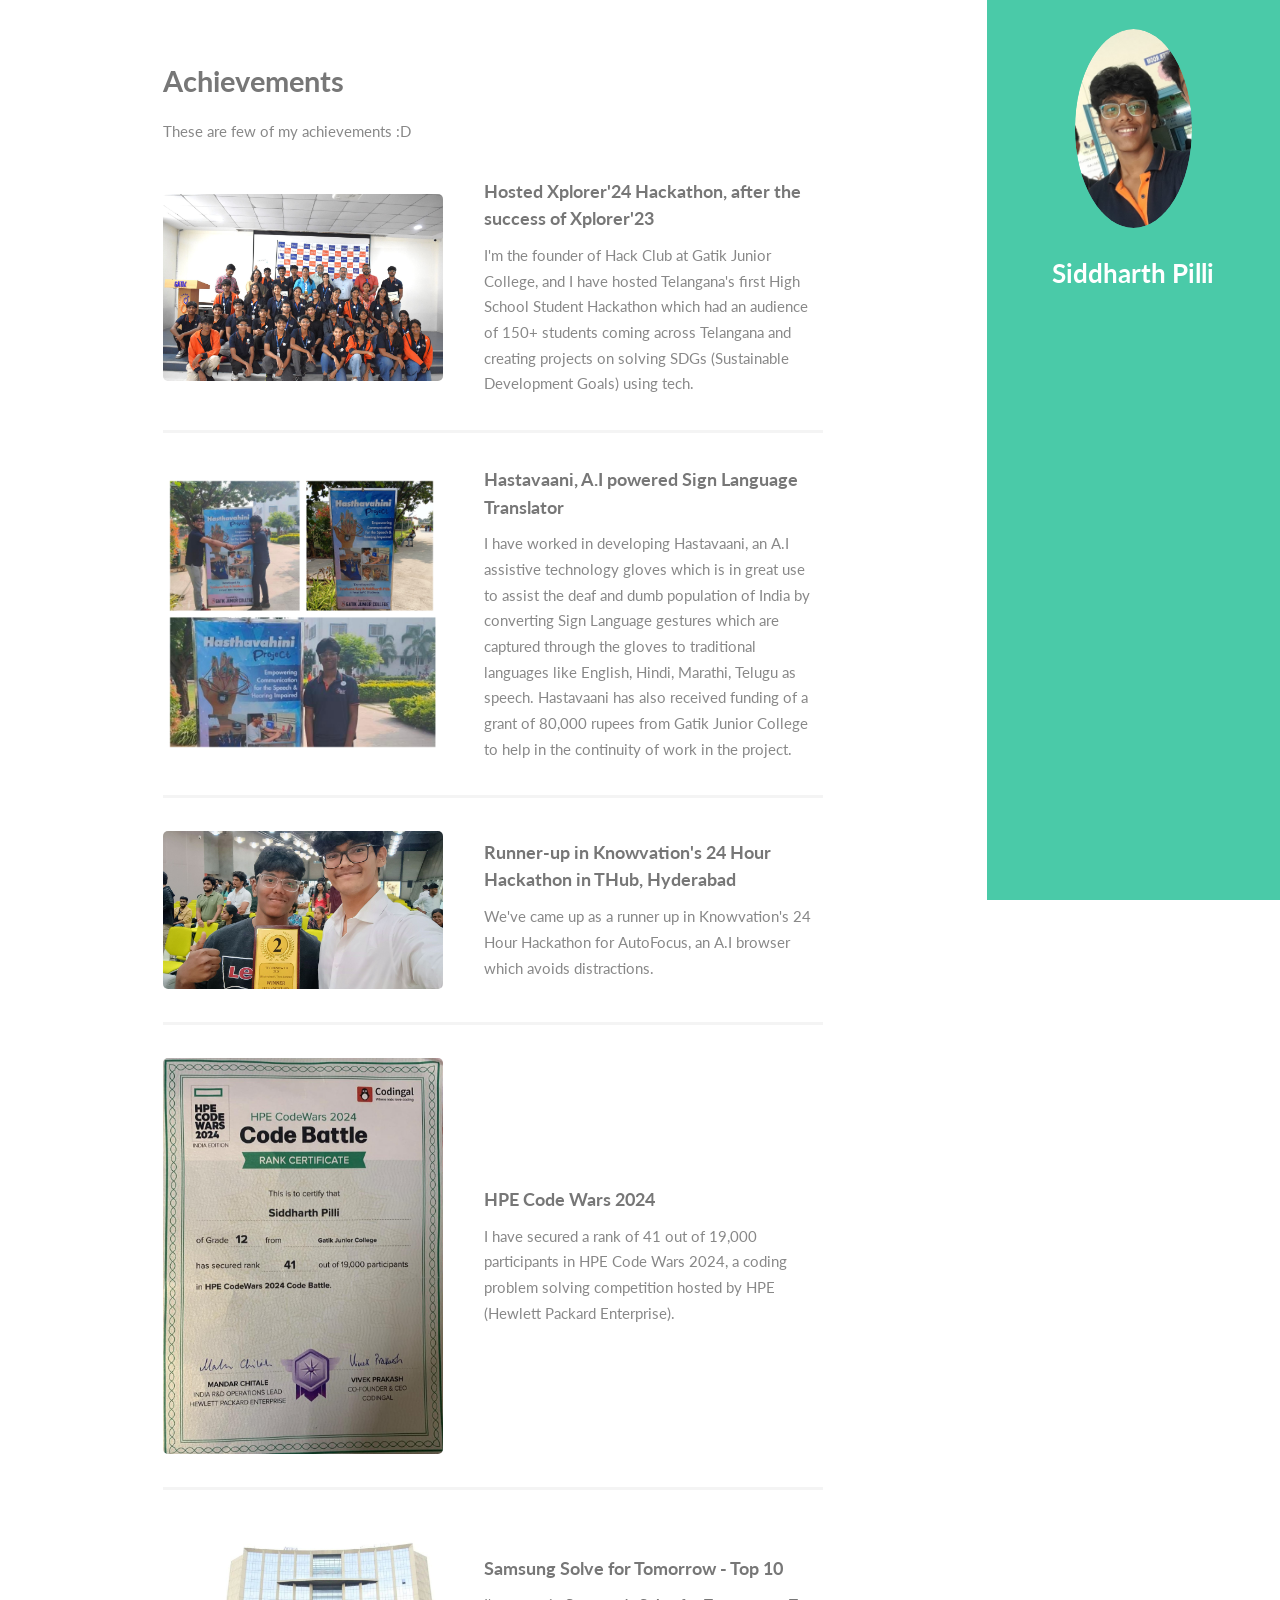
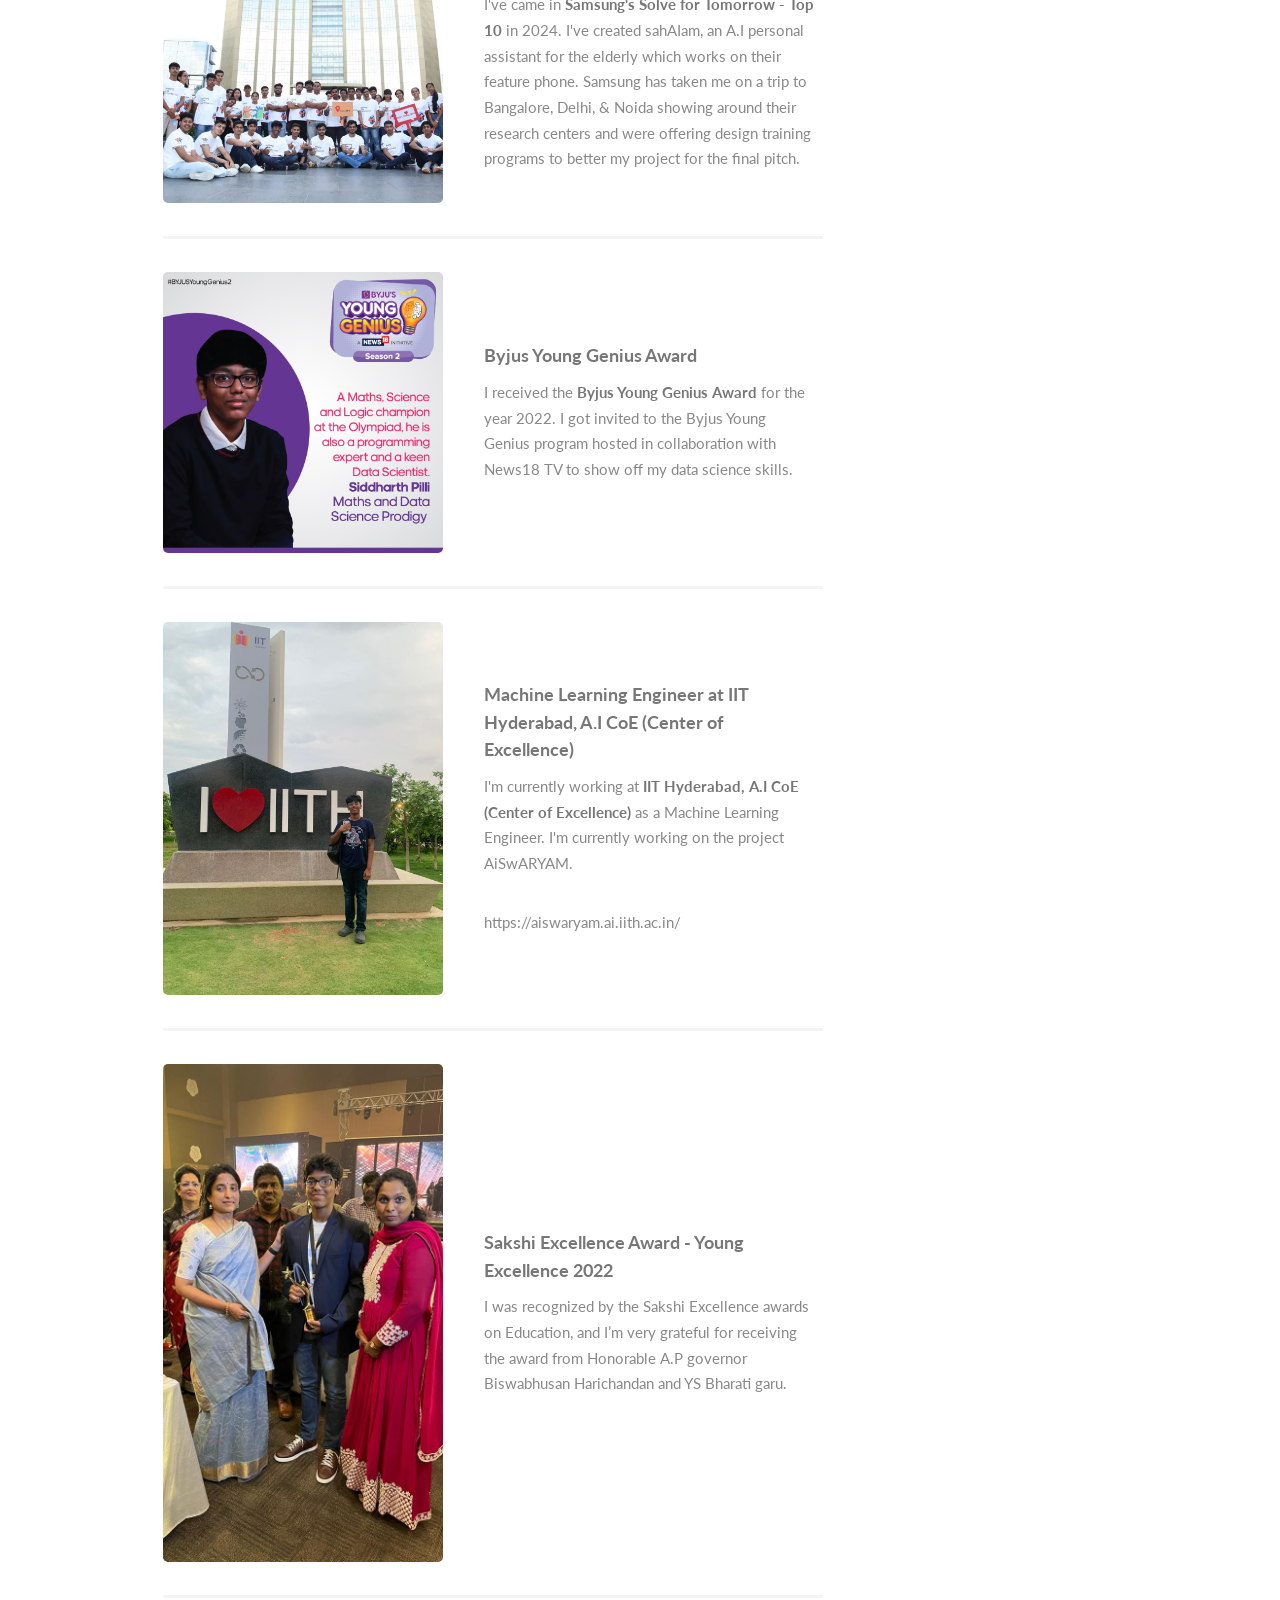
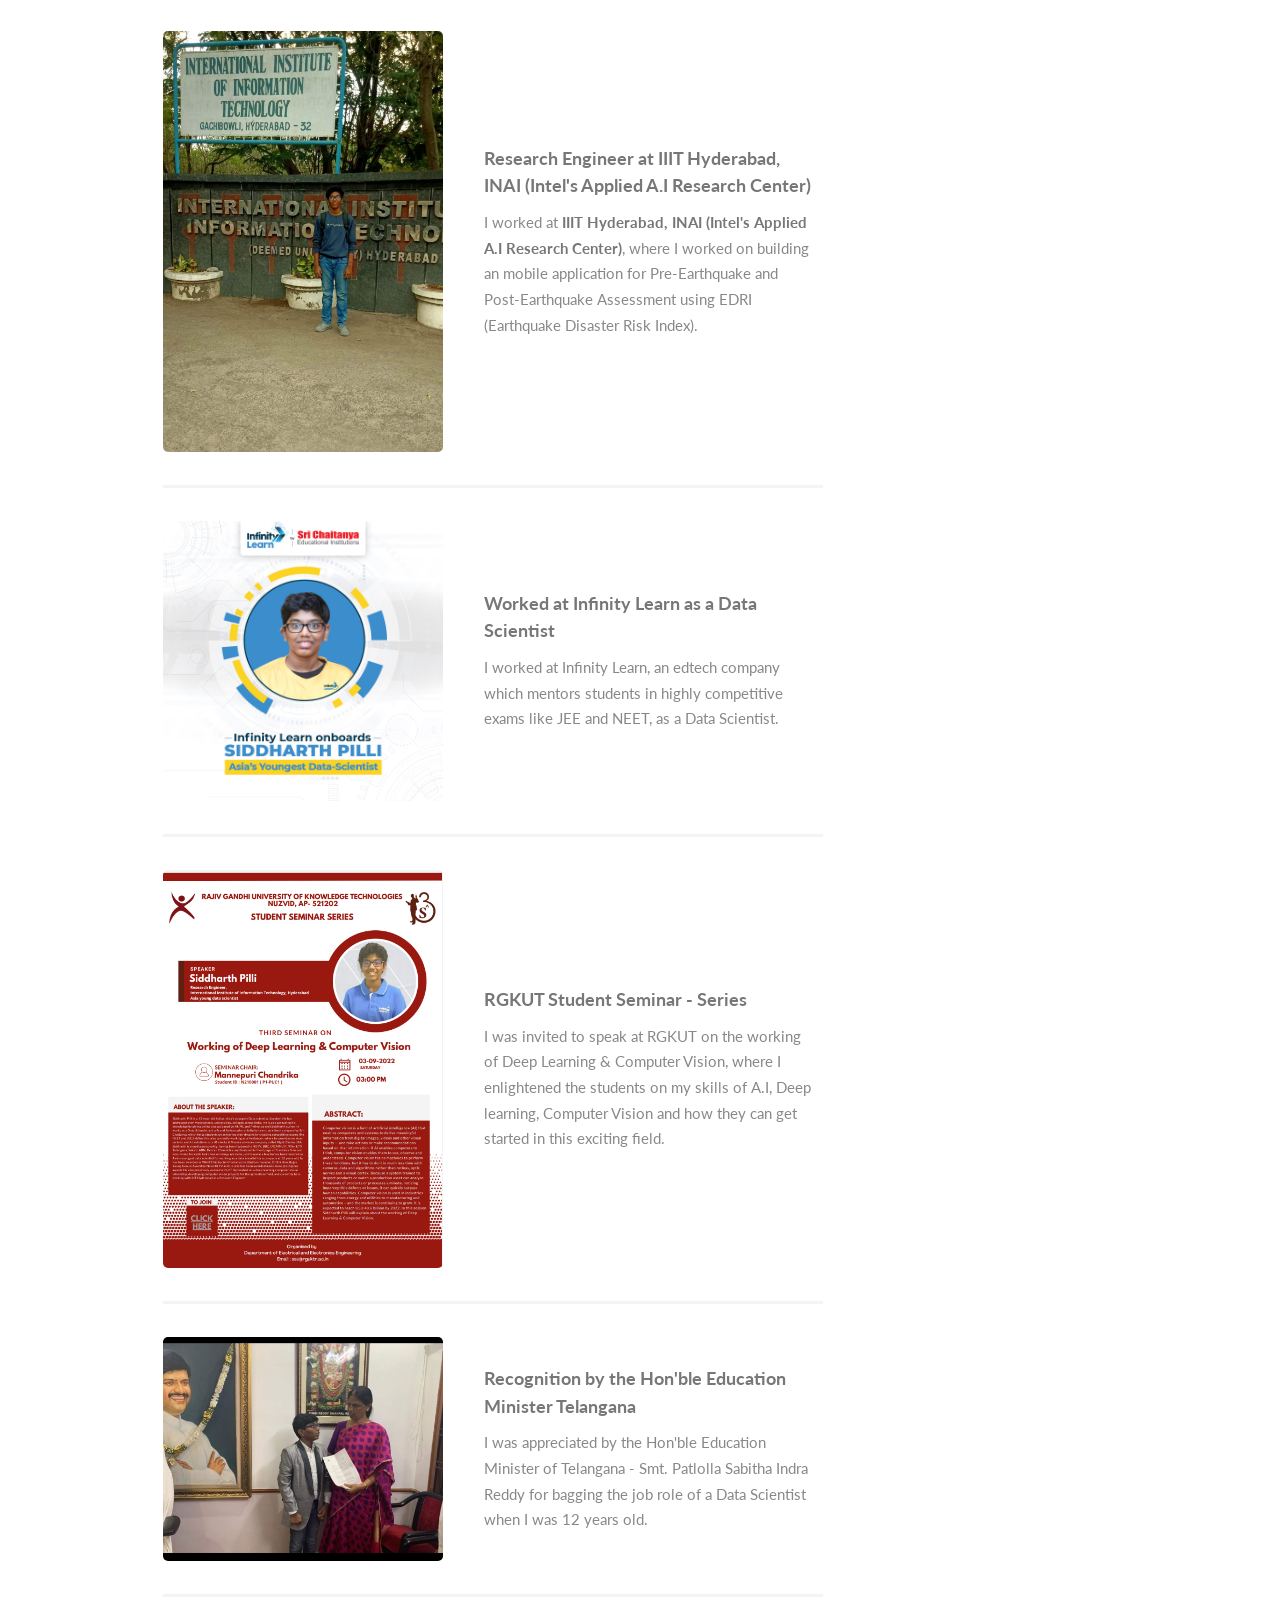
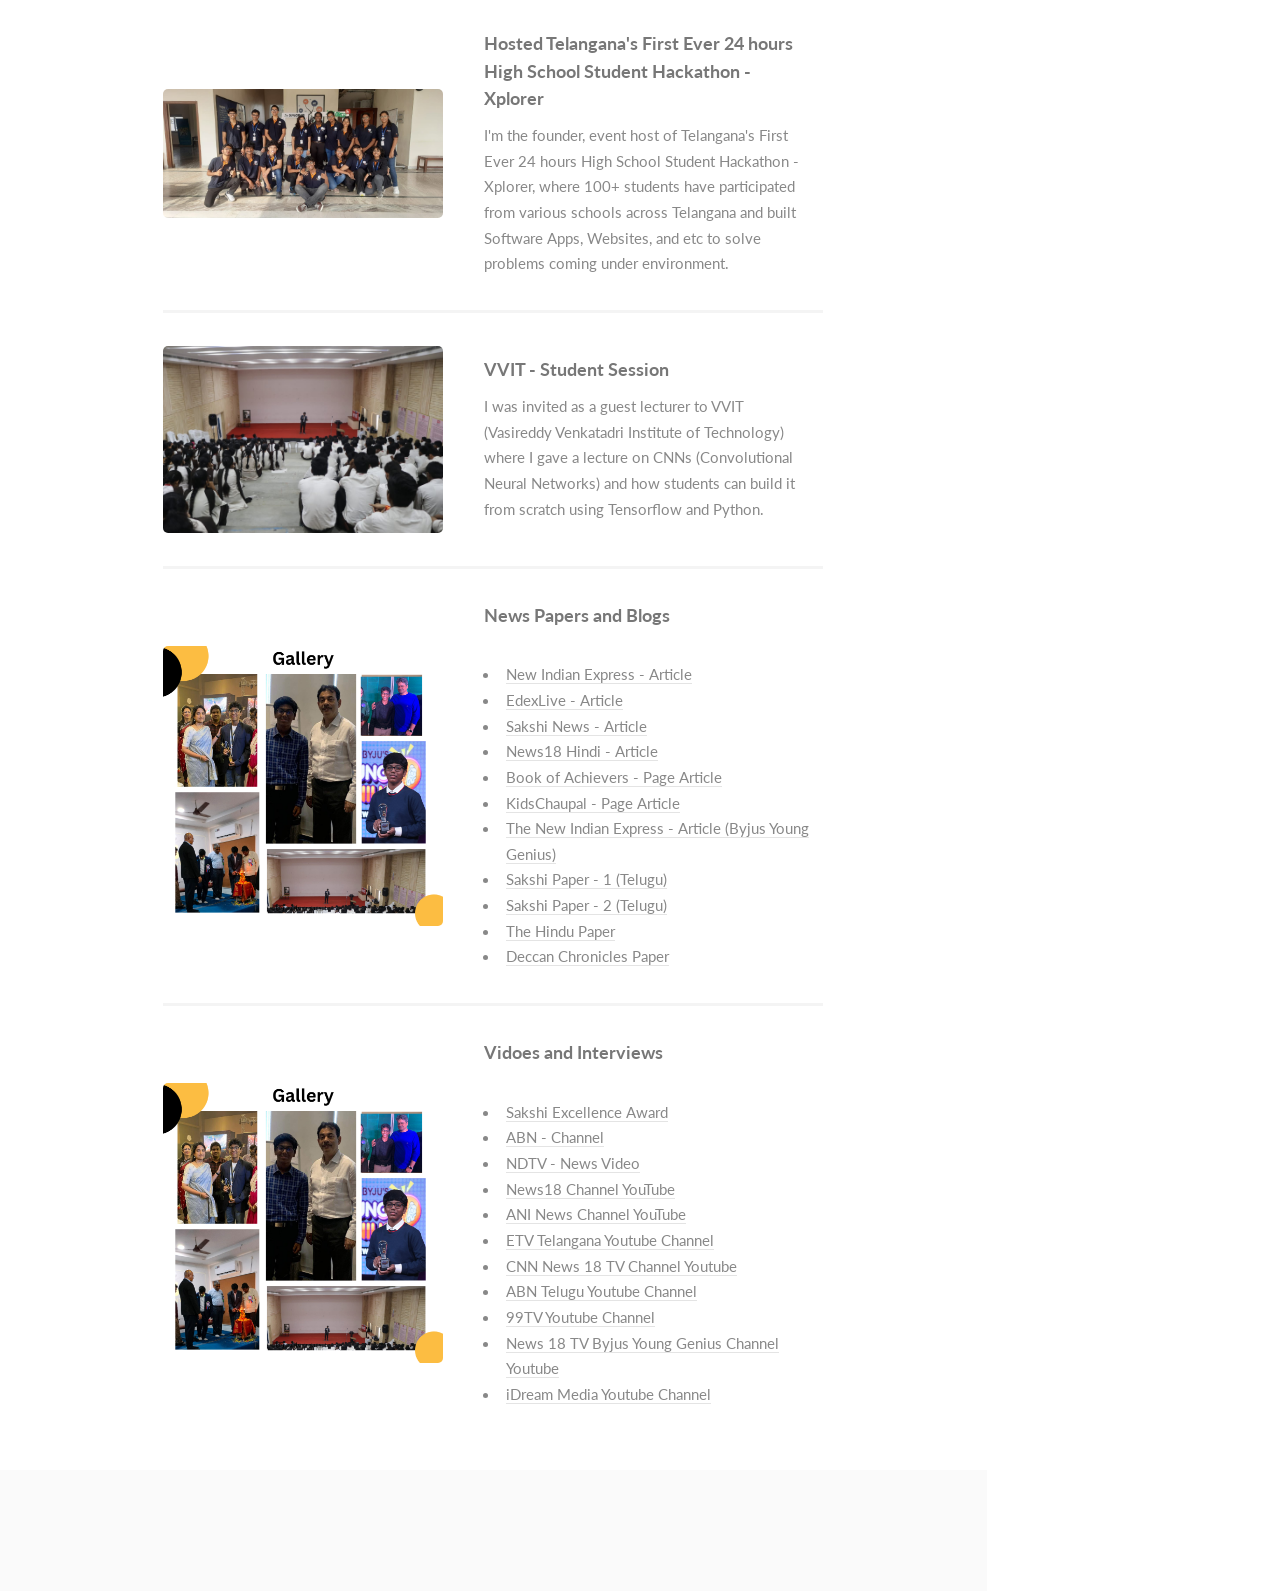
==== achievements/index.html @ d169a668 "Publish personal website" ====
<!DOCTYPE HTML>
<html>

<head>
	<title>Siddharth Pilli</title>
	<link rel="shortcut icon" type="image/png" href="img/favicon.png">
	<meta charset="UTF-8">
	<meta name="description" content="Siddharth Pilli's Portfolio">
	<meta name="keywords" content="Siddharth Pilli, Young Developer, Inventor, Programmer, Entrepreneur, Innovator">
	<meta name="author" content="Siddharth Pilli">
	<meta name="viewport" content="width=device-width, initial-scale=1.0">
	<link rel="stylesheet" href="assets/css/main.css" />
</head>

<body class="is-preload">

	<!-- Header -->
	<section id="header">
		<header>
			<span class="image avatar"><img src="images/meeee.jpg" alt="Siddharth" /></span>
			<h1 id="logo"><a href="#">Siddharth Pilli</a></h1>
		</header>
	</section>

	<!-- Wrapper -->
	<div id="wrapper">

		<!-- Main -->
		<div id="main">


			<!-- Two -->



			<!-- Three -->
			<section id="four">
				<div class="container">
					<h2>Achievements</h2>
					<p>These are few of my achievements :D</p>
					<div class="features">

						<article>
							<a href="https://www.linkedin.com/posts/siddharthpilli_24-hoursno-sleepmaybe-for-few-hours-activity-7262490595804233728-t21k?utm_source=share&utm_medium=member_desktop" class="image"><img
									src="images/xplorer2.jpg" alt="" /></a>
							<div class="inner">
								<h4>Hosted Xplorer'24 Hackathon, after the success of Xplorer'23</h4>
								<p>I'm the founder of Hack Club at Gatik Junior College, and I have hosted Telangana's first High School Student Hackathon which had an audience of 150+ students coming across Telangana and creating projects on solving SDGs (Sustainable Development Goals) using tech.</p>
							</div>
						</article>

						<article>
							<a href="https://www.linkedin.com/posts/siddharthpilli_me-and-trishanu-roy-recently-got-quite-the-activity-7263888564424224768-y6EU?utm_source=share&utm_medium=member_desktop" class="image"><img
									src="images/hastnv.jpg" alt="" /></a>
							<div class="inner">
								<h4>Hastavaani, A.I powered Sign Language Translator</h4>
								<p>I have worked in developing Hastavaani, an A.I assistive technology gloves which is in great use to assist the deaf and dumb population of India by converting Sign Language gestures which are captured through the gloves to traditional languages like English, Hindi, Marathi, Telugu as speech. Hastavaani has also received funding of a grant of 80,000 rupees from Gatik Junior College to help in the continuity of work in the project.

									
									</p>
							</div>
						</article>

						<article>
							<a href="https://www.linkedin.com/posts/hemeshch_excited-to-share-a-cheesy-video-i-made-during-ugcPost-7213973878107176960-3lo-/?utm_source=share&utm_medium=member_desktop" class="image"><img
									src="images/hackathonpart.jpg" alt="" /></a>
							<div class="inner">
								<h4>Runner-up in Knowvation's 24 Hour Hackathon in THub, Hyderabad</h4>
								<p>We've came up as a runner up in Knowvation's 24 Hour Hackathon for AutoFocus, an A.I browser which avoids distractions.
									
									</p>
							</div>
						</article>	

						<article>
							<a href="https://docs.google.com/spreadsheets/d/e/2PACX-1vSwq3yJ24dW7WVGVe667BhgsPRdd-TNZkCtDOlgfggcfJOLSm-15dTbKHQ5JRMTUI3PTW6NXj0yBWt2/pubhtml?gid=1688261390&single=true" class="image"><img
									src="images/hpe.jpg" alt="" /></a>
							<div class="inner">
								<h4>HPE Code Wars 2024</h4>
								<p>I have secured a rank of 41 out of 19,000 participants in HPE Code Wars 2024, a coding problem solving competition hosted by HPE (Hewlett Packard Enterprise).

									
									</p>
							</div>
						</article>

						<article>
							<a href="https://news.samsung.com/in/samsung-solve-for-tomorrow-announces-the-national-shortlist-of-20-semi-finalist-team" class="image"><img
									src="images/samsung.jpg" alt="" /></a>
							<div class="inner">
								<h4>Samsung Solve for Tomorrow - Top 10</h4>
								<p>I've came in <strong>Samsung's Solve for Tomorrow - Top 10</strong>
									
									in 2024. I've created sahAIam, an A.I personal assistant for the elderly which works on their feature phone. Samsung has taken me on a trip to Bangalore, Delhi, & Noida showing around their research centers and were offering design training programs to better my project for the final pitch. </p>
							</div>
						</article>

						<article>
							<a href="https://youtu.be/JG4Ok-Ogqlk" class="image"><img
									src="images/byjus.jpg" alt="" /></a>
							<div class="inner">
								<h4>Byjus Young Genius Award</h4>
								<p>I received the <strong>Byjus Young Genius Award</strong>
									for the year
									2022. I got invited to the Byjus Young Genius program hosted in collaboration with News18 TV to show off my data science skills. </p>
							</div>
						</article>

						<article>
							<a href="https://www.linkedin.com/posts/siddharthpilli_hey-folks-just-wanted-to-let-you-all-know-activity-7203768946888482818-qgFs?utm_source=share&utm_medium=member_desktop" class="image"><img
									src="images/iit.jpg" alt="" /></a>
							<div class="inner">
								<h4>Machine Learning Engineer at IIT Hyderabad, A.I CoE (Center of Excellence)</h4>
								<p>I'm currently working at <strong>IIT Hyderabad, A.I CoE (Center of Excellence)</strong>
									
									as a Machine Learning Engineer. I'm currently working on the project AiSwARYAM.</p>
									<p> https://aiswaryam.ai.iith.ac.in/ </p>
							</div>
						</article>


						<article>
							<a href="https://www.sakshiexcellenceawards.com/index.php?page=Videos&pageid=10&subpageid=44&subsubpageid=0&id=1132" class="image"><img src="images/sakshi.jpg"
									alt="" /></a>
							<div class="inner">
								<h4>Sakshi Excellence Award - Young Excellence 2022</h4>
								<p>I was recognized by the Sakshi Excellence awards on Education, and I’m very grateful for receiving the award from Honorable A.P governor Biswabhusan Harichandan and YS Bharati garu.</p>
							</div>
						</article>

						<article>
							<a href="https://www.linkedin.com/posts/siddharthpilli_back-when-i-started-my-position-at-iiit-hyderabad-ugcPost-7106288202952425472-hDT2?utm_source=share&utm_medium=member_desktop" class="image"><img
									src="images/iiit.jpg" alt="" /></a>
							<div class="inner">
								<h4>Research Engineer at IIIT Hyderabad, INAI (Intel's Applied A.I Research Center)</h4>
								<p>I worked at <strong>IIIT Hyderabad, INAI (Intel's Applied A.I Research Center)</strong>, where I worked on building an mobile application for Pre-Earthquake and Post-Earthquake Assessment using EDRI (Earthquake Disaster Risk Index).</p>
							</div>
						</article>

						<article>
							<a href="https://x.com/InfinityLearn_/status/1448312226511609864" class="image"><img src="images/IL.jpg"
									alt="" /></a>
							<div class="inner">
								<h4>Worked at Infinity Learn as a Data Scientist</h4>
								<p>I worked at Infinity Learn, an edtech company which mentors students in highly competitive exams like JEE and NEET, as a Data Scientist.  
								</p>
							</div>
						</article>

						<article>
							<a href="https://www.linkedin.com/in/sss-student-seminar-series-94a0a325b/?original_referer=https%3A%2F%2Fwww%2Egoogle%2Ecom%2F&originalSubdomain=in" class="image"><img src="images/rgukt_session.jpg"
									alt="" /></a>
							<div class="inner">
								<h4>RGKUT Student Seminar - Series</h4>
								<p>I was invited to speak at RGKUT on the working of Deep Learning & Computer Vision, where I enlightened the students on my skills of A.I, Deep learning, Computer Vision and how they can get started in this exciting field.  
								</p>
							</div>
						</article>


						

						<article>
							<a  class="image"><img
								src="images/sabitha.jpg" alt="" /></a>
							<div class="inner">
								<h4>Recognition by the Hon'ble Education Minister Telangana</h4>
								<p>I was appreciated by the Hon'ble Education Minister of Telangana - Smt. Patlolla Sabitha Indra Reddy
								 for bagging the job role of a Data Scientist when I was 12 years old.</p>
							</div>
						</article>

						<article>
							<a href="https://www.linkedin.com/feed/update/urn:li:activity:7129341466006487041/" class="image"><img
									src="images/xplorer.jpeg" alt="" /></a>
							<div class="inner">
								<h4>Hosted Telangana's First Ever 24 hours High School Student Hackathon - Xplorer</h4>
								<p>I'm the founder, event host of Telangana's First Ever 24 hours High School Student Hackathon - Xplorer, where 100+ students have participated from various schools across Telangana and built Software Apps, Websites, and etc to solve problems coming under environment.</p>
							</div>
						</article>


						<article>
							<a href="images/VVIT.jpg" class="image"><img
									src="images/VVIT.jpg" alt="" /></a>
							<div class="inner">
								<h4>VVIT - Student Session</h4>
								<p>I was invited as a guest lecturer to VVIT (Vasireddy Venkatadri Institute of Technology) where I gave a lecture on CNNs (Convolutional Neural Networks) and how students can build it from scratch using Tensorflow and Python.</p>
							</div>
						</article>
						
						<article>
							<a href="#" class="image"><img src="images/gallery.png" alt="News Papers" /></a>
							<div class="inner">
								<h4>News Papers and Blogs</h4>
								<p>
								<ul>
									<li><a href="https://www.newindianexpress.com/states/andhra-pradesh/2022/sep/25/meet-15-year-old-data-scientist-from-tenali-2501688.html">New Indian Express - Article</a><br>
									<li><a
											href="https://www.edexlive.com/beinspired/2019/dec/05/meet-siddharth-pilli-the-12-year-old-from-hyderabad-who-works-as-a-data-scientist-and-loves-coding-9414.html">EdexLive - Article</a><br>

									<li><a
											href="https://www.sakshi.com/telugu-news/andhra-pradesh/siddharth-srivastav-pilli-data-scientist-life-story-achievements-future">Sakshi News - Article</a><br>

									<li><a href="https://hindi.news18.com/news/education/byjusyounggenius2-siddharth-pilli-is-a-data-scientist-his-exploits-surprise-you-4071481.html">News18 Hindi - Article</a><br>

									<li><a href="https://bookofachievers.com/articles/siddharth-srivastav-pilli">Book of Achievers - Page Article</a><br>

									<li><a
											href="https://www.kidschaupal.com/young_xpert/siddharth-srivastav-pilli">KidsChaupal - Page Article</a><br>

									<li><a href="https://www.newindianexpress.com/thesundaystandard/2022/sep/25/asias-youngest-data-scientist-going-places-2501546.html">The New Indian Express - Article (Byjus Young Genius)</a><br>

									<li><a href="images/sakshi_paper.jpg">Sakshi Paper - 1 (Telugu)</a><br>

									<li><a href="images/sakshi_news2.jpg">Sakshi Paper - 2 (Telugu)</a><br>

									<li><a href="images/the_hindu.jpg">The Hindu Paper</a><br>

									<li><a href="images/deccan.jpg">Deccan Chronicles Paper</a><br>

							</div>
						</article>

						<article>
							<a href="#" class="image"><img src="images/gallery.png" alt="News Papers" /></a>
							<div class="inner">
								<h4>Vidoes and Interviews</h4>
								<p>
								<ul>
									<li><a href="https://youtu.be/PD-_LtyN6L8?si=SO_yvwrfHEYKOebC">Sakshi Excellence Award</a><br>
									<li><a
											href="https://youtu.be/GwSEaF8qBwc?si=jOgBodCljKQXHvfS">ABN - Channel</a><br>

									<li><a
											href="https://youtu.be/Q9UkPqni1d0?si=j_Rxi4rX6DR2WYej">NDTV - News Video</a><br>

									<li><a href="https://youtu.be/wpy9GWN0tr8?si=7FcHA_Yim00RRLcw">News18 Channel YouTube</a><br>

									<li><a href="https://youtu.be/2CD_ylGa0k4?si=uQ9M6MYgaX6nCmRX">ANI News Channel YouTube</a><br>

									<li><a
											href="https://youtu.be/wzFrY-y1Zw0?si=LxOBzCeD8NEFVbr1">ETV Telangana Youtube Channel</a><br>

									<li><a href="https://youtu.be/AFGXMOBLy4g?si=ZYlXwqv3y4wxvX40">CNN News 18 TV Channel Youtube</a><br>

									<li><a href="https://www.youtube.com/watch?v=KmxQmO87M28">ABN Telugu Youtube Channel</a><br>

									<li><a href="https://youtu.be/TivjF1cri6k?si=STVLrDoabPRhWJGs">99TV Youtube Channel</a><br>

									<li><a href="https://youtu.be/JG4Ok-Ogqlk">News 18 TV Byjus Young Genius

										Channel Youtube</a><br>
										<li><a href="https://youtu.be/G8EJ0zB3eIw?si=aUW_80qqf9g8Nw_V">iDream Media Youtube Channel</a><br>

							</div>
						</article>

						<!-- <article>
							<a href="https://ideateforindia.negd.in" class="image"><img src="images/pic04.jpg"
									alt="" /></a>
							<div class="inner">
								<h4>Ideate For India</h4>
								<p>Presented my Projects in Ideate For India - South Zone. I was in the Top 3 out of the
									whole state of Telangana. A Bootcamp was conducted in Banglore for Ideate For India.
									I was awarded an Intel Galileo Gen2 Worth Rs.10,000. June 2019.</p>
							</div>
						</article>
						<article>
							<a href="https://hyderabad.makerfaire.com/" class="image"><img src="images/make.jpg"
									alt="" /></a>
							<div class="inner">
								<h4>Maker Faire Hyderabad</h4>
								<p>Presented my Projects in Maker Faire Hyderabad and was appreciated. November 2019.
								</p>
							</div>
						</article>
						<article>
							<a href="https://www.facebook.com/thegoodtalkfactory/" class="image"><img
									src="images/sankalp.jpg" alt="" /></a>
							<div class="inner">
								<h4>Inaugural Speaker at SANKALP 2019 </h4>
								<p>Inaugural Speaker at SANKALP 2019 organised by the Good Talk Factory and TSIC. Gave a
									Presentation on my Project. November 2019.</p>
							</div>
						</article>
						<article>
							<a href="https://patentinindia.com/provisional-patent-application-advantages/"
								class="image"><img src="images/pa.jpg" alt="" /></a>
							<div class="inner">
								<h4>Provisional Patented </h4>
								<p>I patented My Innovation 'Smart Wristband To Monitor Elderly &
									Disabled'.<br>Currently Patent Pending.<br>December 2019.</p>
							</div>
						</article> -->



					</div>
				</div>
			</section>




			<!-- Five -->
			<!--
							<section id="five">
								<div class="container">
									<h3>Elements</h3>

									<section>
										<h4>Text</h4>
										<p>This is <b>bold</b> and this is <strong>strong</strong>. This is <i>italic</i> and this is <em>emphasized</em>.
										This is <sup>superscript</sup> text and this is <sub>subscript</sub> text.
										This is <u>underlined</u> and this is code: <code>for (;;) { ... }</code>. Finally, <a href="#">this is a link</a>.</p>
										<hr />
										<header>
											<h4>Heading with a Subtitle</h4>
											<p>Lorem ipsum dolor sit amet nullam id egestas urna aliquam</p>
										</header>
										<p>Nunc lacinia ante nunc ac lobortis. Interdum adipiscing gravida odio porttitor sem non mi integer non faucibus ornare mi ut ante amet placerat aliquet. Volutpat eu sed ante lacinia sapien lorem accumsan varius montes viverra nibh in adipiscing blandit tempus accumsan.</p>
										<header>
											<h5>Heading with a Subtitle</h5>
											<p>Lorem ipsum dolor sit amet nullam id egestas urna aliquam</p>
										</header>
										<p>Nunc lacinia ante nunc ac lobortis. Interdum adipiscing gravida odio porttitor sem non mi integer non faucibus ornare mi ut ante amet placerat aliquet. Volutpat eu sed ante lacinia sapien lorem accumsan varius montes viverra nibh in adipiscing blandit tempus accumsan.</p>
										<hr />
										<h2>Heading Level 2</h2>
										<h3>Heading Level 3</h3>
										<h4>Heading Level 4</h4>
										<h5>Heading Level 5</h5>
										<h6>Heading Level 6</h6>
										<hr />
										<h5>Blockquote</h5>
										<blockquote>Fringilla nisl. Donec accumsan interdum nisi, quis tincidunt felis sagittis eget tempus euismod. Vestibulum ante ipsum primis in faucibus vestibulum. Blandit adipiscing eu felis iaculis volutpat ac adipiscing accumsan faucibus. Vestibulum ante ipsum primis in faucibus lorem ipsum dolor sit amet nullam adipiscing eu felis.</blockquote>
										<h5>Preformatted</h5>
										<pre><code>i = 0;

while (!deck.isInOrder()) {
    print 'Iteration ' + i;
    deck.shuffle();
    i++;
}

print 'It took ' + i + ' iterations to sort the deck.';</code></pre>
									</section>

									<section>
										<h4>Lists</h4>
										<div class="row">
											<div class="col-6 col-12-xsmall">
												<h5>Unordered</h5>
												<ul>
													<li>Dolor pulvinar etiam magna etiam.</li>
													<li>Sagittis adipiscing lorem eleifend.</li>
													<li>Felis enim feugiat dolore viverra.</li>
												</ul>
												<h5>Alternate</h5>
												<ul class="alt">
													<li>Dolor pulvinar etiam magna etiam.</li>
													<li>Sagittis adipiscing lorem eleifend.</li>
													<li>Felis enim feugiat dolore viverra.</li>
												</ul>
											</div>
											<div class="col-6 col-12-xsmall">
												<h5>Ordered</h5>
												<ol>
													<li>Dolor pulvinar etiam magna etiam.</li>
													<li>Etiam vel felis at lorem sed viverra.</li>
													<li>Felis enim feugiat dolore viverra.</li>
													<li>Dolor pulvinar etiam magna etiam.</li>
													<li>Etiam vel felis at lorem sed viverra.</li>
													<li>Felis enim feugiat dolore viverra.</li>
												</ol>
												<h5>Icons</h5>
												<ul class="icons">
													<li><a href="#" class="icon brands fa-twitter"><span class="label">Twitter</span></a></li>
													<li><a href="#" class="icon brands fa-facebook-f"><span class="label">Facebook</span></a></li>
													<li><a href="#" class="icon brands fa-instagram"><span class="label">Instagram</span></a></li>
													<li><a href="#" class="icon brands fa-github"><span class="label">Github</span></a></li>
													<li><a href="#" class="icon brands fa-dribbble"><span class="label">Dribbble</span></a></li>
													<li><a href="#" class="icon brands fa-tumblr"><span class="label">Tumblr</span></a></li>
												</ul>
											</div>
										</div>
										<h5>Actions</h5>
										<ul class="actions">
											<li><a href="#" class="button primary">Default</a></li>
											<li><a href="#" class="button">Default</a></li>
											<li><a href="#" class="button alt">Default</a></li>
										</ul>
										<ul class="actions small">
											<li><a href="#" class="button primary small">Small</a></li>
											<li><a href="#" class="button small">Small</a></li>
											<li><a href="#" class="button alt small">Small</a></li>
										</ul>
										<div class="row">
											<div class="col-3 col-6-medium col-12-xsmall">
												<ul class="actions stacked">
													<li><a href="#" class="button primary">Default</a></li>
													<li><a href="#" class="button">Default</a></li>
													<li><a href="#" class="button alt">Default</a></li>
												</ul>
											</div>
											<div class="col-3 col-6 col-12-xsmall">
												<ul class="actions stacked">
													<li><a href="#" class="button primary small">Small</a></li>
													<li><a href="#" class="button small">Small</a></li>
													<li><a href="#" class="button alt small">Small</a></li>
												</ul>
											</div>
											<div class="col-3 col-6-medium col-12-xsmall">
												<ul class="actions stacked">
													<li><a href="#" class="button primary fit">Default</a></li>
													<li><a href="#" class="button fit">Default</a></li>
													<li><a href="#" class="button alt fit">Default</a></li>
												</ul>
											</div>
											<div class="col-3 col-6-medium col-12-xsmall">
												<ul class="actions stacked">
													<li><a href="#" class="button primary small fit">Small</a></li>
													<li><a href="#" class="button small fit">Small</a></li>
													<li><a href="#" class="button alt small fit">Small</a></li>
												</ul>
											</div>
										</div>
									</section>

									<section>
										<h4>Table</h4>
										<h5>Default</h5>
										<div class="table-wrapper">
											<table>
												<thead>
													<tr>
														<th>Name</th>
														<th>Description</th>
														<th>Price</th>
													</tr>
												</thead>
												<tbody>
													<tr>
														<td>Item One</td>
														<td>Ante turpis integer aliquet porttitor.</td>
														<td>29.99</td>
													</tr>
													<tr>
														<td>Item Two</td>
														<td>Vis ac commodo adipiscing arcu aliquet.</td>
														<td>19.99</td>
													</tr>
													<tr>
														<td>Item Three</td>
														<td> Morbi faucibus arcu accumsan lorem.</td>
														<td>29.99</td>
													</tr>
													<tr>
														<td>Item Four</td>
														<td>Vitae integer tempus condimentum.</td>
														<td>19.99</td>
													</tr>
													<tr>
														<td>Item Five</td>
														<td>Ante turpis integer aliquet porttitor.</td>
														<td>29.99</td>
													</tr>
												</tbody>
												<tfoot>
													<tr>
														<td colspan="2"></td>
														<td>100.00</td>
													</tr>
												</tfoot>
											</table>
										</div>

										<h5>Alternate</h5>
										<div class="table-wrapper">
											<table class="alt">
												<thead>
													<tr>
														<th>Name</th>
														<th>Description</th>
														<th>Price</th>
													</tr>
												</thead>
												<tbody>
													<tr>
														<td>Item One</td>
														<td>Ante turpis integer aliquet porttitor.</td>
														<td>29.99</td>
													</tr>
													<tr>
														<td>Item Two</td>
														<td>Vis ac commodo adipiscing arcu aliquet.</td>
														<td>19.99</td>
													</tr>
													<tr>
														<td>Item Three</td>
														<td> Morbi faucibus arcu accumsan lorem.</td>
														<td>29.99</td>
													</tr>
													<tr>
														<td>Item Four</td>
														<td>Vitae integer tempus condimentum.</td>
														<td>19.99</td>
													</tr>
													<tr>
														<td>Item Five</td>
														<td>Ante turpis integer aliquet porttitor.</td>
														<td>29.99</td>
													</tr>
												</tbody>
												<tfoot>
													<tr>
														<td colspan="2"></td>
														<td>100.00</td>
													</tr>
												</tfoot>
											</table>
										</div>
									</section>

									<section>
										<h4>Buttons</h4>
										<ul class="actions">
											<li><a href="#" class="button primary">Primary</a></li>
											<li><a href="#" class="button">Default</a></li>
											<li><a href="#" class="button alt">Alternate</a></li>
										</ul>
										<ul class="actions">
											<li><a href="#" class="button primary large">Large</a></li>
											<li><a href="#" class="button">Default</a></li>
											<li><a href="#" class="button alt small">Small</a></li>
										</ul>
										<ul class="actions fit">
											<li><a href="#" class="button primary fit">Fit</a></li>
											<li><a href="#" class="button fit">Fit</a></li>
											<li><a href="#" class="button alt fit">Fit</a></li>
										</ul>
										<ul class="actions fit small">
											<li><a href="#" class="button primary fit small">Fit + Small</a></li>
											<li><a href="#" class="button fit small">Fit + Small</a></li>
											<li><a href="#" class="button alt fit small">Fit + Small</a></li>
										</ul>
										<ul class="actions">
											<li><a href="#" class="button primary icon solid fa-download">Icon</a></li>
											<li><a href="#" class="button icon solid fa-download">Icon</a></li>
											<li><a href="#" class="button alt icon solid fa-check">Icon</a></li>
										</ul>
										<ul class="actions">
											<li><span class="button primary disabled">Primary</span></li>
											<li><span class="button disabled">Default</span></li>
											<li><span class="button alt disabled">Alternate</span></li>
										</ul>
									</section>

									<section>
										<h4>Form</h4>
										<form method="post" action="#">
											<div class="row gtr-uniform">
												<div class="col-6 col-12-xsmall">
													<input type="text" name="demo-name" id="demo-name" value="" placeholder="Name" />
												</div>
												<div class="col-6 col-12-xsmall">
													<input type="email" name="demo-email" id="demo-email" value="" placeholder="Email" />
												</div>
												<div class="col-12">
													<select name="demo-category" id="demo-category">
														<option value="">- Category -</option>
														<option value="1">Manufacturing</option>
														<option value="1">Shipping</option>
														<option value="1">Administration</option>
														<option value="1">Human Resources</option>
													</select>
												</div>
												<div class="col-4 col-12-medium">
													<input type="radio" id="demo-priority-low" name="demo-priority" checked>
													<label for="demo-priority-low">Low Priority</label>
												</div>
												<div class="col-4 col-12-medium">
													<input type="radio" id="demo-priority-normal" name="demo-priority">
													<label for="demo-priority-normal">Normal Priority</label>
												</div>
												<div class="col-4 col-12-medium">
													<input type="radio" id="demo-priority-high" name="demo-priority">
													<label for="demo-priority-high">High Priority</label>
												</div>
												<div class="col-6 col-12-medium">
													<input type="checkbox" id="demo-copy" name="demo-copy">
													<label for="demo-copy">Email me a copy of this message</label>
												</div>
												<div class="col-6 col-12-medium">
													<input type="checkbox" id="demo-human" name="demo-human" checked>
													<label for="demo-human">I am a human and not a robot</label>
												</div>
												<div class="col-12">
													<textarea name="demo-message" id="demo-message" placeholder="Enter your message" rows="6"></textarea>
												</div>
												<div class="col-12">
													<ul class="actions">
														<li><input type="submit" value="Send Message" /></li>
														<li><input type="reset" value="Reset" class="alt" /></li>
													</ul>
												</div>
											</div>
										</form>
									</section>

									<section>
										<h4>Image</h4>
										<h5>Fit</h5>
										<span class="image fit"><img src="images/banner.jpg" alt="" /></span>
										<div class="box alt">
											<div class="row gtr-50 gtr-uniform">
												<div class="col-4"><span class="image fit"><img src="images/pic01.jpg" alt="" /></span></div>
												<div class="col-4"><span class="image fit"><img src="images/pic02.jpg" alt="" /></span></div>
												<div class="col-4"><span class="image fit"><img src="images/pic03.jpg" alt="" /></span></div>
												<div class="col-4"><span class="image fit"><img src="images/pic02.jpg" alt="" /></span></div>
												<div class="col-4"><span class="image fit"><img src="images/pic03.jpg" alt="" /></span></div>
												<div class="col-4"><span class="image fit"><img src="images/pic01.jpg" alt="" /></span></div>
												<div class="col-4"><span class="image fit"><img src="images/pic03.jpg" alt="" /></span></div>
												<div class="col-4"><span class="image fit"><img src="images/pic01.jpg" alt="" /></span></div>
												<div class="col-4"><span class="image fit"><img src="images/pic02.jpg" alt="" /></span></div>
											</div>
										</div>
										<h5>Left &amp; Right</h5>
										<p><span class="image left"><img src="images/avatar.jpg" alt="" /></span>Fringilla nisl. Donec accumsan interdum nisi, quis tincidunt felis sagittis eget. tempus euismod. Vestibulum ante ipsum primis in faucibus vestibulum. Blandit adipiscing eu felis iaculis volutpat ac adipiscing accumsan eu faucibus. Integer ac pellentesque praesent tincidunt felis sagittis eget. tempus euismod. Vestibulum ante ipsum primis in faucibus vestibulum. Blandit adipiscing eu felis iaculis volutpat ac adipiscing accumsan eu faucibus. Integer ac pellentesque praesent. Donec accumsan interdum nisi, quis tincidunt felis sagittis eget. tempus euismod. Vestibulum ante ipsum primis in faucibus vestibulum. Blandit adipiscing eu felis iaculis volutpat ac adipiscing accumsan eu faucibus. Integer ac pellentesque praesent tincidunt felis sagittis eget. tempus euismod. Vestibulum ante ipsum primis in faucibus vestibulum. Blandit adipiscing eu felis iaculis volutpat ac adipiscing accumsan eu faucibus. Integer ac pellentesque praesent.</p>
										<p><span class="image right"><img src="images/avatar.jpg" alt="" /></span>Fringilla nisl. Donec accumsan interdum nisi, quis tincidunt felis sagittis eget. tempus euismod. Vestibulum ante ipsum primis in faucibus vestibulum. Blandit adipiscing eu felis iaculis volutpat ac adipiscing accumsan eu faucibus. Integer ac pellentesque praesent tincidunt felis sagittis eget. tempus euismod. Vestibulum ante ipsum primis in faucibus vestibulum. Blandit adipiscing eu felis iaculis volutpat ac adipiscing accumsan eu faucibus. Integer ac pellentesque praesent. Donec accumsan interdum nisi, quis tincidunt felis sagittis eget. tempus euismod. Vestibulum ante ipsum primis in faucibus vestibulum. Blandit adipiscing eu felis iaculis volutpat ac adipiscing accumsan eu faucibus. Integer ac pellentesque praesent tincidunt felis sagittis eget. tempus euismod. Vestibulum ante ipsum primis in faucibus vestibulum. Blandit adipiscing eu felis iaculis volutpat ac adipiscing accumsan eu faucibus. Integer ac pellentesque praesent.</p>
									</section>

								</div>
							</section>
						-->

		</div>

		<!-- Footer -->
		<section id="footer">
			<div class="container">
				<ul class="copyright">

				</ul>
			</div>
		</section>

	</div>

	<!-- Scripts -->
	<script src="assets/js/jquery.min.js"></script>
	<script src="assets/js/jquery.scrollex.min.js"></script>
	<script src="assets/js/jquery.scrolly.min.js"></script>
	<script src="assets/js/browser.min.js"></script>
	<script src="assets/js/breakpoints.min.js"></script>
	<script src="assets/js/util.js"></script>
	<script src="assets/js/main.js"></script>
	<div id="titleBar"><span class="title"><a href="#">Siddharth Pilli</a></span></div>

</body>
<!-- Global site tag (gtag.js) - Google Analytics -->
<script async src="https://www.googletagmanager.com/gtag/js?id=UA-168691204-1"></script>
<script>
	window.dataLayer = window.dataLayer || [];
	function gtag() { dataLayer.push(arguments); }
	gtag('js', new Date());

	gtag('config', 'UA-168691204-1');
</script>

</html>
---- achievements/assets/css/main.css ----
@import url("fontawesome-all.min.css");
@import url("https://fonts.googleapis.com/css?family=Lato:400,400italic,700,700italic|Source+Code+Pro:400");

/*
	Read Only by HTML5 UP
	html5up.net | @ajlkn
	Free for personal and commercial use under the CCA 3.0 license (html5up.net/license)
*/

html, body, div, span, applet, object,
iframe, h1, h2, h3, h4, h5, h6, p, blockquote,
pre, a, abbr, acronym, address, big, cite,
code, del, dfn, em, img, ins, kbd, q, s, samp,
small, strike, strong, sub, sup, tt, var, b,
u, i, center, dl, dt, dd, ol, ul, li, fieldset,
form, label, legend, table, caption, tbody,
tfoot, thead, tr, th, td, article, aside,
canvas, details, embed, figure, figcaption,
footer, header, hgroup, menu, nav, output, ruby,
section, summary, time, mark, audio, video {
	margin: 0;
	padding: 0;
	border: 0;
	font-size: 100%;
	font: inherit;
	vertical-align: baseline;}

article, aside, details, figcaption, figure,
footer, header, hgroup, menu, nav, section {
	display: block;}

body {
	line-height: 1;
}

ol, ul {
	list-style: none;
}

blockquote, q {
	quotes: none;
}

	blockquote:before, blockquote:after, q:before, q:after {
		content: '';
		content: none;
	}

table {
	border-collapse: collapse;
	border-spacing: 0;
}

body {
	-webkit-text-size-adjust: none;
}

mark {
	background-color: transparent;
	color: inherit;
}

input::-moz-focus-inner {
	border: 0;
	padding: 0;
}

input, select, textarea {
	-moz-appearance: none;
	-webkit-appearance: none;
	-ms-appearance: none;
	appearance: none;
}

/* Basic */

	html {
		box-sizing: border-box;
	}

	*, *:before, *:after {
		box-sizing: inherit;
	}

	body {
		background: #fff;
	}

		body.is-preload *, body.is-preload *:before, body.is-preload *:after {
			-moz-animation: none !important;
			-webkit-animation: none !important;
			-ms-animation: none !important;
			animation: none !important;
			-moz-transition: none !important;
			-webkit-transition: none !important;
			-ms-transition: none !important;
			transition: none !important;
		}

	body, input, select, textarea {
		color: #888;
		font-family: "Lato", sans-serif;
		font-size: 16pt;
		font-weight: 400;
		line-height: 1.75em;
	}

	a {
		-moz-transition: color 0.2s ease-in-out, border-color 0.2s ease-in-out;
		-webkit-transition: color 0.2s ease-in-out, border-color 0.2s ease-in-out;
		-ms-transition: color 0.2s ease-in-out, border-color 0.2s ease-in-out;
		transition: color 0.2s ease-in-out, border-color 0.2s ease-in-out;
		border-bottom: solid 1px #e4e4e4;
		color: inherit;
		text-decoration: none;
	}

		a:hover {
			border-bottom-color: transparent;
			color: #4acaa8 !important;
		}

	strong, b {
		color: #777;
		font-weight: 700;
	}

	em, i {
		font-style: italic;
	}

	p {
		margin: 0 0 2.25em 0;
	}

	h1, h2, h3, h4, h5, h6 {
		color: #777;
		font-weight: 700;
		line-height: 1em;
		margin: 0 0 0.5625em 0;
	}

		h1 a, h2 a, h3 a, h4 a, h5 a, h6 a {
			border: 0;
			color: inherit;
			text-decoration: none;
		}

	h2 {
		font-size: 2em;
		line-height: 1.5em;
	}

	h3 {
		font-size: 1.75em;
		line-height: 1.5em;
	}

	h4 {
		font-size: 1.25em;
		line-height: 1.5em;
	}

	h5 {
		font-size: 0.9em;
		line-height: 1.5em;
	}

	h6 {
		font-size: 0.7em;
		line-height: 1.5em;
	}

	sub {
		font-size: 0.8em;
		position: relative;
		top: 0.5em;
	}

	sup {
		font-size: 0.8em;
		position: relative;
		top: -0.5em;
	}

	hr {
		border: 0;
		border-bottom: solid 2px #f4f4f4;
		margin: 2.25em 0;
	}

		hr.major {
			margin: 3.375em 0;
		}

	blockquote {
		border-left: solid 8px #e4e4e4;
		font-style: italic;
		margin: 0 0 2.25em 0;
		padding: 0.5em 0 0.5em 2em;
	}

	code {
		background: #555;
		border-radius: 5px;
		color: #fff;
		font-family: "Source Code Pro", monospace;
		font-size: 0.9em;
		margin: 0 0.25em;
		padding: 0.25em 0.65em;
	}

	pre {
		font-family: "Source Code Pro", monospace;
		font-size: 0.9em;
		margin: 0 0 2.25em 0;
	}

		pre code {
			-webkit-overflow-scrolling: touch;
			display: block;
			line-height: 1.5em;
			overflow-x: auto;
			padding: 1em 1.5em;
		}

	.align-left {
		text-align: left;
	}

	.align-center {
		text-align: center;
	}

	.align-right {
		text-align: right;
	}

/* Row */

	.row {
		display: flex;
		flex-wrap: wrap;
		box-sizing: border-box;
		align-items: stretch;
	}

		.row > * {
			box-sizing: border-box;
		}

		.row.gtr-uniform > * > :last-child {
			margin-bottom: 0;
		}

		.row.aln-left {
			justify-content: flex-start;
		}

		.row.aln-center {
			justify-content: center;
		}

		.row.aln-right {
			justify-content: flex-end;
		}

		.row.aln-top {
			align-items: flex-start;
		}

		.row.aln-middle {
			align-items: center;
		}

		.row.aln-bottom {
			align-items: flex-end;
		}

		.row > .imp {
			order: -1;
		}

		.row > .col-1 {
			width: 8.33333%;
		}

		.row > .off-1 {
			margin-left: 8.33333%;
		}

		.row > .col-2 {
			width: 16.66667%;
		}

		.row > .off-2 {
			margin-left: 16.66667%;
		}

		.row > .col-3 {
			width: 25%;
		}

		.row > .off-3 {
			margin-left: 25%;
		}

		.row > .col-4 {
			width: 33.33333%;
		}

		.row > .off-4 {
			margin-left: 33.33333%;
		}

		.row > .col-5 {
			width: 41.66667%;
		}

		.row > .off-5 {
			margin-left: 41.66667%;
		}

		.row > .col-6 {
			width: 50%;
		}

		.row > .off-6 {
			margin-left: 50%;
		}

		.row > .col-7 {
			width: 58.33333%;
		}

		.row > .off-7 {
			margin-left: 58.33333%;
		}

		.row > .col-8 {
			width: 66.66667%;
		}

		.row > .off-8 {
			margin-left: 66.66667%;
		}

		.row > .col-9 {
			width: 75%;
		}

		.row > .off-9 {
			margin-left: 75%;
		}

		.row > .col-10 {
			width: 83.33333%;
		}

		.row > .off-10 {
			margin-left: 83.33333%;
		}

		.row > .col-11 {
			width: 91.66667%;
		}

		.row > .off-11 {
			margin-left: 91.66667%;
		}

		.row > .col-12 {
			width: 100%;
		}

		.row > .off-12 {
			margin-left: 100%;
		}

		.row.gtr-0 {
			margin-top: 0;
			margin-left: 0em;
		}

			.row.gtr-0 > * {
				padding: 0 0 0 0em;
			}

			.row.gtr-0.gtr-uniform {
				margin-top: 0em;
			}

				.row.gtr-0.gtr-uniform > * {
					padding-top: 0em;
				}

		.row.gtr-25 {
			margin-top: 0;
			margin-left: -0.5em;
		}

			.row.gtr-25 > * {
				padding: 0 0 0 0.5em;
			}

			.row.gtr-25.gtr-uniform {
				margin-top: -0.5em;
			}

				.row.gtr-25.gtr-uniform > * {
					padding-top: 0.5em;
				}

		.row.gtr-50 {
			margin-top: 0;
			margin-left: -1em;
		}

			.row.gtr-50 > * {
				padding: 0 0 0 1em;
			}

			.row.gtr-50.gtr-uniform {
				margin-top: -1em;
			}

				.row.gtr-50.gtr-uniform > * {
					padding-top: 1em;
				}

		.row {
			margin-top: 0;
			margin-left: -2em;
		}

			.row > * {
				padding: 0 0 0 2em;
			}

			.row.gtr-uniform {
				margin-top: -2em;
			}

				.row.gtr-uniform > * {
					padding-top: 2em;
				}

		.row.gtr-150 {
			margin-top: 0;
			margin-left: -3em;
		}

			.row.gtr-150 > * {
				padding: 0 0 0 3em;
			}

			.row.gtr-150.gtr-uniform {
				margin-top: -3em;
			}

				.row.gtr-150.gtr-uniform > * {
					padding-top: 3em;
				}

		.row.gtr-200 {
			margin-top: 0;
			margin-left: -4em;
		}

			.row.gtr-200 > * {
				padding: 0 0 0 4em;
			}

			.row.gtr-200.gtr-uniform {
				margin-top: -4em;
			}

				.row.gtr-200.gtr-uniform > * {
					padding-top: 4em;
				}

		@media screen and (max-width: 1680px) {

			.row {
				display: flex;
				flex-wrap: wrap;
				box-sizing: border-box;
				align-items: stretch;
			}

				.row > * {
					box-sizing: border-box;
				}

				.row.gtr-uniform > * > :last-child {
					margin-bottom: 0;
				}

				.row.aln-left {
					justify-content: flex-start;
				}

				.row.aln-center {
					justify-content: center;
				}

				.row.aln-right {
					justify-content: flex-end;
				}

				.row.aln-top {
					align-items: flex-start;
				}

				.row.aln-middle {
					align-items: center;
				}

				.row.aln-bottom {
					align-items: flex-end;
				}

				.row > .imp-xlarge {
					order: -1;
				}

				.row > .col-1-xlarge {
					width: 8.33333%;
				}

				.row > .off-1-xlarge {
					margin-left: 8.33333%;
				}

				.row > .col-2-xlarge {
					width: 16.66667%;
				}

				.row > .off-2-xlarge {
					margin-left: 16.66667%;
				}

				.row > .col-3-xlarge {
					width: 25%;
				}

				.row > .off-3-xlarge {
					margin-left: 25%;
				}

				.row > .col-4-xlarge {
					width: 33.33333%;
				}

				.row > .off-4-xlarge {
					margin-left: 33.33333%;
				}

				.row > .col-5-xlarge {
					width: 41.66667%;
				}

				.row > .off-5-xlarge {
					margin-left: 41.66667%;
				}

				.row > .col-6-xlarge {
					width: 50%;
				}

				.row > .off-6-xlarge {
					margin-left: 50%;
				}

				.row > .col-7-xlarge {
					width: 58.33333%;
				}

				.row > .off-7-xlarge {
					margin-left: 58.33333%;
				}

				.row > .col-8-xlarge {
					width: 66.66667%;
				}

				.row > .off-8-xlarge {
					margin-left: 66.66667%;
				}

				.row > .col-9-xlarge {
					width: 75%;
				}

				.row > .off-9-xlarge {
					margin-left: 75%;
				}

				.row > .col-10-xlarge {
					width: 83.33333%;
				}

				.row > .off-10-xlarge {
					margin-left: 83.33333%;
				}

				.row > .col-11-xlarge {
					width: 91.66667%;
				}

				.row > .off-11-xlarge {
					margin-left: 91.66667%;
				}

				.row > .col-12-xlarge {
					width: 100%;
				}

				.row > .off-12-xlarge {
					margin-left: 100%;
				}

				.row.gtr-0 {
					margin-top: 0;
					margin-left: 0em;
				}

					.row.gtr-0 > * {
						padding: 0 0 0 0em;
					}

					.row.gtr-0.gtr-uniform {
						margin-top: 0em;
					}

						.row.gtr-0.gtr-uniform > * {
							padding-top: 0em;
						}

				.row.gtr-25 {
					margin-top: 0;
					margin-left: -0.5em;
				}

					.row.gtr-25 > * {
						padding: 0 0 0 0.5em;
					}

					.row.gtr-25.gtr-uniform {
						margin-top: -0.5em;
					}

						.row.gtr-25.gtr-uniform > * {
							padding-top: 0.5em;
						}

				.row.gtr-50 {
					margin-top: 0;
					margin-left: -1em;
				}

					.row.gtr-50 > * {
						padding: 0 0 0 1em;
					}

					.row.gtr-50.gtr-uniform {
						margin-top: -1em;
					}

						.row.gtr-50.gtr-uniform > * {
							padding-top: 1em;
						}

				.row {
					margin-top: 0;
					margin-left: -2em;
				}

					.row > * {
						padding: 0 0 0 2em;
					}

					.row.gtr-uniform {
						margin-top: -2em;
					}

						.row.gtr-uniform > * {
							padding-top: 2em;
						}

				.row.gtr-150 {
					margin-top: 0;
					margin-left: -3em;
				}

					.row.gtr-150 > * {
						padding: 0 0 0 3em;
					}

					.row.gtr-150.gtr-uniform {
						margin-top: -3em;
					}

						.row.gtr-150.gtr-uniform > * {
							padding-top: 3em;
						}

				.row.gtr-200 {
					margin-top: 0;
					margin-left: -4em;
				}

					.row.gtr-200 > * {
						padding: 0 0 0 4em;
					}

					.row.gtr-200.gtr-uniform {
						margin-top: -4em;
					}

						.row.gtr-200.gtr-uniform > * {
							padding-top: 4em;
						}

		}

		@media screen and (max-width: 1280px) {

			.row {
				display: flex;
				flex-wrap: wrap;
				box-sizing: border-box;
				align-items: stretch;
			}

				.row > * {
					box-sizing: border-box;
				}

				.row.gtr-uniform > * > :last-child {
					margin-bottom: 0;
				}

				.row.aln-left {
					justify-content: flex-start;
				}

				.row.aln-center {
					justify-content: center;
				}

				.row.aln-right {
					justify-content: flex-end;
				}

				.row.aln-top {
					align-items: flex-start;
				}

				.row.aln-middle {
					align-items: center;
				}

				.row.aln-bottom {
					align-items: flex-end;
				}

				.row > .imp-large {
					order: -1;
				}

				.row > .col-1-large {
					width: 8.33333%;
				}

				.row > .off-1-large {
					margin-left: 8.33333%;
				}

				.row > .col-2-large {
					width: 16.66667%;
				}

				.row > .off-2-large {
					margin-left: 16.66667%;
				}

				.row > .col-3-large {
					width: 25%;
				}

				.row > .off-3-large {
					margin-left: 25%;
				}

				.row > .col-4-large {
					width: 33.33333%;
				}

				.row > .off-4-large {
					margin-left: 33.33333%;
				}

				.row > .col-5-large {
					width: 41.66667%;
				}

				.row > .off-5-large {
					margin-left: 41.66667%;
				}

				.row > .col-6-large {
					width: 50%;
				}

				.row > .off-6-large {
					margin-left: 50%;
				}

				.row > .col-7-large {
					width: 58.33333%;
				}

				.row > .off-7-large {
					margin-left: 58.33333%;
				}

				.row > .col-8-large {
					width: 66.66667%;
				}

				.row > .off-8-large {
					margin-left: 66.66667%;
				}

				.row > .col-9-large {
					width: 75%;
				}

				.row > .off-9-large {
					margin-left: 75%;
				}

				.row > .col-10-large {
					width: 83.33333%;
				}

				.row > .off-10-large {
					margin-left: 83.33333%;
				}

				.row > .col-11-large {
					width: 91.66667%;
				}

				.row > .off-11-large {
					margin-left: 91.66667%;
				}

				.row > .col-12-large {
					width: 100%;
				}

				.row > .off-12-large {
					margin-left: 100%;
				}

				.row.gtr-0 {
					margin-top: 0;
					margin-left: 0em;
				}

					.row.gtr-0 > * {
						padding: 0 0 0 0em;
					}

					.row.gtr-0.gtr-uniform {
						margin-top: 0em;
					}

						.row.gtr-0.gtr-uniform > * {
							padding-top: 0em;
						}

				.row.gtr-25 {
					margin-top: 0;
					margin-left: -0.375em;
				}

					.row.gtr-25 > * {
						padding: 0 0 0 0.375em;
					}

					.row.gtr-25.gtr-uniform {
						margin-top: -0.375em;
					}

						.row.gtr-25.gtr-uniform > * {
							padding-top: 0.375em;
						}

				.row.gtr-50 {
					margin-top: 0;
					margin-left: -0.75em;
				}

					.row.gtr-50 > * {
						padding: 0 0 0 0.75em;
					}

					.row.gtr-50.gtr-uniform {
						margin-top: -0.75em;
					}

						.row.gtr-50.gtr-uniform > * {
							padding-top: 0.75em;
						}

				.row {
					margin-top: 0;
					margin-left: -1.5em;
				}

					.row > * {
						padding: 0 0 0 1.5em;
					}

					.row.gtr-uniform {
						margin-top: -1.5em;
					}

						.row.gtr-uniform > * {
							padding-top: 1.5em;
						}

				.row.gtr-150 {
					margin-top: 0;
					margin-left: -2.25em;
				}

					.row.gtr-150 > * {
						padding: 0 0 0 2.25em;
					}

					.row.gtr-150.gtr-uniform {
						margin-top: -2.25em;
					}

						.row.gtr-150.gtr-uniform > * {
							padding-top: 2.25em;
						}

				.row.gtr-200 {
					margin-top: 0;
					margin-left: -3em;
				}

					.row.gtr-200 > * {
						padding: 0 0 0 3em;
					}

					.row.gtr-200.gtr-uniform {
						margin-top: -3em;
					}

						.row.gtr-200.gtr-uniform > * {
							padding-top: 3em;
						}

		}

		@media screen and (max-width: 1024px) {

			.row {
				display: flex;
				flex-wrap: wrap;
				box-sizing: border-box;
				align-items: stretch;
			}

				.row > * {
					box-sizing: border-box;
				}

				.row.gtr-uniform > * > :last-child {
					margin-bottom: 0;
				}

				.row.aln-left {
					justify-content: flex-start;
				}

				.row.aln-center {
					justify-content: center;
				}

				.row.aln-right {
					justify-content: flex-end;
				}

				.row.aln-top {
					align-items: flex-start;
				}

				.row.aln-middle {
					align-items: center;
				}

				.row.aln-bottom {
					align-items: flex-end;
				}

				.row > .imp-medium {
					order: -1;
				}

				.row > .col-1-medium {
					width: 8.33333%;
				}

				.row > .off-1-medium {
					margin-left: 8.33333%;
				}

				.row > .col-2-medium {
					width: 16.66667%;
				}

				.row > .off-2-medium {
					margin-left: 16.66667%;
				}

				.row > .col-3-medium {
					width: 25%;
				}

				.row > .off-3-medium {
					margin-left: 25%;
				}

				.row > .col-4-medium {
					width: 33.33333%;
				}

				.row > .off-4-medium {
					margin-left: 33.33333%;
				}

				.row > .col-5-medium {
					width: 41.66667%;
				}

				.row > .off-5-medium {
					margin-left: 41.66667%;
				}

				.row > .col-6-medium {
					width: 50%;
				}

				.row > .off-6-medium {
					margin-left: 50%;
				}

				.row > .col-7-medium {
					width: 58.33333%;
				}

				.row > .off-7-medium {
					margin-left: 58.33333%;
				}

				.row > .col-8-medium {
					width: 66.66667%;
				}

				.row > .off-8-medium {
					margin-left: 66.66667%;
				}

				.row > .col-9-medium {
					width: 75%;
				}

				.row > .off-9-medium {
					margin-left: 75%;
				}

				.row > .col-10-medium {
					width: 83.33333%;
				}

				.row > .off-10-medium {
					margin-left: 83.33333%;
				}

				.row > .col-11-medium {
					width: 91.66667%;
				}

				.row > .off-11-medium {
					margin-left: 91.66667%;
				}

				.row > .col-12-medium {
					width: 100%;
				}

				.row > .off-12-medium {
					margin-left: 100%;
				}

				.row.gtr-0 {
					margin-top: 0;
					margin-left: 0em;
				}

					.row.gtr-0 > * {
						padding: 0 0 0 0em;
					}

					.row.gtr-0.gtr-uniform {
						margin-top: 0em;
					}

						.row.gtr-0.gtr-uniform > * {
							padding-top: 0em;
						}

				.row.gtr-25 {
					margin-top: 0;
					margin-left: -0.375em;
				}

					.row.gtr-25 > * {
						padding: 0 0 0 0.375em;
					}

					.row.gtr-25.gtr-uniform {
						margin-top: -0.375em;
					}

						.row.gtr-25.gtr-uniform > * {
							padding-top: 0.375em;
						}

				.row.gtr-50 {
					margin-top: 0;
					margin-left: -0.75em;
				}

					.row.gtr-50 > * {
						padding: 0 0 0 0.75em;
					}

					.row.gtr-50.gtr-uniform {
						margin-top: -0.75em;
					}

						.row.gtr-50.gtr-uniform > * {
							padding-top: 0.75em;
						}

				.row {
					margin-top: 0;
					margin-left: -1.5em;
				}

					.row > * {
						padding: 0 0 0 1.5em;
					}

					.row.gtr-uniform {
						margin-top: -1.5em;
					}

						.row.gtr-uniform > * {
							padding-top: 1.5em;
						}

				.row.gtr-150 {
					margin-top: 0;
					margin-left: -2.25em;
				}

					.row.gtr-150 > * {
						padding: 0 0 0 2.25em;
					}

					.row.gtr-150.gtr-uniform {
						margin-top: -2.25em;
					}

						.row.gtr-150.gtr-uniform > * {
							padding-top: 2.25em;
						}

				.row.gtr-200 {
					margin-top: 0;
					margin-left: -3em;
				}

					.row.gtr-200 > * {
						padding: 0 0 0 3em;
					}

					.row.gtr-200.gtr-uniform {
						margin-top: -3em;
					}

						.row.gtr-200.gtr-uniform > * {
							padding-top: 3em;
						}

		}

		@media screen and (max-width: 736px) {

			.row {
				display: flex;
				flex-wrap: wrap;
				box-sizing: border-box;
				align-items: stretch;
			}

				.row > * {
					box-sizing: border-box;
				}

				.row.gtr-uniform > * > :last-child {
					margin-bottom: 0;
				}

				.row.aln-left {
					justify-content: flex-start;
				}

				.row.aln-center {
					justify-content: center;
				}

				.row.aln-right {
					justify-content: flex-end;
				}

				.row.aln-top {
					align-items: flex-start;
				}

				.row.aln-middle {
					align-items: center;
				}

				.row.aln-bottom {
					align-items: flex-end;
				}

				.row > .imp-small {
					order: -1;
				}

				.row > .col-1-small {
					width: 8.33333%;
				}

				.row > .off-1-small {
					margin-left: 8.33333%;
				}

				.row > .col-2-small {
					width: 16.66667%;
				}

				.row > .off-2-small {
					margin-left: 16.66667%;
				}

				.row > .col-3-small {
					width: 25%;
				}

				.row > .off-3-small {
					margin-left: 25%;
				}

				.row > .col-4-small {
					width: 33.33333%;
				}

				.row > .off-4-small {
					margin-left: 33.33333%;
				}

				.row > .col-5-small {
					width: 41.66667%;
				}

				.row > .off-5-small {
					margin-left: 41.66667%;
				}

				.row > .col-6-small {
					width: 50%;
				}

				.row > .off-6-small {
					margin-left: 50%;
				}

				.row > .col-7-small {
					width: 58.33333%;
				}

				.row > .off-7-small {
					margin-left: 58.33333%;
				}

				.row > .col-8-small {
					width: 66.66667%;
				}

				.row > .off-8-small {
					margin-left: 66.66667%;
				}

				.row > .col-9-small {
					width: 75%;
				}

				.row > .off-9-small {
					margin-left: 75%;
				}

				.row > .col-10-small {
					width: 83.33333%;
				}

				.row > .off-10-small {
					margin-left: 83.33333%;
				}

				.row > .col-11-small {
					width: 91.66667%;
				}

				.row > .off-11-small {
					margin-left: 91.66667%;
				}

				.row > .col-12-small {
					width: 100%;
				}

				.row > .off-12-small {
					margin-left: 100%;
				}

				.row.gtr-0 {
					margin-top: 0;
					margin-left: 0em;
				}

					.row.gtr-0 > * {
						padding: 0 0 0 0em;
					}

					.row.gtr-0.gtr-uniform {
						margin-top: 0em;
					}

						.row.gtr-0.gtr-uniform > * {
							padding-top: 0em;
						}

				.row.gtr-25 {
					margin-top: 0;
					margin-left: -0.3125em;
				}

					.row.gtr-25 > * {
						padding: 0 0 0 0.3125em;
					}

					.row.gtr-25.gtr-uniform {
						margin-top: -0.3125em;
					}

						.row.gtr-25.gtr-uniform > * {
							padding-top: 0.3125em;
						}

				.row.gtr-50 {
					margin-top: 0;
					margin-left: -0.625em;
				}

					.row.gtr-50 > * {
						padding: 0 0 0 0.625em;
					}

					.row.gtr-50.gtr-uniform {
						margin-top: -0.625em;
					}

						.row.gtr-50.gtr-uniform > * {
							padding-top: 0.625em;
						}

				.row {
					margin-top: 0;
					margin-left: -1.25em;
				}

					.row > * {
						padding: 0 0 0 1.25em;
					}

					.row.gtr-uniform {
						margin-top: -1.25em;
					}

						.row.gtr-uniform > * {
							padding-top: 1.25em;
						}

				.row.gtr-150 {
					margin-top: 0;
					margin-left: -1.875em;
				}

					.row.gtr-150 > * {
						padding: 0 0 0 1.875em;
					}

					.row.gtr-150.gtr-uniform {
						margin-top: -1.875em;
					}

						.row.gtr-150.gtr-uniform > * {
							padding-top: 1.875em;
						}

				.row.gtr-200 {
					margin-top: 0;
					margin-left: -2.5em;
				}

					.row.gtr-200 > * {
						padding: 0 0 0 2.5em;
					}

					.row.gtr-200.gtr-uniform {
						margin-top: -2.5em;
					}

						.row.gtr-200.gtr-uniform > * {
							padding-top: 2.5em;
						}

		}

		@media screen and (max-width: 480px) {

			.row {
				display: flex;
				flex-wrap: wrap;
				box-sizing: border-box;
				align-items: stretch;
			}

				.row > * {
					box-sizing: border-box;
				}

				.row.gtr-uniform > * > :last-child {
					margin-bottom: 0;
				}

				.row.aln-left {
					justify-content: flex-start;
				}

				.row.aln-center {
					justify-content: center;
				}

				.row.aln-right {
					justify-content: flex-end;
				}

				.row.aln-top {
					align-items: flex-start;
				}

				.row.aln-middle {
					align-items: center;
				}

				.row.aln-bottom {
					align-items: flex-end;
				}

				.row > .imp-xsmall {
					order: -1;
				}

				.row > .col-1-xsmall {
					width: 8.33333%;
				}

				.row > .off-1-xsmall {
					margin-left: 8.33333%;
				}

				.row > .col-2-xsmall {
					width: 16.66667%;
				}

				.row > .off-2-xsmall {
					margin-left: 16.66667%;
				}

				.row > .col-3-xsmall {
					width: 25%;
				}

				.row > .off-3-xsmall {
					margin-left: 25%;
				}

				.row > .col-4-xsmall {
					width: 33.33333%;
				}

				.row > .off-4-xsmall {
					margin-left: 33.33333%;
				}

				.row > .col-5-xsmall {
					width: 41.66667%;
				}

				.row > .off-5-xsmall {
					margin-left: 41.66667%;
				}

				.row > .col-6-xsmall {
					width: 50%;
				}

				.row > .off-6-xsmall {
					margin-left: 50%;
				}

				.row > .col-7-xsmall {
					width: 58.33333%;
				}

				.row > .off-7-xsmall {
					margin-left: 58.33333%;
				}

				.row > .col-8-xsmall {
					width: 66.66667%;
				}

				.row > .off-8-xsmall {
					margin-left: 66.66667%;
				}

				.row > .col-9-xsmall {
					width: 75%;
				}

				.row > .off-9-xsmall {
					margin-left: 75%;
				}

				.row > .col-10-xsmall {
					width: 83.33333%;
				}

				.row > .off-10-xsmall {
					margin-left: 83.33333%;
				}

				.row > .col-11-xsmall {
					width: 91.66667%;
				}

				.row > .off-11-xsmall {
					margin-left: 91.66667%;
				}

				.row > .col-12-xsmall {
					width: 100%;
				}

				.row > .off-12-xsmall {
					margin-left: 100%;
				}

				.row.gtr-0 {
					margin-top: 0;
					margin-left: 0em;
				}

					.row.gtr-0 > * {
						padding: 0 0 0 0em;
					}

					.row.gtr-0.gtr-uniform {
						margin-top: 0em;
					}

						.row.gtr-0.gtr-uniform > * {
							padding-top: 0em;
						}

				.row.gtr-25 {
					margin-top: 0;
					margin-left: -0.3125em;
				}

					.row.gtr-25 > * {
						padding: 0 0 0 0.3125em;
					}

					.row.gtr-25.gtr-uniform {
						margin-top: -0.3125em;
					}

						.row.gtr-25.gtr-uniform > * {
							padding-top: 0.3125em;
						}

				.row.gtr-50 {
					margin-top: 0;
					margin-left: -0.625em;
				}

					.row.gtr-50 > * {
						padding: 0 0 0 0.625em;
					}

					.row.gtr-50.gtr-uniform {
						margin-top: -0.625em;
					}

						.row.gtr-50.gtr-uniform > * {
							padding-top: 0.625em;
						}

				.row {
					margin-top: 0;
					margin-left: -1.25em;
				}

					.row > * {
						padding: 0 0 0 1.25em;
					}

					.row.gtr-uniform {
						margin-top: -1.25em;
					}

						.row.gtr-uniform > * {
							padding-top: 1.25em;
						}

				.row.gtr-150 {
					margin-top: 0;
					margin-left: -1.875em;
				}

					.row.gtr-150 > * {
						padding: 0 0 0 1.875em;
					}

					.row.gtr-150.gtr-uniform {
						margin-top: -1.875em;
					}

						.row.gtr-150.gtr-uniform > * {
							padding-top: 1.875em;
						}

				.row.gtr-200 {
					margin-top: 0;
					margin-left: -2.5em;
				}

					.row.gtr-200 > * {
						padding: 0 0 0 2.5em;
					}

					.row.gtr-200.gtr-uniform {
						margin-top: -2.5em;
					}

						.row.gtr-200.gtr-uniform > * {
							padding-top: 2.5em;
						}

		}

/* Container */

	.container {
		margin: 0 auto;
		max-width: calc(100% - 4.5em);
		width: 45em;
	}

		.container.xsmall {
			width: 11.25em;
		}

		.container.small {
			width: 22.5em;
		}

		.container.medium {
			width: 33.75em;
		}

		.container.large {
			width: 56.25em;
		}

		.container.xlarge {
			width: 67.5em;
		}

		.container.max {
			width: 100%;
		}

		@media screen and (max-width: 1024px) {

			.container {
				width: 100% !important;
			}

		}

		@media screen and (max-width: 480px) {

			.container {
				max-width: calc(100% - 3.375em);
			}

		}

/* Section/Article */

	section.special, article.special {
		text-align: center;
	}

	header p {
		color: #aaa;
		position: relative;
		margin: 0 0 1.6875em 0;
	}

	header h2 + p {
		font-size: 1.25em;
		margin-top: -0.5em;
		line-height: 1.5em;
	}

	header h3 + p {
		font-size: 1.1em;
		margin-top: -0.35em;
		line-height: 1.5em;
	}

	header h4 + p,
	header h5 + p,
	header h6 + p {
		font-size: 0.9em;
		margin-top: -0.25em;
		line-height: 1.5em;
	}

	header.major h2 {
		color: #4acaa8;
		font-size: 3.5em;
	}

		header.major h2 + p {
			color: #777;
			font-size: 1.75em;
			font-weight: 700;
			margin-top: -0.75em;
		}

/* Form */

	form {
		margin: 0 0 2.25em 0;
	}

	label {
		color: #777;
		display: block;
		font-size: 0.9em;
		font-weight: 700;
		margin: 0 0 1.125em 0;
	}

	input::-moz-focus-inner {
		border: 0;
		padding: 0;
	}

	input[type="text"],
	input[type="password"],
	input[type="email"],
	select,
	textarea {
		-moz-appearance: none;
		-webkit-appearance: none;
		-ms-appearance: none;
		appearance: none;
		border-radius: 5px;
		border: none;
		border: solid 2px #e4e4e4;
		color: inherit;
		display: block;
		outline: 0;
		padding: 0 1em;
		text-decoration: none;
		width: 100%;
	}

		input[type="text"]:invalid,
		input[type="password"]:invalid,
		input[type="email"]:invalid,
		select:invalid,
		textarea:invalid {
			box-shadow: none;
		}

		input[type="text"]:focus,
		input[type="password"]:focus,
		input[type="email"]:focus,
		select:focus,
		textarea:focus {
			border-color: #4acaa8;
		}

	select {
		background-image: url("data:image/svg+xml;charset=utf8,%3Csvg xmlns='http://www.w3.org/2000/svg' width='40' height='40' preserveAspectRatio='none' viewBox='0 0 40 40'%3E%3Cpath d='M9.4,12.3l10.4,10.4l10.4-10.4c0.2-0.2,0.5-0.4,0.9-0.4c0.3,0,0.6,0.1,0.9,0.4l3.3,3.3c0.2,0.2,0.4,0.5,0.4,0.9 c0,0.4-0.1,0.6-0.4,0.9L20.7,31.9c-0.2,0.2-0.5,0.4-0.9,0.4c-0.3,0-0.6-0.1-0.9-0.4L4.3,17.3c-0.2-0.2-0.4-0.5-0.4-0.9 c0-0.4,0.1-0.6,0.4-0.9l3.3-3.3c0.2-0.2,0.5-0.4,0.9-0.4S9.1,12.1,9.4,12.3z' fill='%23e4e4e4' /%3E%3C/svg%3E");
		background-size: 1.25em;
		background-repeat: no-repeat;
		background-position: calc(100% - 1em) center;
		height: 2.75em;
		padding-right: 2.75em;
		text-overflow: ellipsis;
	}

		select option {
			color: #777;
			background: #fff;
		}

		select:focus::-ms-value {
			background-color: transparent;
		}

		select::-ms-expand {
			display: none;
		}

	input[type="text"],
	input[type="password"],
	input[type="email"],
	select {
		height: 2.75em;
	}

	textarea {
		padding: 0.75em 1em;
	}

	input[type="checkbox"],
	input[type="radio"] {
		-moz-appearance: none;
		-webkit-appearance: none;
		-ms-appearance: none;
		appearance: none;
		display: block;
		float: left;
		margin-right: -2em;
		opacity: 0;
		width: 1em;
		z-index: -1;
	}

		input[type="checkbox"] + label,
		input[type="radio"] + label {
			text-decoration: none;
			color: #888;
			cursor: pointer;
			display: inline-block;
			font-size: 1em;
			font-weight: 400;
			padding-left: 2.4em;
			padding-right: 0.75em;
			position: relative;
		}

			input[type="checkbox"] + label:before,
			input[type="radio"] + label:before {
				-moz-osx-font-smoothing: grayscale;
				-webkit-font-smoothing: antialiased;
				display: inline-block;
				font-style: normal;
				font-variant: normal;
				text-rendering: auto;
				line-height: 1;
				text-transform: none !important;
				font-family: 'Font Awesome 5 Free';
				font-weight: 900;
			}

			input[type="checkbox"] + label:before,
			input[type="radio"] + label:before {
				background: #fafafa;
				border-radius: 5px;
				border: solid 2px #e4e4e4;
				content: '';
				display: inline-block;
				font-size: 0.8em;
				height: 2.0625em;
				left: 0;
				line-height: 2.0625em;
				position: absolute;
				text-align: center;
				top: 0;
				width: 2.0625em;
			}

		input[type="checkbox"]:checked + label:before,
		input[type="radio"]:checked + label:before {
			background: #989898;
			border-color: #989898;
			color: #ffffff;
			content: '\f00c';
		}

		input[type="checkbox"]:focus + label:before,
		input[type="radio"]:focus + label:before {
			border-color: #4acaa8;
		}

	input[type="checkbox"] + label:before {
		border-radius: 5px;
	}

	input[type="radio"] + label:before {
		border-radius: 100%;
	}

	::-webkit-input-placeholder {
		color: #aaa !important;
		font-style: italic;
		opacity: 1.0;
	}

	:-moz-placeholder {
		color: #aaa !important;
		font-style: italic;
		opacity: 1.0;
	}

	::-moz-placeholder {
		color: #aaa !important;
		font-style: italic;
		opacity: 1.0;
	}

	:-ms-input-placeholder {
		color: #aaa !important;
		font-style: italic;
		opacity: 1.0;
	}

/* Box */

	.box {
		border-radius: 5px;
		border: solid 2px #e4e4e4;
		margin-bottom: 2.25em;
		padding: 1.5em;
	}

		.box > :last-child,
		.box > :last-child > :last-child,
		.box > :last-child > :last-child > :last-child {
			margin-bottom: 0;
		}

		.box.alt {
			border: 0;
			border-radius: 0;
			padding: 0;
		}

/* Icon */

	.icon {
		text-decoration: none;
		border-bottom: none;
		position: relative;
	}

		.icon:before {
			-moz-osx-font-smoothing: grayscale;
			-webkit-font-smoothing: antialiased;
			display: inline-block;
			font-style: normal;
			font-variant: normal;
			text-rendering: auto;
			line-height: 1;
			text-transform: none !important;
			font-family: 'Font Awesome 5 Free';
			font-weight: 400;
		}

		.icon > .label {
			display: none;
		}

		.icon:before {
			line-height: inherit;
		}

		.icon.solid:before {
			font-weight: 900;
		}

		.icon.brands:before {
			font-family: 'Font Awesome 5 Brands';
		}

/* Image */

	.image {
		border-radius: 5px;
		border: 0;
		display: inline-block;
		position: relative;
	}

		.image[data-position] img {
			-moz-object-fit: cover;
			-webkit-object-fit: cover;
			-ms-object-fit: cover;
			object-fit: cover;
			display: block;
			position: absolute;
			top: 0;
			left: 0;
			width: 100%;
			height: 100%;
		}

		.image[data-position="top left"] img {
			-moz-object-position: top left;
			-webkit-object-position: top left;
			-ms-object-position: top left;
			object-position: top left;
		}

		.image[data-position="top"] img {
			-moz-object-position: top;
			-webkit-object-position: top;
			-ms-object-position: top;
			object-position: top;
		}

		.image[data-position="top right"] img {
			-moz-object-position: top right;
			-webkit-object-position: top right;
			-ms-object-position: top right;
			object-position: top right;
		}

		.image[data-position="right"] img {
			-moz-object-position: right;
			-webkit-object-position: right;
			-ms-object-position: right;
			object-position: right;
		}

		.image[data-position="bottom right"] img {
			-moz-object-position: bottom right;
			-webkit-object-position: bottom right;
			-ms-object-position: bottom right;
			object-position: bottom right;
		}

		.image[data-position="bottom"] img {
			-moz-object-position: bottom;
			-webkit-object-position: bottom;
			-ms-object-position: bottom;
			object-position: bottom;
		}

		.image[data-position="bottom left"] img {
			-moz-object-position: bottom left;
			-webkit-object-position: bottom left;
			-ms-object-position: bottom left;
			object-position: bottom left;
		}

		.image[data-position="left"] img {
			-moz-object-position: left;
			-webkit-object-position: left;
			-ms-object-position: left;
			object-position: left;
		}

		.image[data-position="center"] img {
			-moz-object-position: center;
			-webkit-object-position: center;
			-ms-object-position: center;
			object-position: center;
		}

		.image[data-position="25% 25%"] img {
			-moz-object-position: 25% 25%;
			-webkit-object-position: 25% 25%;
			-ms-object-position: 25% 25%;
			object-position: 25% 25%;
		}

		.image[data-position="75% 25%"] img {
			-moz-object-position: 75% 25%;
			-webkit-object-position: 75% 25%;
			-ms-object-position: 75% 25%;
			object-position: 75% 25%;
		}

		.image[data-position="75% 75%"] img {
			-moz-object-position: 75% 75%;
			-webkit-object-position: 75% 75%;
			-ms-object-position: 75% 75%;
			object-position: 75% 75%;
		}

		.image[data-position="25% 75%"] img {
			-moz-object-position: 25% 75%;
			-webkit-object-position: 25% 75%;
			-ms-object-position: 25% 75%;
			object-position: 25% 75%;
		}

		.image img {
			border-radius: 5px;
			display: block;
		}

		.image.left {
			float: left;
			margin: 0 2.5em 2em 0;
			top: 0.25em;
		}

		.image.right {
			float: right;
			margin: 0 0 2em 2.5em;
			top: 0.25em;
		}

		.image.fit {
			display: block;
			margin: 0 0 2.25em 0;
			width: 100%;
		}

			.image.fit img {
				display: block;
				width: 100%;
			}

		.image.avatar {
			border-radius: 100%;
			overflow: hidden;
		}

			.image.avatar img {
				border-radius: 100%;
				display: block;
				width: 100%;
			}

		.image.main {
			display: block;
			height: 20em;
			border-radius: 0;
		}

			.image.main img {
				border-radius: 0;
			}

/* List */

	ol {
		list-style: decimal;
		margin: 0 0 2.25em 0;
		padding-left: 1.25em;
	}

		ol li {
			padding-left: 0.25em;
		}

	ul {
		list-style: disc;
		margin: 0 0 2.25em 0;
		padding-left: 1em;
	}

		ul li {
			padding-left: 0.5em;
		}

		ul.alt {
			list-style: none;
			padding-left: 0;
		}

			ul.alt li {
				border-top: solid 2px #f4f4f4;
				padding: 0.5em 0;
			}

				ul.alt li:first-child {
					border-top: 0;
					padding-top: 0;
				}

	dl {
		margin: 0 0 2.25em 0;
	}

/* Actions */

	ul.actions {
		display: -moz-flex;
		display: -webkit-flex;
		display: -ms-flex;
		display: flex;
		cursor: default;
		list-style: none;
		margin-left: -1.125em;
		padding-left: 0;
	}

		ul.actions li {
			padding: 0 0 0 1.125em;
			vertical-align: middle;
		}

		ul.actions.special {
			-moz-justify-content: center;
			-webkit-justify-content: center;
			-ms-justify-content: center;
			justify-content: center;
			width: 100%;
			margin-left: 0;
		}

			ul.actions.special li:first-child {
				padding-left: 0;
			}

		ul.actions.stacked {
			-moz-flex-direction: column;
			-webkit-flex-direction: column;
			-ms-flex-direction: column;
			flex-direction: column;
			margin-left: 0;
		}

			ul.actions.stacked li {
				padding: 1.125em 0 0 0;
			}

				ul.actions.stacked li:first-child {
					padding-top: 0;
				}

		ul.actions.fit {
			width: calc(100% + 1.125em);
		}

			ul.actions.fit li {
				-moz-flex-grow: 1;
				-webkit-flex-grow: 1;
				-ms-flex-grow: 1;
				flex-grow: 1;
				-moz-flex-shrink: 1;
				-webkit-flex-shrink: 1;
				-ms-flex-shrink: 1;
				flex-shrink: 1;
				width: 100%;
			}

				ul.actions.fit li > * {
					width: 100%;
				}

			ul.actions.fit.stacked {
				width: 100%;
			}

		@media screen and (max-width: 480px) {

			ul.actions:not(.fixed) {
				-moz-flex-direction: column;
				-webkit-flex-direction: column;
				-ms-flex-direction: column;
				flex-direction: column;
				margin-left: 0;
				width: 100% !important;
			}

				ul.actions:not(.fixed) li {
					-moz-flex-grow: 1;
					-webkit-flex-grow: 1;
					-ms-flex-grow: 1;
					flex-grow: 1;
					-moz-flex-shrink: 1;
					-webkit-flex-shrink: 1;
					-ms-flex-shrink: 1;
					flex-shrink: 1;
					padding: 1.125em 0 0 0;
					text-align: center;
					width: 100%;
				}

					ul.actions:not(.fixed) li > * {
						width: 100%;
					}

					ul.actions:not(.fixed) li:first-child {
						padding-top: 0;
					}

					ul.actions:not(.fixed) li input[type="submit"],
					ul.actions:not(.fixed) li input[type="reset"],
					ul.actions:not(.fixed) li input[type="button"],
					ul.actions:not(.fixed) li button,
					ul.actions:not(.fixed) li .button {
						width: 100%;
					}

						ul.actions:not(.fixed) li input[type="submit"].icon:before,
						ul.actions:not(.fixed) li input[type="reset"].icon:before,
						ul.actions:not(.fixed) li input[type="button"].icon:before,
						ul.actions:not(.fixed) li button.icon:before,
						ul.actions:not(.fixed) li .button.icon:before {
							margin-left: -0.5rem;
						}

		}

/* Feature Icons */

	ul.feature-icons {
		list-style: none;
		padding-left: 0;
	}

		ul.feature-icons li {
			text-decoration: none;
			display: inline-block;
			margin: 0 0 1.6875em 0;
			padding: 0.35em 0 0 3.5em;
			position: relative;
			vertical-align: top;
			width: 48%;
		}

			ul.feature-icons li:before {
				-moz-osx-font-smoothing: grayscale;
				-webkit-font-smoothing: antialiased;
				display: inline-block;
				font-style: normal;
				font-variant: normal;
				text-rendering: auto;
				line-height: 1;
				text-transform: none !important;
				font-family: 'Font Awesome 5 Free';
				font-weight: 400;
			}

			ul.feature-icons li:before {
				background: #4acaa8;
				border-radius: 100%;
				color: #ffffff;
				display: block;
				height: 2.5em;
				left: 0;
				line-height: 2.5em;
				position: absolute;
				text-align: center;
				top: 0;
				width: 2.5em;
			}

/* Icons */

	ul.icons {
		cursor: default;
		list-style: none;
		padding-left: 0;
	}

		ul.icons li {
			display: inline-block;
			padding: 0 1em 0 0;
		}

			ul.icons li:last-child {
				padding-right: 0 !important;
			}

			ul.icons li .icon:before {
				font-size: 1.25em;
			}

/* Table */

	.table-wrapper {
		-webkit-overflow-scrolling: touch;
		overflow-x: auto;
	}

	table {
		margin: 0 0 2.25em 0;
		width: 100%;
	}

		table tbody tr {
			border: solid 2px #f4f4f4;
			border-left: 0;
			border-right: 0;
		}

			table tbody tr:nth-child(2n + 1) {
				background-color: #fafafa;
			}

		table td {
			padding: 0.75em 0.75em;
		}

		table th {
			color: #777;
			font-size: 0.9em;
			font-weight: 700;
			padding: 0 0.75em 0.75em 0.75em;
			text-align: left;
		}

		table thead {
			border-bottom: solid 4px #e4e4e4;
		}

		table tfoot {
			border-top: solid 4px #e4e4e4;
		}

		table.alt {
			border-collapse: separate;
		}

			table.alt tbody tr td {
				border: solid 2px #e4e4e4;
				border-left-width: 0;
				border-top-width: 0;
			}

				table.alt tbody tr td:first-child {
					border-left-width: 2px;
				}

			table.alt tbody tr:first-child td {
				border-top-width: 2px;
			}

			table.alt thead {
				border-bottom: 0;
			}

			table.alt tfoot {
				border-top: 0;
			}

/* Button */

	input[type="submit"],
	input[type="reset"],
	input[type="button"],
	.button {
		-moz-appearance: none;
		-webkit-appearance: none;
		-ms-appearance: none;
		appearance: none;
		-moz-transition: background-color 0.2s ease-in-out, color 0.2s ease-in-out;
		-webkit-transition: background-color 0.2s ease-in-out, color 0.2s ease-in-out;
		-ms-transition: background-color 0.2s ease-in-out, color 0.2s ease-in-out;
		transition: background-color 0.2s ease-in-out, color 0.2s ease-in-out;
		background-color: #989898;
		border-radius: 5px;
		border: 0;
		color: #ffffff !important;
		cursor: pointer;
		display: inline-block;
		font-weight: 700;
		height: 2.75em;
		line-height: 2.75em;
		padding: 0 1.5em;
		text-align: center;
		text-decoration: none;
		white-space: nowrap;
	}

		input[type="submit"]:hover,
		input[type="reset"]:hover,
		input[type="button"]:hover,
		.button:hover {
			background-color: #a5a5a5;
			color: #ffffff !important;
		}

		input[type="submit"]:active,
		input[type="reset"]:active,
		input[type="button"]:active,
		.button:active {
			background-color: #8b8b8b;
		}

		input[type="submit"].icon,
		input[type="reset"].icon,
		input[type="button"].icon,
		.button.icon {
			padding-left: 1.35em;
		}

			input[type="submit"].icon:before,
			input[type="reset"].icon:before,
			input[type="button"].icon:before,
			.button.icon:before {
				margin-right: 0.5em;
			}

		input[type="submit"].fit,
		input[type="reset"].fit,
		input[type="button"].fit,
		.button.fit {
			width: 100%;
		}

		input[type="submit"].small,
		input[type="reset"].small,
		input[type="button"].small,
		.button.small {
			font-size: 0.8em;
		}

		input[type="submit"].large,
		input[type="reset"].large,
		input[type="button"].large,
		.button.large {
			font-size: 1.35em;
		}

		input[type="submit"].alt,
		input[type="reset"].alt,
		input[type="button"].alt,
		.button.alt {
			background-color: transparent;
			box-shadow: inset 0 0 0 2px #e4e4e4;
			color: #777 !important;
		}

			input[type="submit"].alt:hover,
			input[type="reset"].alt:hover,
			input[type="button"].alt:hover,
			.button.alt:hover {
				background-color: #f4f4f4;
				color: #777 !important;
			}

			input[type="submit"].alt:active,
			input[type="reset"].alt:active,
			input[type="button"].alt:active,
			.button.alt:active {
				background-color: #eaeaea;
			}

			input[type="submit"].alt.icon:before,
			input[type="reset"].alt.icon:before,
			input[type="button"].alt.icon:before,
			.button.alt.icon:before {
				color: #aaa;
			}

		input[type="submit"].primary,
		input[type="reset"].primary,
		input[type="button"].primary,
		.button.primary {
			background-color: #4acaa8;
			color: #ffffff !important;
		}

			input[type="submit"].primary:hover,
			input[type="reset"].primary:hover,
			input[type="button"].primary:hover,
			.button.primary:hover {
				background-color: #5ed0b1;
			}

			input[type="submit"].primary:active,
			input[type="reset"].primary:active,
			input[type="button"].primary:active,
			.button.primary:active {
				background-color: #39c29d;
			}

		input[type="submit"].disabled, input[type="submit"]:disabled,
		input[type="reset"].disabled,
		input[type="reset"]:disabled,
		input[type="button"].disabled,
		input[type="button"]:disabled,
		.button.disabled,
		.button:disabled {
			background-color: #888 !important;
			box-shadow: inset 0 -0.15em 0 0 rgba(0, 0, 0, 0.15);
			color: #fff !important;
			cursor: default;
			opacity: 0.25;
		}

/* Features */

	.features article {
		border-top: solid 3px #f4f4f4;
		margin-bottom: 2.25em;
		padding-top: 2.25em;
	}

		.features article:first-child {
			border-top: 0;
			padding-top: 0;
		}

		.features article .image {
			display: inline-block;
			padding-right: 2.5em;
			vertical-align: middle;
			width: 48%;
		}

			.features article .image img {
				display: block;
				width: 100%;
			}

		.features article .inner {
			display: inline-block;
			vertical-align: middle;
			width: 50%;
		}

			.features article .inner > :last-child {
				margin-bottom: 0;
			}

/* Header */

	#header {
		display: -moz-flex;
		display: -webkit-flex;
		display: -ms-flex;
		display: flex;
		-moz-flex-direction: column;
		-webkit-flex-direction: column;
		-ms-flex-direction: column;
		flex-direction: column;
		-moz-justify-content: space-between;
		-webkit-justify-content: space-between;
		-ms-justify-content: space-between;
		justify-content: space-between;
		background: #4acaa8;
		color: #d2f2e9;
		height: 100%;
		overflow-y: auto;
		position: fixed;
		text-align: center;
		top: 0;
		width: 23em;
		right: 0;
	}

		#header h1, #header h2, #header h3, #header h4, #header h5, #header h6 {
			color: #ffffff;
		}

			#header h1 a, #header h2 a, #header h3 a, #header h4 a, #header h5 a, #header h6 a {
				color: #ffffff;
			}

		#header header p {
			color: #b7eadc;
		}

		#header a {
			color: #d2f2e9;
		}

			#header a:hover {
				color: #ffffff !important;
			}

		#header > header {
			-moz-flex-shrink: 0;
			-webkit-flex-shrink: 0;
			-ms-flex-shrink: 0;
			flex-shrink: 0;
			padding: 3em;
		}

			#header > header .avatar {
				display: block;
				margin: 0 auto 2.25em auto;
				width: 8em;
			}

			#header > header h1 {
				font-size: 1.75em;
				margin: 0;
			}

			#header > header p {
				color: #d2f2e9;
				font-style: italic;
				margin: 1em 0 0 0;
			}

		#header > footer {
			-moz-flex-shrink: 0;
			-webkit-flex-shrink: 0;
			-ms-flex-shrink: 0;
			flex-shrink: 0;
			bottom: 0;
			left: 0;
			padding: 2em;
			width: 100%;
		}

			#header > footer .icons {
				margin: 0;
			}

				#header > footer .icons li a {
					color: #b7eadc;
				}

		#header > nav {
			-moz-flex-grow: 1;
			-webkit-flex-grow: 1;
			-ms-flex-grow: 1;
			flex-grow: 1;
		}

			#header > nav ul {
				list-style: none;
				margin: 0;
				padding: 0;
			}

				#header > nav ul li {
					border-top: solid 2px #5ccfb1;
					display: block;
					padding: 0;
				}

					#header > nav ul li a {
						-moz-transition: none;
						-webkit-transition: none;
						-ms-transition: none;
						transition: none;
						border: 0;
						color: #ffffff !important;
						display: block;
						padding: 0.85em 0;
						text-decoration: none;
					}

						#header > nav ul li a.active {
							background: #fff;
							color: #4acaa8 !important;
						}

					#header > nav ul li:first-child {
						border-top: 0;
					}

/* Wrapper */

	#wrapper {
		background: #fff;
		padding-right: 23em;
	}

/* Main */

	#main > section {
		border-top: solid 6px #f4f4f4;
	}

		#main > section > .container {
			padding: 6em 0 4em 0;
		}

		#main > section:first-child {
			border-top: 0;
		}

/* Footer */

	#footer {
		background: #fafafa;
		border-top: 0;
		color: #c0c0c0;
		overflow: hidden;
		padding: 4em 0 2em 0;
	}

		#footer .copyright {
			line-height: 1em;
			list-style: none;
			padding: 0;
		}

			#footer .copyright li {
				border-left: solid 1px #d4d4d4;
				display: inline-block;
				font-size: 0.8em;
				margin-left: 1em;
				padding-left: 1em;
			}

				#footer .copyright li:first-child {
					border-left: 0;
					margin-left: 0;
					padding-left: 0;
				}

				#footer .copyright li a {
					color: inherit;
				}

/* XLarge */

	@media screen and (max-width: 1680px) {

		/* Basic */

			body, input, select, textarea {
				font-size: 13pt;
			}

		/* Header */

			#header {
				width: 21em;
			}

				#header > header {
					padding: 2em;
				}

				#header > footer {
					padding: 1.5em;
				}

		/* Wrapper */

			#wrapper {
				padding-right: 21em;
			}

		/* Main */

			#main > section > .container {
				padding: 4em 0 2em 0;
			}

	}

/* Large */

	@media screen and (max-width: 1280px) {

		/* Basic */

			body, input, select, textarea {
				font-size: 11pt;
			}

		/* Header */

			#header {
				width: 20em;
			}

		/* Wrapper */

			#wrapper {
				padding-right: 20em;
			}

	}

/* Medium */

	#titleBar {
		display: none;
	}

	@media screen and (max-width: 1024px) {

		/* Basic */

			html, body {
				overflow-x: hidden;
			}

			body, input, select, textarea {
				font-size: 12pt;
			}

		/* Image */

			.image.left, .image.right {
				max-width: 40%;
			}

				.image.left img, .image.right img {
					width: 100%;
				}

			.image.main {
				height: 20em;
			}

		/* Header */

			#header {
				-moz-backface-visibility: hidden;
				-webkit-backface-visibility: hidden;
				-ms-backface-visibility: hidden;
				backface-visibility: hidden;
				-moz-transition: -moz-transform 0.5s ease;
				-webkit-transition: -webkit-transform 0.5s ease;
				-ms-transition: -ms-transform 0.5s ease;
				transition: transform 0.5s ease;
				display: block;
				height: 100%;
				overflow-y: auto;
				position: fixed;
				top: 0;
				width: 23em;
				z-index: 10002;
				-moz-transform: translateX(23em);
				-webkit-transform: translateX(23em);
				-ms-transform: translateX(23em);
				transform: translateX(23em);
				right: 0;
			}

				#header > footer {
					bottom: auto;
					left: auto;
					margin: 0.5em 0 0 0;
					position: relative;
					right: auto;
					top: auto;
				}

		/* Wrapper */

			#wrapper {
				-moz-backface-visibility: hidden;
				-webkit-backface-visibility: hidden;
				-ms-backface-visibility: hidden;
				backface-visibility: hidden;
				-moz-transition: -moz-transform 0.5s ease;
				-webkit-transition: -webkit-transform 0.5s ease;
				-ms-transition: -ms-transform 0.5s ease;
				transition: transform 0.5s ease;
				padding: 44px 0 1px 0;
			}

		/* Header Panel */

			#titleBar {
				-moz-backface-visibility: hidden;
				-webkit-backface-visibility: hidden;
				-ms-backface-visibility: hidden;
				backface-visibility: hidden;
				-moz-transition: -moz-transform 0.5s ease;
				-webkit-transition: -webkit-transform 0.5s ease;
				-ms-transition: -ms-transform 0.5s ease;
				transition: transform 0.5s ease;
				display: block;
				height: 44px;
				left: 0;
				position: fixed;
				top: 0;
				width: 100%;
				z-index: 10001;
				background: #222;
				color: #fff;
				min-width: 320px;
			}

				#titleBar .title {
					color: #fff;
					display: block;
					font-weight: 700;
					height: 44px;
					line-height: 44px;
					padding: 0 1em;
					width: 100%;
					text-align: left;
				}

					#titleBar .title a {
						border: 0;
						text-decoration: none;
					}

				#titleBar .toggle {
					text-decoration: none;
					height: 4em;
					position: absolute;
					top: 0;
					width: 6em;
					border: 0;
					outline: 0;
					right: 0;
				}

					#titleBar .toggle:before {
						-moz-osx-font-smoothing: grayscale;
						-webkit-font-smoothing: antialiased;
						display: inline-block;
						font-style: normal;
						font-variant: normal;
						text-rendering: auto;
						line-height: 1;
						text-transform: none !important;
						font-family: 'Font Awesome 5 Free';
						font-weight: 900;
					}

					#titleBar .toggle:before {
						background: #4acaa8;
						color: #ffffff;
						content: '\f0c9';
						display: block;
						font-size: 18px;
						height: 44px;
						line-height: 44px;
						position: absolute;
						text-align: center;
						top: 0;
						width: 64px;
						right: 0;
					}

			body.header-visible #wrapper, body.header-visible #titleBar {
				-moz-transform: translateX(-23em);
				-webkit-transform: translateX(-23em);
				-ms-transform: translateX(-23em);
				transform: translateX(-23em);
			}

			body.header-visible #header {
				-moz-transform: translateX(0);
				-webkit-transform: translateX(0);
				-ms-transform: translateX(0);
				transform: translateX(0);
			}

	}

/* Small */

	@media screen and (max-width: 736px) {

		/* Basic */

			body, input, select, textarea {
				font-size: 12pt;
			}

			h1 br, h2 br, h3 br, h4 br, h5 br, h6 br {
				display: none;
			}

			h2 {
				font-size: 1.75em;
			}

			h3 {
				font-size: 1.5em;
			}

			h4 {
				font-size: 1em;
			}

		/* Image */

			.image.left {
				margin: 0 1.5em 1em 0;
			}

			.image.right {
				margin: 0 0 1em 1.5em;
			}

			.image.main {
				height: 12em;
			}

		/* Section/Article */

			header br {
				display: none;
			}

			header.major h2 {
				font-size: 2.5em;
			}

				header.major h2 + p {
					font-size: 1.5em;
				}

		/* Features */

			.features article .image {
				display: block;
				margin: 0 0 2.25em 0;
				padding-right: 0;
				width: 100%;
			}

			.features article .inner {
				display: block;
				width: 100%;
			}

		/* Header */

			#header {
				width: 17em;
				-moz-transform: translateX(17em);
				-webkit-transform: translateX(17em);
				-ms-transform: translateX(17em);
				transform: translateX(17em);
				right: 0;
			}

				#header > header {
					padding: 2em;
				}

					#header > header .avatar {
						margin: 0 auto 1.6875em auto;
						width: 6em;
					}

					#header > header h1 {
						font-size: 1.5em;
					}

					#header > header p {
						margin: 1em 0 0 0;
					}

				#header > footer {
					padding: 1.5em;
				}

		/* Main */

			#main > section > .container {
				padding: 2em 0 0 0;
			}

		/* Footer */

			#footer {
				text-align: center;
			}

				#footer .copyright li {
					border-left: 0;
					display: block;
					line-height: 1.75em;
					margin: 0.75em 0 0 0;
					padding-left: 0;
				}

					#footer .copyright li:first-child {
						margin-top: 0;
					}

		/* Header Panel */

			#titleBar .toggle {
				height: 4em;
				width: 6em;
			}

				#titleBar .toggle:before {
					font-size: 14px;
					width: 44px;
				}

			body.header-visible #wrapper, body.header-visible #titleBar {
				-moz-transform: translateX(-17em);
				-webkit-transform: translateX(-17em);
				-ms-transform: translateX(-17em);
				transform: translateX(-17em);
			}

	}

/* XSmall */

	@media screen and (max-width: 480px) {

		/* Basic */

			html, body {
				min-width: 320px;
			}

			body, input, select, textarea {
				font-size: 12pt;
			}

		/* List */

			ul.actions {
				margin: 0 0 2.25em 0;
			}

				ul.actions li {
					display: block;
					padding: 1.125em 0 0 0;
					text-align: center;
					width: 100%;
				}

					ul.actions li:first-child {
						padding-top: 0;
					}

					ul.actions li > * {
						width: 100%;
						margin: 0 !important;
					}

						ul.actions li > *.icon:before {
							margin-left: -2em;
						}

				ul.actions.small li {
					padding: 0.5625em 0 0 0;
				}

					ul.actions.small li:first-child {
						padding-top: 0;
					}

			ul.feature-icons li {
				display: block;
				width: 100%;
			}

		/* Button */

			input[type="submit"],
			input[type="reset"],
			input[type="button"],
			.button {
				padding: 0;
			}

	}

.iframe-container{
  position: relative;
  width: 100%;
  padding-bottom: 56.25%; 
  height: 0;
}
.iframe-container iframe{
  position: absolute;
  top:0;
  left: 0;
  width: 100%;
  height: 100%;
}
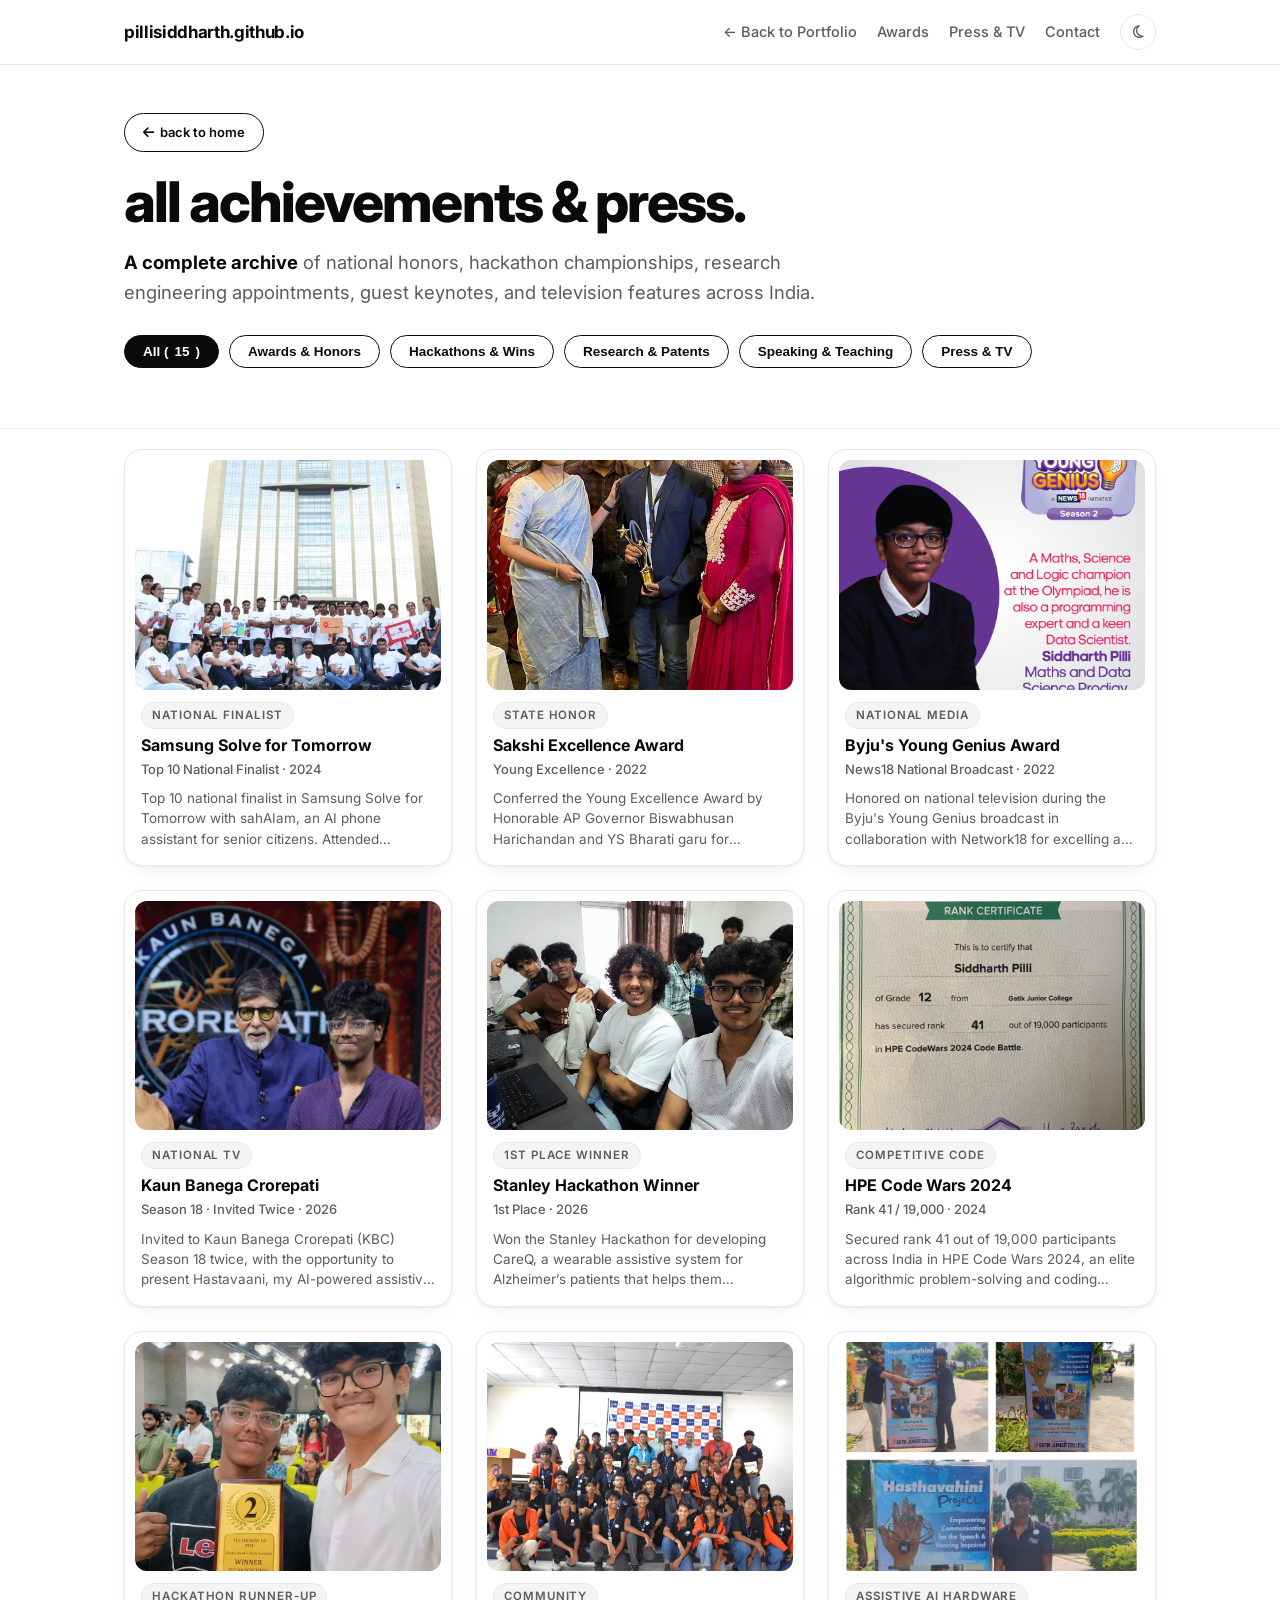
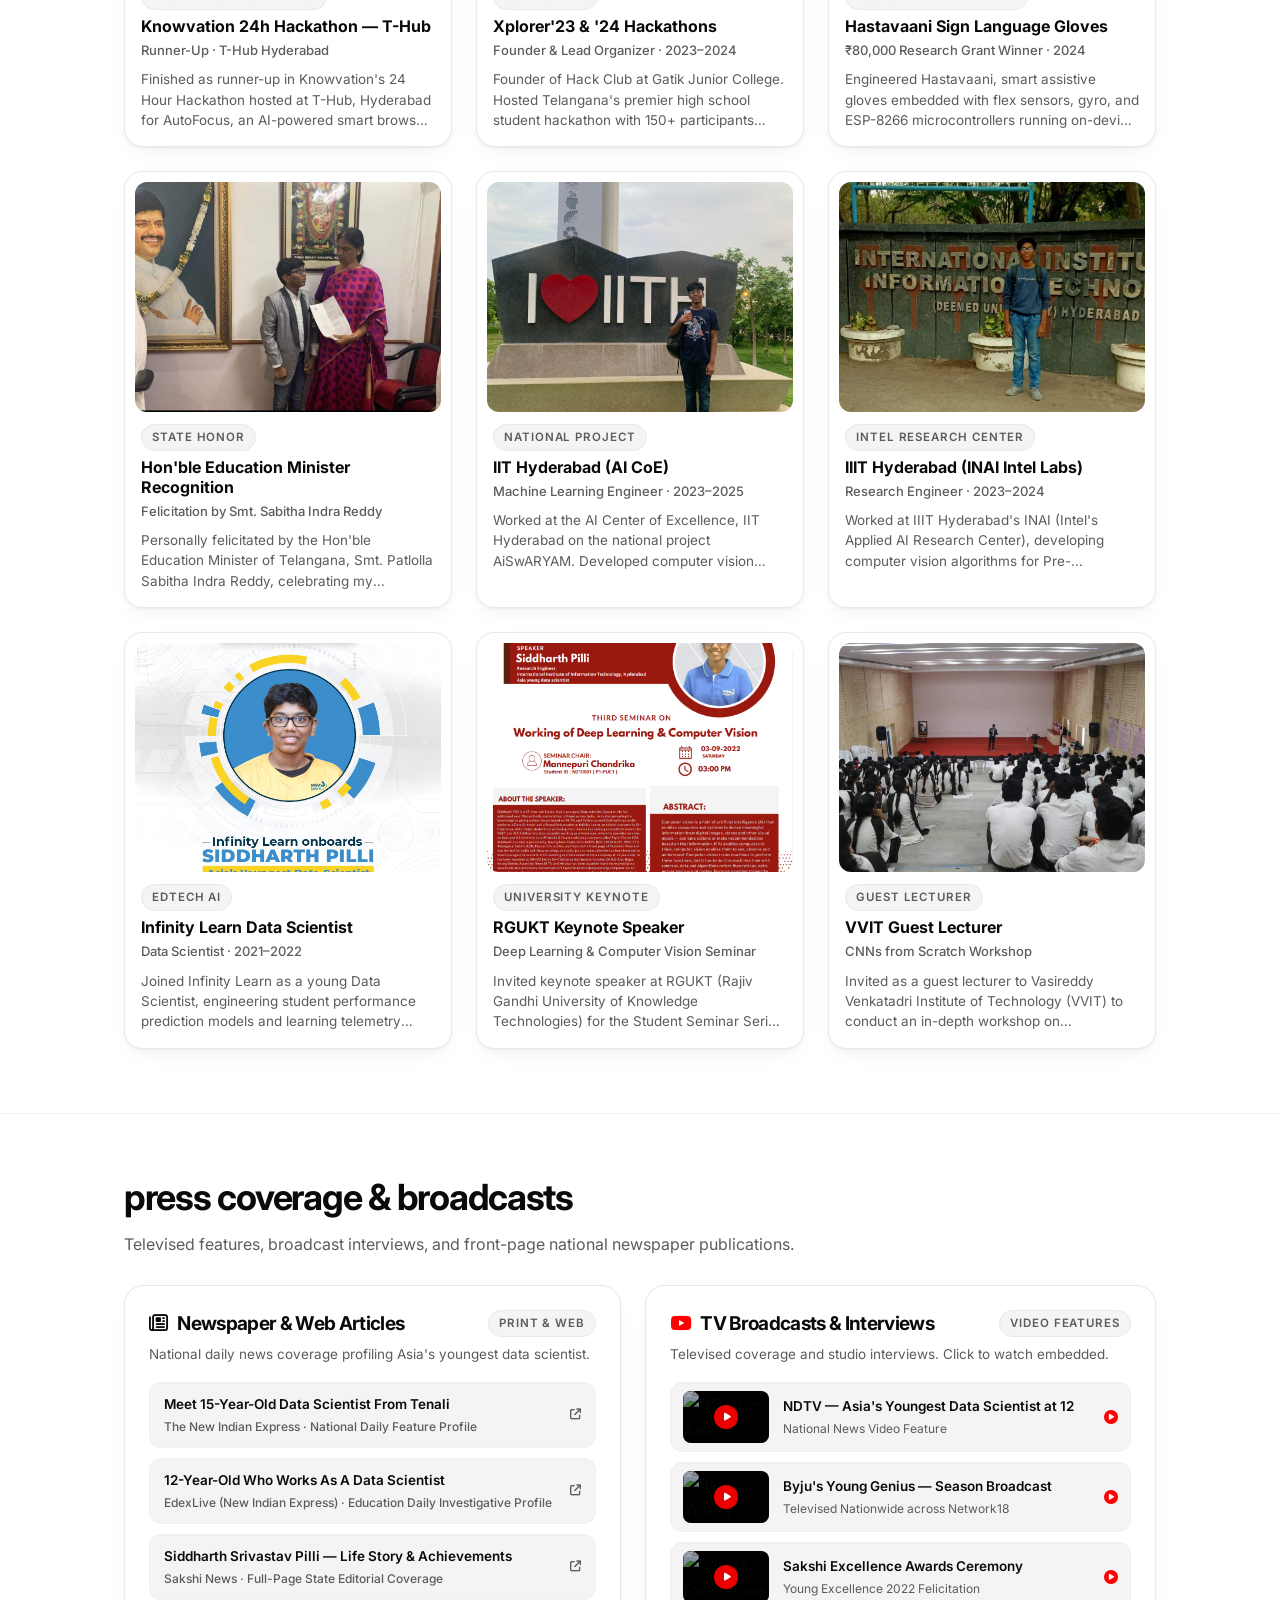
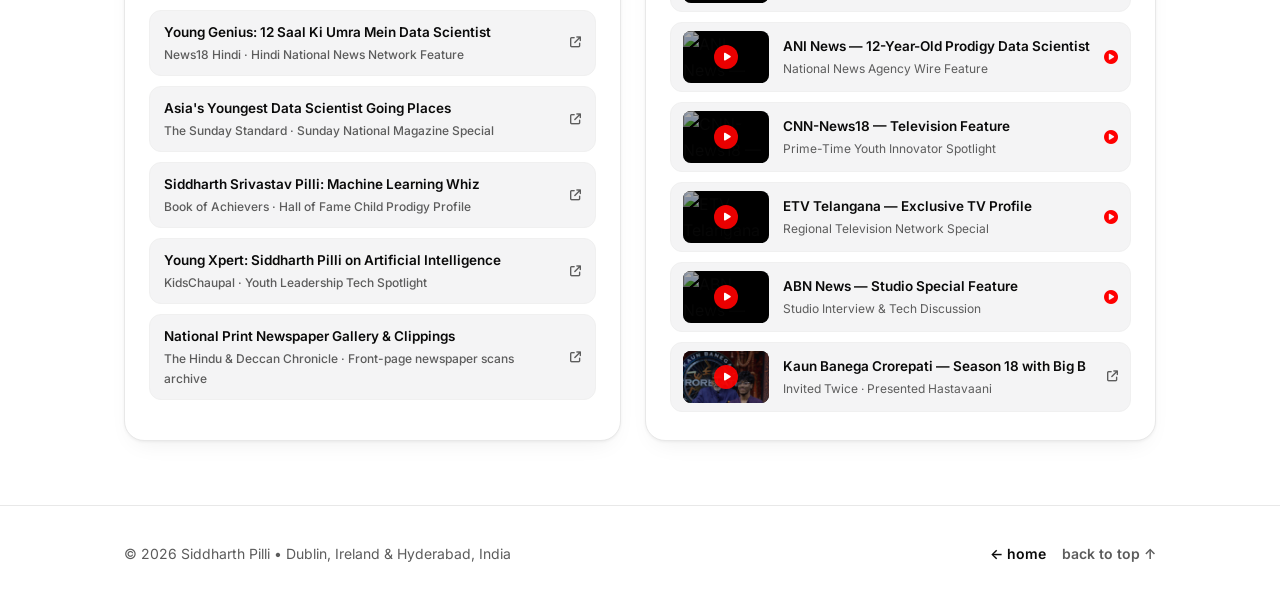
==== commit b5bf17c4: "Update portfolio and achievements with redesigned UI, media gallery, and resume" ====
--- a/achievements/index.html
+++ b/achievements/index.html
@@ -1,671 +1,1517 @@
-<!DOCTYPE HTML>
-<html>
-
+<!DOCTYPE html>
+<html lang="en">
 <head>
-	<title>Siddharth Pilli</title>
-	<link rel="shortcut icon" type="image/png" href="img/favicon.png">
-	<meta charset="UTF-8">
-	<meta name="description" content="Siddharth Pilli's Portfolio">
-	<meta name="keywords" content="Siddharth Pilli, Young Developer, Inventor, Programmer, Entrepreneur, Innovator">
-	<meta name="author" content="Siddharth Pilli">
-	<meta name="viewport" content="width=device-width, initial-scale=1.0">
-	<link rel="stylesheet" href="assets/css/main.css" />
+  <meta charset="utf-8">
+  <meta name="viewport" content="width=device-width, initial-scale=1, viewport-fit=cover">
+  <title>Achievements &amp; Press Coverage — Siddharth Pilli</title>
+  <meta name="title" content="Achievements &amp; Press Coverage — Siddharth Pilli">
+  <meta name="description" content="Complete archive of honors, national awards, hackathon victories, research engineering appointments, guest keynotes, and television features across India.">
+  <meta name="author" content="Siddharth Pilli">
+  <link rel="shortcut icon" href="../assets/images/favicon.ico">
+
+  <!-- Open Graph -->
+  <meta property="og:type" content="website">
+  <meta property="og:url" content="https://pillisiddharth.github.io/achievements/">
+  <meta property="og:title" content="Achievements &amp; Press Coverage — Siddharth Pilli">
+  <meta property="og:description" content="Complete archive of honors, national awards, hackathon victories, research grants, and televised press coverage.">
+  <meta property="og:image" content="../assets/uploads/sid.jpeg">
+
+  <!-- Fonts & Icons -->
+  <link rel="preconnect" href="https://fonts.googleapis.com">
+  <link rel="preconnect" href="https://fonts.gstatic.com" crossorigin>
+  <link href="https://fonts.googleapis.com/css2?family=Inter:wght@300;400;500;600;700;800;900&family=JetBrains+Mono:wght@400;500&display=swap" rel="stylesheet">
+  <link rel="stylesheet" href="https://cdnjs.cloudflare.com/ajax/libs/font-awesome/6.5.1/css/all.min.css">
+
+  <style>
+    :root {
+      --t: 0.22s cubic-bezier(0.16, 1, 0.3, 1);
+      --bg: #ffffff;
+      --fg: #0a0a0a;
+      --mut: #5c5c5c;
+      --line: #e8e8e8;
+      --line-subtle: #f0f0f0;
+      --ph: #f5f5f7;
+      --card-bg: #ffffff;
+      --card-shadow: 0 1px 3px rgba(0,0,0,0.05), 0 10px 24px -10px rgba(0,0,0,0.08);
+      --card-shadow-hover: 0 4px 12px rgba(0,0,0,0.08), 0 24px 44px -14px rgba(0,0,0,0.18);
+      --pill-bg: #f4f4f5;
+      --tag-bg: #f4f4f5;
+      --accent: #0a0a0a;
+      color-scheme: light;
+      box-sizing: border-box;
+      padding-top: env(safe-area-inset-top, 0px);
+      padding-bottom: env(safe-area-inset-bottom, 0px);
+    }
+
+    [data-theme="dark"] {
+      --bg: #0d0e11;
+      --fg: #f4f4f6;
+      --mut: #9fa2ac;
+      --line: #22252c;
+      --line-subtle: #191b20;
+      --ph: #16181d;
+      --card-bg: #13151a;
+      --card-shadow: 0 1px 3px rgba(0,0,0,0.4), 0 10px 24px -10px rgba(0,0,0,0.5);
+      --card-shadow-hover: 0 4px 16px rgba(0,0,0,0.6), 0 24px 48px -12px rgba(0,0,0,0.7);
+      --pill-bg: #1c1e24;
+      --tag-bg: #1c1e24;
+      --accent: #f4f4f6;
+      color-scheme: dark;
+    }
+
+    html {
+      background: var(--bg);
+      scroll-padding-top: calc(72px + env(safe-area-inset-top, 0px));
+      scroll-behavior: smooth;
+    }
+
+    *, *::before, *::after {
+      box-sizing: inherit;
+    }
+
+    body {
+      margin: 0;
+      background: var(--bg);
+      color: var(--fg);
+      font: 16px/1.65 'Inter', system-ui, -apple-system, BlinkMacSystemFont, sans-serif;
+      transition: background-color var(--t), color var(--t);
+      -webkit-font-smoothing: antialiased;
+      -moz-osx-font-smoothing: grayscale;
+    }
+
+    a {
+      color: inherit;
+      text-decoration: none;
+    }
+
+    .wrap {
+      max-width: 1080px;
+      margin: 0 auto;
+      padding: 0 24px;
+    }
+
+    /* Sticky Header */
+    header {
+      position: sticky;
+      top: env(safe-area-inset-top, 0px);
+      background: rgba(255, 255, 255, 0.92);
+      backdrop-filter: saturate(180%) blur(16px);
+      -webkit-backdrop-filter: saturate(180%) blur(16px);
+      border-bottom: 1px solid var(--line);
+      z-index: 50;
+      transition: background-color var(--t), border-color var(--t);
+    }
+
+    [data-theme="dark"] header {
+      background: rgba(13, 14, 17, 0.88);
+    }
+
+    header .wrap {
+      display: flex;
+      flex-wrap: wrap;
+      gap: 12px 24px;
+      align-items: center;
+      justify-content: space-between;
+      min-height: 64px;
+    }
+
+    .brand {
+      font-weight: 700;
+      font-size: 17px;
+      letter-spacing: -0.02em;
+      display: flex;
+      align-items: center;
+      gap: 8px;
+    }
+
+    .brand-dot {
+      width: 8px;
+      height: 8px;
+      background: #10b981;
+      border-radius: 50%;
+      display: inline-block;
+      box-shadow: 0 0 0 2px rgba(16, 185, 129, 0.2);
+    }
+
+    nav {
+      display: flex;
+      flex-wrap: wrap;
+      align-items: center;
+      gap: 8px 20px;
+      color: var(--mut);
+      font-size: 14.5px;
+      font-weight: 500;
+    }
+
+    nav a {
+      transition: color var(--t);
+      position: relative;
+    }
+
+    nav a:hover {
+      color: var(--fg);
+    }
+
+    .theme-toggle {
+      all: unset;
+      cursor: pointer;
+      width: 34px;
+      height: 34px;
+      border-radius: 50%;
+      display: flex;
+      align-items: center;
+      justify-content: center;
+      color: var(--mut);
+      border: 1px solid var(--line);
+      transition: color var(--t), border-color var(--t), background-color var(--t);
+    }
+
+    .theme-toggle:hover {
+      color: var(--fg);
+      border-color: var(--fg);
+      background: var(--pill-bg);
+    }
+
+    /* Section Styling */
+    section {
+      padding: 64px 0;
+      border-bottom: 1px solid var(--line-subtle);
+    }
+
+    section:last-of-type {
+      border-bottom: none;
+    }
+
+    h1, h2, h3, h4 {
+      margin: 0 0 14px;
+      letter-spacing: -0.035em;
+      line-height: 1.1;
+    }
+
+    h1 {
+      font-size: clamp(34px, 5.5vw, 56px);
+      font-weight: 800;
+    }
+
+    h2 {
+      font-size: clamp(26px, 3.8vw, 36px);
+      font-weight: 700;
+    }
+
+    .sub {
+      color: var(--mut);
+      margin: 0 0 28px;
+      font-size: 16px;
+    }
+
+    /* Hero / Intro */
+    .ach-hero {
+      padding-top: 48px;
+      padding-bottom: 36px;
+    }
+
+    .lead {
+      font-size: 18.5px;
+      line-height: 1.6;
+      max-width: 58ch;
+      margin: 0 0 28px;
+      color: var(--fg);
+    }
+
+    .lead-muted {
+      color: var(--mut);
+      font-weight: 400;
+    }
+
+    /* Pill Groups & Filter Tabs */
+    .pill-group {
+      display: flex;
+      flex-wrap: wrap;
+      gap: 10px;
+      margin-bottom: 24px;
+    }
+
+    .pill {
+      display: inline-flex;
+      align-items: center;
+      gap: 6px;
+      border-radius: 999px;
+      padding: 8px 18px;
+      font-size: 13.5px;
+      font-weight: 600;
+      border: 1px solid var(--fg);
+      background: transparent;
+      color: var(--fg);
+      cursor: pointer;
+      transition: background-color var(--t), color var(--t), transform var(--t);
+    }
+
+    .pill:hover {
+      background: var(--fg);
+      color: var(--bg);
+      transform: translateY(-1px);
+    }
+
+    .pill.solid {
+      background: var(--fg);
+      color: var(--bg);
+    }
+
+    .pill.solid:hover {
+      opacity: 0.88;
+    }
+
+    .pill.active {
+      background: var(--fg);
+      color: var(--bg);
+    }
+
+    .chip {
+      display: inline-block;
+      font-size: 11.5px;
+      text-transform: uppercase;
+      letter-spacing: 0.08em;
+      font-weight: 600;
+      padding: 3px 10px;
+      background: var(--pill-bg);
+      border-radius: 999px;
+      color: var(--mut);
+      border: 1px solid var(--line);
+    }
+
+    /* Wall Grid Section */
+    .wall {
+      display: grid;
+      grid-template-columns: repeat(3, 1fr);
+      gap: 24px;
+    }
+
+    .fr {
+      all: unset;
+      box-sizing: border-box;
+      cursor: pointer;
+      display: flex;
+      flex-direction: column;
+      border-radius: 18px;
+      padding: 10px;
+      background: var(--card-bg);
+      border: 1px solid var(--line);
+      box-shadow: var(--card-shadow);
+      transition: transform var(--t), box-shadow var(--t), border-color var(--t);
+    }
+
+    .fr .im {
+      aspect-ratio: 4/3;
+      border-radius: 12px;
+      overflow: hidden;
+      background: var(--ph);
+      position: relative;
+    }
+
+    .fr .im img {
+      width: 100%;
+      height: 100%;
+      object-fit: cover;
+      display: block;
+      transition: transform 0.4s cubic-bezier(0.16, 1, 0.3, 1);
+    }
+
+    .fr:hover {
+      transform: translateY(-6px);
+      box-shadow: var(--card-shadow-hover);
+      border-color: var(--fg);
+    }
+
+    .fr:hover .im img {
+      transform: scale(1.05);
+    }
+
+    .plaque {
+      padding: 12px 6px 6px;
+      display: flex;
+      flex-direction: column;
+      gap: 4px;
+      flex: 1;
+    }
+
+    .plaque-top {
+      display: flex;
+      align-items: center;
+      justify-content: space-between;
+      gap: 8px;
+      margin-bottom: 2px;
+    }
+
+    .plaque b {
+      display: block;
+      font-size: 16px;
+      font-weight: 700;
+      line-height: 1.25;
+      color: var(--fg);
+    }
+
+    .plaque span.sub-text {
+      color: var(--mut);
+      font-size: 13px;
+      font-weight: 500;
+    }
+
+    .plaque p.desc {
+      color: var(--mut);
+      font-size: 13.5px;
+      line-height: 1.5;
+      margin: 4px 0 0;
+      display: -webkit-box;
+      -webkit-line-clamp: 3;
+      -webkit-box-orient: vertical;
+      overflow: hidden;
+    }
+
+    /* Media Directory 2-Column Grid */
+    .links-grid {
+      display: grid;
+      grid-template-columns: 1fr 1fr;
+      gap: 24px;
+      margin-top: 16px;
+    }
+
+    .link-card {
+      background: var(--card-bg);
+      border: 1px solid var(--line);
+      border-radius: 20px;
+      padding: 24px 24px 28px;
+      box-shadow: var(--card-shadow);
+      display: flex;
+      flex-direction: column;
+    }
+
+    .card-title-row {
+      display: flex;
+      align-items: center;
+      justify-content: space-between;
+      gap: 12px;
+      margin-bottom: 6px;
+    }
+
+    .link-card h3 {
+      font-size: 19px;
+      font-weight: 700;
+      margin: 0;
+      display: flex;
+      align-items: center;
+      gap: 10px;
+    }
+
+    /* Compact, Aesthetic Video List with YouTube Thumbnails */
+    .video-list {
+      display: flex;
+      flex-direction: column;
+      gap: 10px;
+    }
+
+    .video-row {
+      all: unset;
+      box-sizing: border-box;
+      width: 100%;
+      cursor: pointer;
+      display: flex;
+      align-items: center;
+      gap: 14px;
+      padding: 8px 12px;
+      border-radius: 12px;
+      background: var(--pill-bg);
+      border: 1px solid var(--line-subtle);
+      transition: background var(--t), border-color var(--t), transform var(--t);
+    }
+
+    .video-row:hover {
+      background: var(--card-bg);
+      border-color: var(--fg);
+      transform: translateX(3px);
+    }
+
+    .video-row-thumb {
+      width: 86px;
+      height: 52px;
+      aspect-ratio: 16/9;
+      border-radius: 8px;
+      overflow: hidden;
+      background: #000;
+      position: relative;
+      flex-shrink: 0;
+    }
+
+    .video-row-thumb img {
+      width: 100%;
+      height: 100%;
+      object-fit: cover;
+      display: block;
+      transition: transform 0.3s ease;
+    }
+
+    .video-row:hover .video-row-thumb img {
+      transform: scale(1.08);
+    }
+
+    .video-row-play {
+      position: absolute;
+      inset: 0;
+      background: rgba(0, 0, 0, 0.35);
+      display: flex;
+      align-items: center;
+      justify-content: center;
+      color: #fff;
+      transition: background var(--t);
+    }
+
+    .video-row-play span {
+      width: 24px;
+      height: 24px;
+      border-radius: 50%;
+      background: rgba(255, 0, 0, 0.92);
+      display: flex;
+      align-items: center;
+      justify-content: center;
+      padding-left: 2px;
+      font-size: 9px;
+      box-shadow: 0 2px 8px rgba(0, 0, 0, 0.4);
+      transition: transform 0.2s ease, background 0.2s ease;
+    }
+
+    .video-row:hover .video-row-play span {
+      transform: scale(1.15);
+      background: #ff0000;
+    }
+
+    .video-row-info {
+      flex: 1;
+      min-width: 0;
+      display: flex;
+      flex-direction: column;
+      gap: 2px;
+    }
+
+    .video-row-info b {
+      font-size: 13.5px;
+      font-weight: 600;
+      color: var(--fg);
+      white-space: nowrap;
+      overflow: hidden;
+      text-overflow: ellipsis;
+      display: block;
+    }
+
+    .video-row-info span {
+      font-size: 12px;
+      color: var(--mut);
+      white-space: nowrap;
+      overflow: hidden;
+      text-overflow: ellipsis;
+      display: block;
+    }
+
+    .video-row-icon {
+      color: var(--mut);
+      font-size: 11px;
+      flex-shrink: 0;
+      transition: color var(--t), transform var(--t);
+    }
+
+    .video-row:hover .video-row-icon {
+      color: var(--fg);
+      transform: translate(2px, -2px);
+    }
+
+    /* Article Rows in Left Column */
+    .article-list {
+      list-style: none;
+      padding: 0;
+      margin: 0;
+      display: flex;
+      flex-direction: column;
+      gap: 10px;
+    }
+
+    .article-row {
+      display: flex;
+      align-items: center;
+      justify-content: space-between;
+      gap: 12px;
+      padding: 10px 14px;
+      border-radius: 12px;
+      background: var(--pill-bg);
+      border: 1px solid var(--line-subtle);
+      font-size: 14px;
+      font-weight: 500;
+      transition: background var(--t), border-color var(--t), transform var(--t);
+    }
+
+    .article-row:hover {
+      background: var(--card-bg);
+      border-color: var(--fg);
+      transform: translateX(3px);
+    }
+
+    .article-row-info {
+      flex: 1;
+      min-width: 0;
+      display: flex;
+      flex-direction: column;
+      gap: 2px;
+    }
+
+    .article-row-info b {
+      font-size: 13.5px;
+      font-weight: 600;
+      color: var(--fg);
+      white-space: nowrap;
+      overflow: hidden;
+      text-overflow: ellipsis;
+      display: block;
+    }
+
+    .article-row-info span {
+      font-size: 12px;
+      color: var(--mut);
+    }
+
+    .article-row i {
+      color: var(--mut);
+      font-size: 11px;
+      flex-shrink: 0;
+      transition: color var(--t);
+    }
+
+    .article-row:hover i {
+      color: var(--fg);
+    }
+
+    /* Interactive Fullscreen Viewer (#viewer) */
+    #viewer {
+      position: fixed;
+      inset: 0;
+      background: rgba(0, 0, 0, 0.72);
+      backdrop-filter: blur(14px);
+      -webkit-backdrop-filter: blur(14px);
+      z-index: 100;
+      overflow-y: auto;
+      padding: 32px 20px;
+      display: flex;
+      align-items: center;
+      justify-content: center;
+    }
+
+    #viewer[hidden] {
+      display: none !important;
+    }
+
+    .viewer-dialog {
+      background: var(--bg);
+      color: var(--fg);
+      border-radius: 24px;
+      border: 1px solid var(--line);
+      box-shadow: 0 32px 72px -16px rgba(0,0,0,0.45);
+      max-width: 1080px;
+      width: 100%;
+      overflow: hidden;
+      animation: modalPop 0.25s cubic-bezier(0.16, 1, 0.3, 1);
+    }
+
+    @keyframes modalPop {
+      from { transform: scale(0.96); opacity: 0; }
+      to { transform: scale(1); opacity: 1; }
+    }
+
+    .vbar {
+      display: flex;
+      justify-content: space-between;
+      align-items: center;
+      padding: 16px 24px;
+      border-bottom: 1px solid var(--line);
+      color: var(--mut);
+      font-size: 14px;
+      font-weight: 500;
+    }
+
+    .vbody {
+      display: grid;
+      grid-template-columns: 1.35fr 1fr;
+      gap: 36px;
+      padding: 32px 28px;
+      align-items: start;
+    }
+
+    .big {
+      aspect-ratio: 4/3;
+      border-radius: 16px;
+      overflow: hidden;
+      background: #000;
+      border: 1px solid var(--line);
+      display: flex;
+      align-items: center;
+      justify-content: center;
+    }
+
+    .big img {
+      width: 100%;
+      height: 100%;
+      object-fit: contain;
+      background: #000;
+      display: block;
+    }
+
+    .ph {
+      display: flex;
+      align-items: center;
+      justify-content: center;
+      color: #999;
+      font-size: 14px;
+      width: 100%;
+      height: 100%;
+    }
+
+    .vinfo h2 {
+      margin: 10px 0 8px;
+      font-size: 26px;
+      font-weight: 700;
+    }
+
+    .vinfo .vsub {
+      color: var(--mut);
+      font-size: 14px;
+      font-weight: 500;
+      margin-bottom: 16px;
+      display: block;
+    }
+
+    .vinfo p {
+      color: var(--mut);
+      font-size: 15px;
+      line-height: 1.6;
+      margin: 0 0 20px;
+    }
+
+    .tog {
+      display: flex;
+      flex-wrap: wrap;
+      gap: 8px;
+      margin: 0 0 24px;
+    }
+
+    .btn {
+      all: unset;
+      cursor: pointer;
+      border: 1px solid var(--fg);
+      border-radius: 999px;
+      padding: 7px 18px;
+      font-weight: 600;
+      font-size: 13.5px;
+      color: var(--fg);
+      transition: background-color var(--t), color var(--t);
+    }
+
+    .btn:hover, .btn[aria-pressed="true"] {
+      background: var(--fg);
+      color: var(--bg);
+    }
+
+    .nav2 {
+      display: flex;
+      gap: 10px;
+      margin-top: 24px;
+      padding-top: 20px;
+      border-top: 1px solid var(--line);
+    }
+
+    /* Clean Video Embed Lightbox Player (#video-modal) */
+    #video-modal {
+      position: fixed;
+      inset: 0;
+      background: rgba(0, 0, 0, 0.82);
+      backdrop-filter: blur(16px);
+      -webkit-backdrop-filter: blur(16px);
+      z-index: 120;
+      padding: 24px 20px;
+      display: flex;
+      align-items: center;
+      justify-content: center;
+    }
+
+    #video-modal[hidden] {
+      display: none !important;
+    }
+
+    .video-dialog {
+      background: var(--bg);
+      color: var(--fg);
+      border-radius: 20px;
+      border: 1px solid var(--line);
+      box-shadow: 0 32px 80px rgba(0, 0, 0, 0.6);
+      max-width: 920px;
+      width: 100%;
+      overflow: hidden;
+      animation: modalPop 0.25s cubic-bezier(0.16, 1, 0.3, 1);
+    }
+
+    .video-modal-bar {
+      display: flex;
+      justify-content: space-between;
+      align-items: center;
+      padding: 14px 20px;
+      border-bottom: 1px solid var(--line);
+      font-size: 14px;
+      color: var(--mut);
+      font-weight: 500;
+    }
+
+    .video-modal-bar b {
+      color: var(--fg);
+    }
+
+    .video-modal-player {
+      aspect-ratio: 16/9;
+      background: #000;
+      width: 100%;
+    }
+
+    .video-modal-player iframe {
+      width: 100%;
+      height: 100%;
+      border: none;
+      display: block;
+    }
+
+    .video-modal-footer {
+      padding: 14px 20px;
+      display: flex;
+      justify-content: space-between;
+      align-items: center;
+      flex-wrap: wrap;
+      gap: 12px;
+      background: var(--card-bg);
+      border-top: 1px solid var(--line);
+    }
+
+    /* Footer */
+    footer {
+      border-top: 1px solid var(--line);
+      padding: 36px 0;
+      color: var(--mut);
+      font-size: 14px;
+    }
+
+    footer .wrap {
+      display: flex;
+      justify-content: space-between;
+      align-items: center;
+      flex-wrap: wrap;
+      gap: 12px;
+    }
+
+    /* Responsive */
+    @media (max-width: 900px) {
+      .wall {
+        grid-template-columns: repeat(2, 1fr);
+        gap: 16px;
+      }
+
+      .links-grid {
+        grid-template-columns: 1fr;
+        gap: 20px;
+      }
+
+      .vbody {
+        grid-template-columns: 1fr;
+        gap: 24px;
+        padding: 20px;
+      }
+    }
+
+    @media (max-width: 600px) {
+      .wall {
+        grid-template-columns: 1fr;
+      }
+    }
+  </style>
 </head>
 
-<body class="is-preload">
-
-	<!-- Header -->
-	<section id="header">
-		<header>
-			<span class="image avatar"><img src="images/meeee.jpg" alt="Siddharth" /></span>
-			<h1 id="logo"><a href="#">Siddharth Pilli</a></h1>
-		</header>
-	</section>
-
-	<!-- Wrapper -->
-	<div id="wrapper">
-
-		<!-- Main -->
-		<div id="main">
-
-
-			<!-- Two -->
-
-
-
-			<!-- Three -->
-			<section id="four">
-				<div class="container">
-					<h2>Achievements</h2>
-					<p>These are few of my achievements :D</p>
-					<div class="features">
-
-						<article>
-							<a href="https://www.linkedin.com/posts/siddharthpilli_24-hoursno-sleepmaybe-for-few-hours-activity-7262490595804233728-t21k?utm_source=share&utm_medium=member_desktop" class="image"><img
-									src="images/xplorer2.jpg" alt="" /></a>
-							<div class="inner">
-								<h4>Hosted Xplorer'24 Hackathon, after the success of Xplorer'23</h4>
-								<p>I'm the founder of Hack Club at Gatik Junior College, and I have hosted Telangana's first High School Student Hackathon which had an audience of 150+ students coming across Telangana and creating projects on solving SDGs (Sustainable Development Goals) using tech.</p>
-							</div>
-						</article>
-
-						<article>
-							<a href="https://www.linkedin.com/posts/siddharthpilli_me-and-trishanu-roy-recently-got-quite-the-activity-7263888564424224768-y6EU?utm_source=share&utm_medium=member_desktop" class="image"><img
-									src="images/hastnv.jpg" alt="" /></a>
-							<div class="inner">
-								<h4>Hastavaani, A.I powered Sign Language Translator</h4>
-								<p>I have worked in developing Hastavaani, an A.I assistive technology gloves which is in great use to assist the deaf and dumb population of India by converting Sign Language gestures which are captured through the gloves to traditional languages like English, Hindi, Marathi, Telugu as speech. Hastavaani has also received funding of a grant of 80,000 rupees from Gatik Junior College to help in the continuity of work in the project.
-
-									
-									</p>
-							</div>
-						</article>
-
-						<article>
-							<a href="https://www.linkedin.com/posts/hemeshch_excited-to-share-a-cheesy-video-i-made-during-ugcPost-7213973878107176960-3lo-/?utm_source=share&utm_medium=member_desktop" class="image"><img
-									src="images/hackathonpart.jpg" alt="" /></a>
-							<div class="inner">
-								<h4>Runner-up in Knowvation's 24 Hour Hackathon in THub, Hyderabad</h4>
-								<p>We've came up as a runner up in Knowvation's 24 Hour Hackathon for AutoFocus, an A.I browser which avoids distractions.
-									
-									</p>
-							</div>
-						</article>	
-
-						<article>
-							<a href="https://docs.google.com/spreadsheets/d/e/2PACX-1vSwq3yJ24dW7WVGVe667BhgsPRdd-TNZkCtDOlgfggcfJOLSm-15dTbKHQ5JRMTUI3PTW6NXj0yBWt2/pubhtml?gid=1688261390&single=true" class="image"><img
-									src="images/hpe.jpg" alt="" /></a>
-							<div class="inner">
-								<h4>HPE Code Wars 2024</h4>
-								<p>I have secured a rank of 41 out of 19,000 participants in HPE Code Wars 2024, a coding problem solving competition hosted by HPE (Hewlett Packard Enterprise).
-
-									
-									</p>
-							</div>
-						</article>
-
-						<article>
-							<a href="https://news.samsung.com/in/samsung-solve-for-tomorrow-announces-the-national-shortlist-of-20-semi-finalist-team" class="image"><img
-									src="images/samsung.jpg" alt="" /></a>
-							<div class="inner">
-								<h4>Samsung Solve for Tomorrow - Top 10</h4>
-								<p>I've came in <strong>Samsung's Solve for Tomorrow - Top 10</strong>
-									
-									in 2024. I've created sahAIam, an A.I personal assistant for the elderly which works on their feature phone. Samsung has taken me on a trip to Bangalore, Delhi, & Noida showing around their research centers and were offering design training programs to better my project for the final pitch. </p>
-							</div>
-						</article>
-
-						<article>
-							<a href="https://youtu.be/JG4Ok-Ogqlk" class="image"><img
-									src="images/byjus.jpg" alt="" /></a>
-							<div class="inner">
-								<h4>Byjus Young Genius Award</h4>
-								<p>I received the <strong>Byjus Young Genius Award</strong>
-									for the year
-									2022. I got invited to the Byjus Young Genius program hosted in collaboration with News18 TV to show off my data science skills. </p>
-							</div>
-						</article>
-
-						<article>
-							<a href="https://www.linkedin.com/posts/siddharthpilli_hey-folks-just-wanted-to-let-you-all-know-activity-7203768946888482818-qgFs?utm_source=share&utm_medium=member_desktop" class="image"><img
-									src="images/iit.jpg" alt="" /></a>
-							<div class="inner">
-								<h4>Machine Learning Engineer at IIT Hyderabad, A.I CoE (Center of Excellence)</h4>
-								<p>I'm currently working at <strong>IIT Hyderabad, A.I CoE (Center of Excellence)</strong>
-									
-									as a Machine Learning Engineer. I'm currently working on the project AiSwARYAM.</p>
-									<p> https://aiswaryam.ai.iith.ac.in/ </p>
-							</div>
-						</article>
-
-
-						<article>
-							<a href="https://www.sakshiexcellenceawards.com/index.php?page=Videos&pageid=10&subpageid=44&subsubpageid=0&id=1132" class="image"><img src="images/sakshi.jpg"
-									alt="" /></a>
-							<div class="inner">
-								<h4>Sakshi Excellence Award - Young Excellence 2022</h4>
-								<p>I was recognized by the Sakshi Excellence awards on Education, and I’m very grateful for receiving the award from Honorable A.P governor Biswabhusan Harichandan and YS Bharati garu.</p>
-							</div>
-						</article>
-
-						<article>
-							<a href="https://www.linkedin.com/posts/siddharthpilli_back-when-i-started-my-position-at-iiit-hyderabad-ugcPost-7106288202952425472-hDT2?utm_source=share&utm_medium=member_desktop" class="image"><img
-									src="images/iiit.jpg" alt="" /></a>
-							<div class="inner">
-								<h4>Research Engineer at IIIT Hyderabad, INAI (Intel's Applied A.I Research Center)</h4>
-								<p>I worked at <strong>IIIT Hyderabad, INAI (Intel's Applied A.I Research Center)</strong>, where I worked on building an mobile application for Pre-Earthquake and Post-Earthquake Assessment using EDRI (Earthquake Disaster Risk Index).</p>
-							</div>
-						</article>
-
-						<article>
-							<a href="https://x.com/InfinityLearn_/status/1448312226511609864" class="image"><img src="images/IL.jpg"
-									alt="" /></a>
-							<div class="inner">
-								<h4>Worked at Infinity Learn as a Data Scientist</h4>
-								<p>I worked at Infinity Learn, an edtech company which mentors students in highly competitive exams like JEE and NEET, as a Data Scientist.  
-								</p>
-							</div>
-						</article>
-
-						<article>
-							<a href="https://www.linkedin.com/in/sss-student-seminar-series-94a0a325b/?original_referer=https%3A%2F%2Fwww%2Egoogle%2Ecom%2F&originalSubdomain=in" class="image"><img src="images/rgukt_session.jpg"
-									alt="" /></a>
-							<div class="inner">
-								<h4>RGKUT Student Seminar - Series</h4>
-								<p>I was invited to speak at RGKUT on the working of Deep Learning & Computer Vision, where I enlightened the students on my skills of A.I, Deep learning, Computer Vision and how they can get started in this exciting field.  
-								</p>
-							</div>
-						</article>
-
-
-						
-
-						<article>
-							<a  class="image"><img
-								src="images/sabitha.jpg" alt="" /></a>
-							<div class="inner">
-								<h4>Recognition by the Hon'ble Education Minister Telangana</h4>
-								<p>I was appreciated by the Hon'ble Education Minister of Telangana - Smt. Patlolla Sabitha Indra Reddy
-								 for bagging the job role of a Data Scientist when I was 12 years old.</p>
-							</div>
-						</article>
-
-						<article>
-							<a href="https://www.linkedin.com/feed/update/urn:li:activity:7129341466006487041/" class="image"><img
-									src="images/xplorer.jpeg" alt="" /></a>
-							<div class="inner">
-								<h4>Hosted Telangana's First Ever 24 hours High School Student Hackathon - Xplorer</h4>
-								<p>I'm the founder, event host of Telangana's First Ever 24 hours High School Student Hackathon - Xplorer, where 100+ students have participated from various schools across Telangana and built Software Apps, Websites, and etc to solve problems coming under environment.</p>
-							</div>
-						</article>
-
-
-						<article>
-							<a href="images/VVIT.jpg" class="image"><img
-									src="images/VVIT.jpg" alt="" /></a>
-							<div class="inner">
-								<h4>VVIT - Student Session</h4>
-								<p>I was invited as a guest lecturer to VVIT (Vasireddy Venkatadri Institute of Technology) where I gave a lecture on CNNs (Convolutional Neural Networks) and how students can build it from scratch using Tensorflow and Python.</p>
-							</div>
-						</article>
-						
-						<article>
-							<a href="#" class="image"><img src="images/gallery.png" alt="News Papers" /></a>
-							<div class="inner">
-								<h4>News Papers and Blogs</h4>
-								<p>
-								<ul>
-									<li><a href="https://www.newindianexpress.com/states/andhra-pradesh/2022/sep/25/meet-15-year-old-data-scientist-from-tenali-2501688.html">New Indian Express - Article</a><br>
-									<li><a
-											href="https://www.edexlive.com/beinspired/2019/dec/05/meet-siddharth-pilli-the-12-year-old-from-hyderabad-who-works-as-a-data-scientist-and-loves-coding-9414.html">EdexLive - Article</a><br>
-
-									<li><a
-											href="https://www.sakshi.com/telugu-news/andhra-pradesh/siddharth-srivastav-pilli-data-scientist-life-story-achievements-future">Sakshi News - Article</a><br>
-
-									<li><a href="https://hindi.news18.com/news/education/byjusyounggenius2-siddharth-pilli-is-a-data-scientist-his-exploits-surprise-you-4071481.html">News18 Hindi - Article</a><br>
-
-									<li><a href="https://bookofachievers.com/articles/siddharth-srivastav-pilli">Book of Achievers - Page Article</a><br>
-
-									<li><a
-											href="https://www.kidschaupal.com/young_xpert/siddharth-srivastav-pilli">KidsChaupal - Page Article</a><br>
-
-									<li><a href="https://www.newindianexpress.com/thesundaystandard/2022/sep/25/asias-youngest-data-scientist-going-places-2501546.html">The New Indian Express - Article (Byjus Young Genius)</a><br>
-
-									<li><a href="images/sakshi_paper.jpg">Sakshi Paper - 1 (Telugu)</a><br>
-
-									<li><a href="images/sakshi_news2.jpg">Sakshi Paper - 2 (Telugu)</a><br>
-
-									<li><a href="images/the_hindu.jpg">The Hindu Paper</a><br>
-
-									<li><a href="images/deccan.jpg">Deccan Chronicles Paper</a><br>
-
-							</div>
-						</article>
-
-						<article>
-							<a href="#" class="image"><img src="images/gallery.png" alt="News Papers" /></a>
-							<div class="inner">
-								<h4>Vidoes and Interviews</h4>
-								<p>
-								<ul>
-									<li><a href="https://youtu.be/PD-_LtyN6L8?si=SO_yvwrfHEYKOebC">Sakshi Excellence Award</a><br>
-									<li><a
-											href="https://youtu.be/GwSEaF8qBwc?si=jOgBodCljKQXHvfS">ABN - Channel</a><br>
-
-									<li><a
-											href="https://youtu.be/Q9UkPqni1d0?si=j_Rxi4rX6DR2WYej">NDTV - News Video</a><br>
-
-									<li><a href="https://youtu.be/wpy9GWN0tr8?si=7FcHA_Yim00RRLcw">News18 Channel YouTube</a><br>
-
-									<li><a href="https://youtu.be/2CD_ylGa0k4?si=uQ9M6MYgaX6nCmRX">ANI News Channel YouTube</a><br>
-
-									<li><a
-											href="https://youtu.be/wzFrY-y1Zw0?si=LxOBzCeD8NEFVbr1">ETV Telangana Youtube Channel</a><br>
-
-									<li><a href="https://youtu.be/AFGXMOBLy4g?si=ZYlXwqv3y4wxvX40">CNN News 18 TV Channel Youtube</a><br>
-
-									<li><a href="https://www.youtube.com/watch?v=KmxQmO87M28">ABN Telugu Youtube Channel</a><br>
-
-									<li><a href="https://youtu.be/TivjF1cri6k?si=STVLrDoabPRhWJGs">99TV Youtube Channel</a><br>
-
-									<li><a href="https://youtu.be/JG4Ok-Ogqlk">News 18 TV Byjus Young Genius
-
-										Channel Youtube</a><br>
-										<li><a href="https://youtu.be/G8EJ0zB3eIw?si=aUW_80qqf9g8Nw_V">iDream Media Youtube Channel</a><br>
-
-							</div>
-						</article>
-
-						<!-- <article>
-							<a href="https://ideateforindia.negd.in" class="image"><img src="images/pic04.jpg"
-									alt="" /></a>
-							<div class="inner">
-								<h4>Ideate For India</h4>
-								<p>Presented my Projects in Ideate For India - South Zone. I was in the Top 3 out of the
-									whole state of Telangana. A Bootcamp was conducted in Banglore for Ideate For India.
-									I was awarded an Intel Galileo Gen2 Worth Rs.10,000. June 2019.</p>
-							</div>
-						</article>
-						<article>
-							<a href="https://hyderabad.makerfaire.com/" class="image"><img src="images/make.jpg"
-									alt="" /></a>
-							<div class="inner">
-								<h4>Maker Faire Hyderabad</h4>
-								<p>Presented my Projects in Maker Faire Hyderabad and was appreciated. November 2019.
-								</p>
-							</div>
-						</article>
-						<article>
-							<a href="https://www.facebook.com/thegoodtalkfactory/" class="image"><img
-									src="images/sankalp.jpg" alt="" /></a>
-							<div class="inner">
-								<h4>Inaugural Speaker at SANKALP 2019 </h4>
-								<p>Inaugural Speaker at SANKALP 2019 organised by the Good Talk Factory and TSIC. Gave a
-									Presentation on my Project. November 2019.</p>
-							</div>
-						</article>
-						<article>
-							<a href="https://patentinindia.com/provisional-patent-application-advantages/"
-								class="image"><img src="images/pa.jpg" alt="" /></a>
-							<div class="inner">
-								<h4>Provisional Patented </h4>
-								<p>I patented My Innovation 'Smart Wristband To Monitor Elderly &
-									Disabled'.<br>Currently Patent Pending.<br>December 2019.</p>
-							</div>
-						</article> -->
-
-
-
-					</div>
-				</div>
-			</section>
-
-
-
-
-			<!-- Five -->
-			<!--
-							<section id="five">
-								<div class="container">
-									<h3>Elements</h3>
-
-									<section>
-										<h4>Text</h4>
-										<p>This is <b>bold</b> and this is <strong>strong</strong>. This is <i>italic</i> and this is <em>emphasized</em>.
-										This is <sup>superscript</sup> text and this is <sub>subscript</sub> text.
-										This is <u>underlined</u> and this is code: <code>for (;;) { ... }</code>. Finally, <a href="#">this is a link</a>.</p>
-										<hr />
-										<header>
-											<h4>Heading with a Subtitle</h4>
-											<p>Lorem ipsum dolor sit amet nullam id egestas urna aliquam</p>
-										</header>
-										<p>Nunc lacinia ante nunc ac lobortis. Interdum adipiscing gravida odio porttitor sem non mi integer non faucibus ornare mi ut ante amet placerat aliquet. Volutpat eu sed ante lacinia sapien lorem accumsan varius montes viverra nibh in adipiscing blandit tempus accumsan.</p>
-										<header>
-											<h5>Heading with a Subtitle</h5>
-											<p>Lorem ipsum dolor sit amet nullam id egestas urna aliquam</p>
-										</header>
-										<p>Nunc lacinia ante nunc ac lobortis. Interdum adipiscing gravida odio porttitor sem non mi integer non faucibus ornare mi ut ante amet placerat aliquet. Volutpat eu sed ante lacinia sapien lorem accumsan varius montes viverra nibh in adipiscing blandit tempus accumsan.</p>
-										<hr />
-										<h2>Heading Level 2</h2>
-										<h3>Heading Level 3</h3>
-										<h4>Heading Level 4</h4>
-										<h5>Heading Level 5</h5>
-										<h6>Heading Level 6</h6>
-										<hr />
-										<h5>Blockquote</h5>
-										<blockquote>Fringilla nisl. Donec accumsan interdum nisi, quis tincidunt felis sagittis eget tempus euismod. Vestibulum ante ipsum primis in faucibus vestibulum. Blandit adipiscing eu felis iaculis volutpat ac adipiscing accumsan faucibus. Vestibulum ante ipsum primis in faucibus lorem ipsum dolor sit amet nullam adipiscing eu felis.</blockquote>
-										<h5>Preformatted</h5>
-										<pre><code>i = 0;
-
-while (!deck.isInOrder()) {
-    print 'Iteration ' + i;
-    deck.shuffle();
-    i++;
-}
-
-print 'It took ' + i + ' iterations to sort the deck.';</code></pre>
-									</section>
-
-									<section>
-										<h4>Lists</h4>
-										<div class="row">
-											<div class="col-6 col-12-xsmall">
-												<h5>Unordered</h5>
-												<ul>
-													<li>Dolor pulvinar etiam magna etiam.</li>
-													<li>Sagittis adipiscing lorem eleifend.</li>
-													<li>Felis enim feugiat dolore viverra.</li>
-												</ul>
-												<h5>Alternate</h5>
-												<ul class="alt">
-													<li>Dolor pulvinar etiam magna etiam.</li>
-													<li>Sagittis adipiscing lorem eleifend.</li>
-													<li>Felis enim feugiat dolore viverra.</li>
-												</ul>
-											</div>
-											<div class="col-6 col-12-xsmall">
-												<h5>Ordered</h5>
-												<ol>
-													<li>Dolor pulvinar etiam magna etiam.</li>
-													<li>Etiam vel felis at lorem sed viverra.</li>
-													<li>Felis enim feugiat dolore viverra.</li>
-													<li>Dolor pulvinar etiam magna etiam.</li>
-													<li>Etiam vel felis at lorem sed viverra.</li>
-													<li>Felis enim feugiat dolore viverra.</li>
-												</ol>
-												<h5>Icons</h5>
-												<ul class="icons">
-													<li><a href="#" class="icon brands fa-twitter"><span class="label">Twitter</span></a></li>
-													<li><a href="#" class="icon brands fa-facebook-f"><span class="label">Facebook</span></a></li>
-													<li><a href="#" class="icon brands fa-instagram"><span class="label">Instagram</span></a></li>
-													<li><a href="#" class="icon brands fa-github"><span class="label">Github</span></a></li>
-													<li><a href="#" class="icon brands fa-dribbble"><span class="label">Dribbble</span></a></li>
-													<li><a href="#" class="icon brands fa-tumblr"><span class="label">Tumblr</span></a></li>
-												</ul>
-											</div>
-										</div>
-										<h5>Actions</h5>
-										<ul class="actions">
-											<li><a href="#" class="button primary">Default</a></li>
-											<li><a href="#" class="button">Default</a></li>
-											<li><a href="#" class="button alt">Default</a></li>
-										</ul>
-										<ul class="actions small">
-											<li><a href="#" class="button primary small">Small</a></li>
-											<li><a href="#" class="button small">Small</a></li>
-											<li><a href="#" class="button alt small">Small</a></li>
-										</ul>
-										<div class="row">
-											<div class="col-3 col-6-medium col-12-xsmall">
-												<ul class="actions stacked">
-													<li><a href="#" class="button primary">Default</a></li>
-													<li><a href="#" class="button">Default</a></li>
-													<li><a href="#" class="button alt">Default</a></li>
-												</ul>
-											</div>
-											<div class="col-3 col-6 col-12-xsmall">
-												<ul class="actions stacked">
-													<li><a href="#" class="button primary small">Small</a></li>
-													<li><a href="#" class="button small">Small</a></li>
-													<li><a href="#" class="button alt small">Small</a></li>
-												</ul>
-											</div>
-											<div class="col-3 col-6-medium col-12-xsmall">
-												<ul class="actions stacked">
-													<li><a href="#" class="button primary fit">Default</a></li>
-													<li><a href="#" class="button fit">Default</a></li>
-													<li><a href="#" class="button alt fit">Default</a></li>
-												</ul>
-											</div>
-											<div class="col-3 col-6-medium col-12-xsmall">
-												<ul class="actions stacked">
-													<li><a href="#" class="button primary small fit">Small</a></li>
-													<li><a href="#" class="button small fit">Small</a></li>
-													<li><a href="#" class="button alt small fit">Small</a></li>
-												</ul>
-											</div>
-										</div>
-									</section>
-
-									<section>
-										<h4>Table</h4>
-										<h5>Default</h5>
-										<div class="table-wrapper">
-											<table>
-												<thead>
-													<tr>
-														<th>Name</th>
-														<th>Description</th>
-														<th>Price</th>
-													</tr>
-												</thead>
-												<tbody>
-													<tr>
-														<td>Item One</td>
-														<td>Ante turpis integer aliquet porttitor.</td>
-														<td>29.99</td>
-													</tr>
-													<tr>
-														<td>Item Two</td>
-														<td>Vis ac commodo adipiscing arcu aliquet.</td>
-														<td>19.99</td>
-													</tr>
-													<tr>
-														<td>Item Three</td>
-														<td> Morbi faucibus arcu accumsan lorem.</td>
-														<td>29.99</td>
-													</tr>
-													<tr>
-														<td>Item Four</td>
-														<td>Vitae integer tempus condimentum.</td>
-														<td>19.99</td>
-													</tr>
-													<tr>
-														<td>Item Five</td>
-														<td>Ante turpis integer aliquet porttitor.</td>
-														<td>29.99</td>
-													</tr>
-												</tbody>
-												<tfoot>
-													<tr>
-														<td colspan="2"></td>
-														<td>100.00</td>
-													</tr>
-												</tfoot>
-											</table>
-										</div>
-
-										<h5>Alternate</h5>
-										<div class="table-wrapper">
-											<table class="alt">
-												<thead>
-													<tr>
-														<th>Name</th>
-														<th>Description</th>
-														<th>Price</th>
-													</tr>
-												</thead>
-												<tbody>
-													<tr>
-														<td>Item One</td>
-														<td>Ante turpis integer aliquet porttitor.</td>
-														<td>29.99</td>
-													</tr>
-													<tr>
-														<td>Item Two</td>
-														<td>Vis ac commodo adipiscing arcu aliquet.</td>
-														<td>19.99</td>
-													</tr>
-													<tr>
-														<td>Item Three</td>
-														<td> Morbi faucibus arcu accumsan lorem.</td>
-														<td>29.99</td>
-													</tr>
-													<tr>
-														<td>Item Four</td>
-														<td>Vitae integer tempus condimentum.</td>
-														<td>19.99</td>
-													</tr>
-													<tr>
-														<td>Item Five</td>
-														<td>Ante turpis integer aliquet porttitor.</td>
-														<td>29.99</td>
-													</tr>
-												</tbody>
-												<tfoot>
-													<tr>
-														<td colspan="2"></td>
-														<td>100.00</td>
-													</tr>
-												</tfoot>
-											</table>
-										</div>
-									</section>
-
-									<section>
-										<h4>Buttons</h4>
-										<ul class="actions">
-											<li><a href="#" class="button primary">Primary</a></li>
-											<li><a href="#" class="button">Default</a></li>
-											<li><a href="#" class="button alt">Alternate</a></li>
-										</ul>
-										<ul class="actions">
-											<li><a href="#" class="button primary large">Large</a></li>
-											<li><a href="#" class="button">Default</a></li>
-											<li><a href="#" class="button alt small">Small</a></li>
-										</ul>
-										<ul class="actions fit">
-											<li><a href="#" class="button primary fit">Fit</a></li>
-											<li><a href="#" class="button fit">Fit</a></li>
-											<li><a href="#" class="button alt fit">Fit</a></li>
-										</ul>
-										<ul class="actions fit small">
-											<li><a href="#" class="button primary fit small">Fit + Small</a></li>
-											<li><a href="#" class="button fit small">Fit + Small</a></li>
-											<li><a href="#" class="button alt fit small">Fit + Small</a></li>
-										</ul>
-										<ul class="actions">
-											<li><a href="#" class="button primary icon solid fa-download">Icon</a></li>
-											<li><a href="#" class="button icon solid fa-download">Icon</a></li>
-											<li><a href="#" class="button alt icon solid fa-check">Icon</a></li>
-										</ul>
-										<ul class="actions">
-											<li><span class="button primary disabled">Primary</span></li>
-											<li><span class="button disabled">Default</span></li>
-											<li><span class="button alt disabled">Alternate</span></li>
-										</ul>
-									</section>
-
-									<section>
-										<h4>Form</h4>
-										<form method="post" action="#">
-											<div class="row gtr-uniform">
-												<div class="col-6 col-12-xsmall">
-													<input type="text" name="demo-name" id="demo-name" value="" placeholder="Name" />
-												</div>
-												<div class="col-6 col-12-xsmall">
-													<input type="email" name="demo-email" id="demo-email" value="" placeholder="Email" />
-												</div>
-												<div class="col-12">
-													<select name="demo-category" id="demo-category">
-														<option value="">- Category -</option>
-														<option value="1">Manufacturing</option>
-														<option value="1">Shipping</option>
-														<option value="1">Administration</option>
-														<option value="1">Human Resources</option>
-													</select>
-												</div>
-												<div class="col-4 col-12-medium">
-													<input type="radio" id="demo-priority-low" name="demo-priority" checked>
-													<label for="demo-priority-low">Low Priority</label>
-												</div>
-												<div class="col-4 col-12-medium">
-													<input type="radio" id="demo-priority-normal" name="demo-priority">
-													<label for="demo-priority-normal">Normal Priority</label>
-												</div>
-												<div class="col-4 col-12-medium">
-													<input type="radio" id="demo-priority-high" name="demo-priority">
-													<label for="demo-priority-high">High Priority</label>
-												</div>
-												<div class="col-6 col-12-medium">
-													<input type="checkbox" id="demo-copy" name="demo-copy">
-													<label for="demo-copy">Email me a copy of this message</label>
-												</div>
-												<div class="col-6 col-12-medium">
-													<input type="checkbox" id="demo-human" name="demo-human" checked>
-													<label for="demo-human">I am a human and not a robot</label>
-												</div>
-												<div class="col-12">
-													<textarea name="demo-message" id="demo-message" placeholder="Enter your message" rows="6"></textarea>
-												</div>
-												<div class="col-12">
-													<ul class="actions">
-														<li><input type="submit" value="Send Message" /></li>
-														<li><input type="reset" value="Reset" class="alt" /></li>
-													</ul>
-												</div>
-											</div>
-										</form>
-									</section>
-
-									<section>
-										<h4>Image</h4>
-										<h5>Fit</h5>
-										<span class="image fit"><img src="images/banner.jpg" alt="" /></span>
-										<div class="box alt">
-											<div class="row gtr-50 gtr-uniform">
-												<div class="col-4"><span class="image fit"><img src="images/pic01.jpg" alt="" /></span></div>
-												<div class="col-4"><span class="image fit"><img src="images/pic02.jpg" alt="" /></span></div>
-												<div class="col-4"><span class="image fit"><img src="images/pic03.jpg" alt="" /></span></div>
-												<div class="col-4"><span class="image fit"><img src="images/pic02.jpg" alt="" /></span></div>
-												<div class="col-4"><span class="image fit"><img src="images/pic03.jpg" alt="" /></span></div>
-												<div class="col-4"><span class="image fit"><img src="images/pic01.jpg" alt="" /></span></div>
-												<div class="col-4"><span class="image fit"><img src="images/pic03.jpg" alt="" /></span></div>
-												<div class="col-4"><span class="image fit"><img src="images/pic01.jpg" alt="" /></span></div>
-												<div class="col-4"><span class="image fit"><img src="images/pic02.jpg" alt="" /></span></div>
-											</div>
-										</div>
-										<h5>Left &amp; Right</h5>
-										<p><span class="image left"><img src="images/avatar.jpg" alt="" /></span>Fringilla nisl. Donec accumsan interdum nisi, quis tincidunt felis sagittis eget. tempus euismod. Vestibulum ante ipsum primis in faucibus vestibulum. Blandit adipiscing eu felis iaculis volutpat ac adipiscing accumsan eu faucibus. Integer ac pellentesque praesent tincidunt felis sagittis eget. tempus euismod. Vestibulum ante ipsum primis in faucibus vestibulum. Blandit adipiscing eu felis iaculis volutpat ac adipiscing accumsan eu faucibus. Integer ac pellentesque praesent. Donec accumsan interdum nisi, quis tincidunt felis sagittis eget. tempus euismod. Vestibulum ante ipsum primis in faucibus vestibulum. Blandit adipiscing eu felis iaculis volutpat ac adipiscing accumsan eu faucibus. Integer ac pellentesque praesent tincidunt felis sagittis eget. tempus euismod. Vestibulum ante ipsum primis in faucibus vestibulum. Blandit adipiscing eu felis iaculis volutpat ac adipiscing accumsan eu faucibus. Integer ac pellentesque praesent.</p>
-										<p><span class="image right"><img src="images/avatar.jpg" alt="" /></span>Fringilla nisl. Donec accumsan interdum nisi, quis tincidunt felis sagittis eget. tempus euismod. Vestibulum ante ipsum primis in faucibus vestibulum. Blandit adipiscing eu felis iaculis volutpat ac adipiscing accumsan eu faucibus. Integer ac pellentesque praesent tincidunt felis sagittis eget. tempus euismod. Vestibulum ante ipsum primis in faucibus vestibulum. Blandit adipiscing eu felis iaculis volutpat ac adipiscing accumsan eu faucibus. Integer ac pellentesque praesent. Donec accumsan interdum nisi, quis tincidunt felis sagittis eget. tempus euismod. Vestibulum ante ipsum primis in faucibus vestibulum. Blandit adipiscing eu felis iaculis volutpat ac adipiscing accumsan eu faucibus. Integer ac pellentesque praesent tincidunt felis sagittis eget. tempus euismod. Vestibulum ante ipsum primis in faucibus vestibulum. Blandit adipiscing eu felis iaculis volutpat ac adipiscing accumsan eu faucibus. Integer ac pellentesque praesent.</p>
-									</section>
-
-								</div>
-							</section>
-						-->
-
-		</div>
-
-		<!-- Footer -->
-		<section id="footer">
-			<div class="container">
-				<ul class="copyright">
-
-				</ul>
-			</div>
-		</section>
-
-	</div>
-
-	<!-- Scripts -->
-	<script src="assets/js/jquery.min.js"></script>
-	<script src="assets/js/jquery.scrollex.min.js"></script>
-	<script src="assets/js/jquery.scrolly.min.js"></script>
-	<script src="assets/js/browser.min.js"></script>
-	<script src="assets/js/breakpoints.min.js"></script>
-	<script src="assets/js/util.js"></script>
-	<script src="assets/js/main.js"></script>
-	<div id="titleBar"><span class="title"><a href="#">Siddharth Pilli</a></span></div>
-
+<body>
+  <!-- Header Navigation -->
+  <header>
+    <div class="wrap">
+      <a href="../index.html" class="brand">
+        <b>pillisiddharth.github.io</b>
+      </a>
+      <nav>
+        <a href="../index.html">← Back to Portfolio</a>
+        <a href="#wall-section">Awards</a>
+        <a href="#media-directory">Press &amp; TV</a>
+        <a href="../index.html#contact">Contact</a>
+        <button class="theme-toggle" id="theme-btn" aria-label="Toggle Dark Mode" title="Toggle theme">
+          <i class="fa-regular fa-moon" id="theme-icon"></i>
+        </button>
+      </nav>
+    </div>
+  </header>
+
+  <main id="top">
+    <!-- Intro Section -->
+    <section class="ach-hero">
+      <div class="wrap">
+        <a href="../index.html" class="pill" style="margin-bottom:20px; display:inline-flex; font-size:13px">
+          <i class="fa-solid fa-arrow-left"></i> back to home
+        </a>
+        <h1>all achievements &amp; press.</h1>
+        <p class="lead">
+          <b>A complete archive</b> <span class="lead-muted">of national honors, hackathon championships, research engineering appointments, guest keynotes, and television features across India.</span>
+        </p>
+
+        <!-- Filter Pills -->
+        <div class="pill-group" id="filter-bar">
+          <button class="pill active" data-filter="all" type="button">All (<span id="count-all">0</span>)</button>
+          <button class="pill" data-filter="awards" type="button">Awards &amp; Honors</button>
+          <button class="pill" data-filter="hackathons" type="button">Hackathons &amp; Wins</button>
+          <button class="pill" data-filter="research" type="button">Research &amp; Patents</button>
+          <button class="pill" data-filter="keynotes" type="button">Speaking &amp; Teaching</button>
+          <button class="pill" data-filter="press" type="button">Press &amp; TV</button>
+        </div>
+      </div>
+    </section>
+
+    <!-- Wall Section -->
+    <section id="wall-section" style="padding-top:20px">
+      <div class="wrap">
+        <div class="wall" id="wall"></div>
+      </div>
+    </section>
+
+    <!-- Dedicated Media Directory -->
+    <section id="media-directory">
+      <div class="wrap">
+        <h2>press coverage &amp; broadcasts</h2>
+        <p class="sub">Televised features, broadcast interviews, and front-page national newspaper publications.</p>
+
+        <div class="links-grid">
+          <!-- Left Column: Newspaper Articles -->
+          <div class="link-card">
+            <div class="card-title-row">
+              <h3><i class="fa-regular fa-newspaper"></i> Newspaper &amp; Web Articles</h3>
+              <span class="chip">Print &amp; Web</span>
+            </div>
+            <p class="sub" style="margin-bottom:16px; font-size:13.5px">National daily news coverage profiling Asia's youngest data scientist.</p>
+            <ul class="article-list" id="articles-list"></ul>
+          </div>
+
+          <!-- Right Column: TV Broadcasts with Sleek Thumbnails & Embed -->
+          <div class="link-card">
+            <div class="card-title-row">
+              <h3><i class="fa-brands fa-youtube" style="color:#ff0000"></i> TV Broadcasts &amp; Interviews</h3>
+              <span class="chip">Video Features</span>
+            </div>
+            <p class="sub" style="margin-bottom:16px; font-size:13.5px">Televised coverage and studio interviews. Click to watch embedded.</p>
+            <div class="video-list" id="video-list"></div>
+          </div>
+        </div>
+      </div>
+    </section>
+  </main>
+
+  <footer>
+    <div class="wrap">
+      <div>© <span id="year">2026</span> Siddharth Pilli • Dublin, Ireland &amp; Hyderabad, India</div>
+      <div style="display:flex; gap:16px">
+        <a href="../index.html" style="color:var(--fg); font-weight:600">← home</a>
+        <a href="#top" style="color:var(--mut); font-weight:600">back to top &uarr;</a>
+      </div>
+    </div>
+  </footer>
+
+  <!-- Interactive Modal Viewer (Images & Honors) -->
+  <div id="viewer" hidden role="dialog" aria-modal="true" aria-label="Achievement Viewer">
+    <div class="viewer-dialog">
+      <div class="vbar">
+        <span id="vno">1 / 1</span>
+        <button class="btn" id="close" type="button" aria-label="Close modal">Close (Esc)</button>
+      </div>
+      <div class="vbody">
+        <div class="big" id="big"></div>
+        <div class="vinfo">
+          <span class="chip" id="vtag"></span>
+          <h2 id="vtitle"></h2>
+          <span class="vsub" id="vsub"></span>
+          <p id="vdesc"></p>
+          <div class="tog" id="tog"></div>
+          <p id="vlink-wrap" style="margin-top:16px">
+            <a class="pill solid" id="vlink" href="#" target="_blank" rel="noopener">
+              <span>check it out</span> <i class="fa-solid fa-arrow-up-right-from-square"></i>
+            </a>
+          </p>
+          <div class="nav2">
+            <button class="btn" id="prev" type="button">&larr; Prev</button>
+            <button class="btn" id="next" type="button">Next &rarr;</button>
+          </div>
+        </div>
+      </div>
+    </div>
+  </div>
+
+  <!-- Sleek Video Embed Lightbox Modal -->
+  <div id="video-modal" hidden role="dialog" aria-modal="true" aria-label="Video Player">
+    <div class="video-dialog">
+      <div class="video-modal-bar">
+        <span id="video-modal-title"><b>Video Broadcast</b></span>
+        <button class="btn" id="video-modal-close" type="button" aria-label="Close video player">Close (Esc)</button>
+      </div>
+      <div class="video-modal-player" id="video-modal-player"></div>
+      <div class="video-modal-footer">
+        <div id="video-modal-sub" style="color:var(--mut); font-size:13px; font-weight:500"></div>
+        <a class="pill" id="video-modal-yt" href="#" target="_blank" rel="noopener">
+          <span>Watch on YouTube</span> <i class="fa-solid fa-arrow-up-right-from-square" style="font-size:10px"></i>
+        </a>
+      </div>
+    </div>
+  </div>
+
+  <script>
+    // Theme switcher (dark / light)
+    var themeBtn = document.getElementById("theme-btn");
+    var themeIcon = document.getElementById("theme-icon");
+    function setTheme(dark) {
+      if (dark) {
+        document.documentElement.setAttribute("data-theme", "dark");
+        themeIcon.className = "fa-regular fa-sun";
+        localStorage.setItem("theme", "dark");
+      } else {
+        document.documentElement.removeAttribute("data-theme");
+        themeIcon.className = "fa-regular fa-moon";
+        localStorage.setItem("theme", "light");
+      }
+    }
+    var savedTheme = localStorage.getItem("theme");
+    if (savedTheme === "dark" || (!savedTheme && window.matchMedia("(prefers-color-scheme: dark)").matches)) {
+      setTheme(true);
+    }
+    themeBtn.onclick = function() {
+      var isDark = document.documentElement.getAttribute("data-theme") === "dark";
+      setTheme(!isDark);
+    };
+
+    // Dynamic Year
+    document.getElementById("year").textContent = new Date().getFullYear();
+
+    // Helper to render image or fallback placeholder
+    function pic(s, l, pos) {
+      var styleAttr = pos ? ' style="object-position:' + pos + '"' : '';
+      return s ? '<img src="' + s + '" alt="' + (l || '') + '"' + styleAttr + ' onerror="this.onerror=null;this.parentElement.innerHTML=\'<div class=\\\'ph\\\'>' + (l || '') + '</div>\';">' : '<div class="ph">' + (l || '') + '</div>';
+    }
+
+    // 1. Honors & Achievements Database
+    var ITEMS = [
+      {
+        cat: "awards",
+        t: "Samsung Solve for Tomorrow",
+        sub: "Top 10 National Finalist · 2024",
+        tag: "National Finalist",
+        d: "Top 10 national finalist in Samsung Solve for Tomorrow with sahAIam, an AI phone assistant for senior citizens. Attended incubation bootcamps at Samsung R&D centers in Bangalore, Delhi, and Noida, receiving dedicated design thinking and business mentorship for the final pitch.",
+        l: "https://news.samsung.com/in/samsung-solve-for-tomorrow-announces-the-national-shortlist-of-20-semi-finalist-team",
+        views: ["Award Ceremony", "Samsung Shortlist"],
+        img: ["images/samsung.jpg", "../assets/uploads/SFT_20_Shortlisted_Participants_Web_Banners_page-0001.jpg"]
+      },
+      {
+        cat: "awards",
+        t: "Sakshi Excellence Award",
+        sub: "Young Excellence · 2022",
+        tag: "State Honor",
+        d: "Conferred the Young Excellence Award by Honorable AP Governor Biswabhusan Harichandan and YS Bharati garu for groundbreaking data science accomplishments and inspiring youth across Andhra Pradesh and Telangana.",
+        l: "https://www.sakshiexcellenceawards.com/index.php?page=Videos&pageid=10&subpageid=44&subsubpageid=0&id=1132",
+        views: ["Felicitation"],
+        img: ["images/sakshi.jpg"]
+      },
+      {
+        cat: "awards",
+        t: "Byju's Young Genius Award",
+        sub: "News18 National Broadcast · 2022",
+        tag: "National Media",
+        d: "Honored on national television during the Byju's Young Genius broadcast in collaboration with Network18 for excelling as Asia's youngest data scientist at age 12, demonstrating live machine learning demos.",
+        l: "https://youtu.be/JG4Ok-Ogqlk",
+        views: ["Broadcast"],
+        img: ["images/byjus.jpg"]
+      },
+      {
+        cat: "press",
+        t: "Kaun Banega Crorepati",
+        sub: "Season 18 · Invited Twice · 2026",
+        tag: "National TV",
+        d: "Invited to Kaun Banega Crorepati (KBC) Season 18 twice, with the opportunity to present Hastavaani, my AI-powered assistive gloves project that converts sign language gestures into speech — and met Big B!",
+        l: "https://www.sonyliv.com/shows/kaun-banega-crorepati-1700000195/season/18",
+        views: ["With Big B"],
+        img: ["../assets/uploads/kbc1.jpg"],
+        pos: "center 15%"
+      },
+      {
+        cat: "hackathons",
+        t: "Stanley Hackathon Winner",
+        sub: "1st Place · 2026",
+        tag: "1st Place Winner",
+        d: "Won the Stanley Hackathon for developing CareQ, a wearable assistive system for Alzheimer’s patients that helps them recognise people, remember where objects were placed, recall forgotten information, and receive safety alerts.",
+        l: "https://lnkd.in/p/dHFTscFh",
+        views: ["Hackathon Win", "CareQ System"],
+        img: ["../assets/uploads/haa.jpg", "../assets/uploads/careq.png"]
+      },
+      {
+        cat: "hackathons",
+        t: "HPE Code Wars 2024",
+        sub: "Rank 41 / 19,000 · 2024",
+        tag: "Competitive Code",
+        d: "Secured rank 41 out of 19,000 participants across India in HPE Code Wars 2024, an elite algorithmic problem-solving and coding championship hosted by Hewlett Packard Enterprise.",
+        l: "https://docs.google.com/spreadsheets/d/e/2PACX-1vSwq3yJ24dW7WVGVe667BhgsPRdd-TNZkCtDOlgfggcfJOLSm-15dTbKHQ5JRMTUI3PTW6NXj0yBWt2/pubhtml?gid=1688261390&single=true",
+        views: ["Leaderboard Certificate"],
+        img: ["images/hpe.jpg"]
+      },
+      {
+        cat: "hackathons",
+        t: "Knowvation 24h Hackathon — T-Hub",
+        sub: "Runner-Up · T-Hub Hyderabad",
+        tag: "Hackathon Runner-Up",
+        d: "Finished as runner-up in Knowvation's 24 Hour Hackathon hosted at T-Hub, Hyderabad for AutoFocus, an AI-powered smart browser extension designed to eliminate distracting content and promote deep focus.",
+        l: "https://www.linkedin.com/posts/hemeshch_excited-to-share-a-cheesy-video-i-made-during-ugcPost-7213973878107176960-3lo-/",
+        views: ["T-Hub Hackathon Team"],
+        img: ["images/hackathonpart.jpg"]
+      },
+      {
+        cat: "hackathons",
+        t: "Xplorer'23 & '24 Hackathons",
+        sub: "Founder & Lead Organizer · 2023–2024",
+        tag: "Community",
+        d: "Founder of Hack Club at Gatik Junior College. Hosted Telangana's premier high school student hackathon with 150+ participants building technology to address the United Nations Sustainable Development Goals (SDGs).",
+        l: "https://www.linkedin.com/posts/siddharthpilli_24-hoursno-sleepmaybe-for-few-hours-activity-7262490595804233728-t21k",
+        views: ["Xplorer'24 Stage", "Xplorer'23 Event"],
+        img: ["images/xplorer2.jpg", "images/xplorer.jpeg"]
+      },
+      {
+        cat: "research",
+        t: "Hastavaani Sign Language Gloves",
+        sub: "₹80,000 Research Grant Winner · 2024",
+        tag: "Assistive AI Hardware",
+        d: "Engineered Hastavaani, smart assistive gloves embedded with flex sensors, gyro, and ESP-8266 microcontrollers running on-device TF-Lite models to translate sign language gestures into real-time speech across 4 languages. Awarded an ₹80,000 grant from Gatik Junior College.",
+        l: "https://www.linkedin.com/posts/siddharthpilli_me-and-trishanu-roy-recently-got-quite-the-activity-7263888564424224768-y6EU",
+        views: ["Team & Presentation", "Hardware Gloves"],
+        img: ["images/hastnv.jpg", "../assets/uploads/gloves.jpg"]
+      },
+      {
+        cat: "awards",
+        t: "Hon'ble Education Minister Recognition",
+        sub: "Felicitation by Smt. Sabitha Indra Reddy",
+        tag: "State Honor",
+        d: "Personally felicitated by the Hon'ble Education Minister of Telangana, Smt. Patlolla Sabitha Indra Reddy, celebrating my accomplishment of bagging the role of Data Scientist at just 12 years old.",
+        l: "images/sabitha.jpg",
+        views: ["Ministerial Felicitation"],
+        img: ["images/sabitha.jpg"]
+      },
+      {
+        cat: "research",
+        t: "IIT Hyderabad (AI CoE)",
+        sub: "Machine Learning Engineer · 2023–2025",
+        tag: "National Project",
+        d: "Worked at the AI Center of Excellence, IIT Hyderabad on the national project AiSwARYAM. Developed computer vision models and telemetry anomaly detection pipelines for urban road and transport infrastructure planning.",
+        l: "https://aiswaryam.ai.iith.ac.in/",
+        views: ["IIT Hyderabad CoE"],
+        img: ["images/iit.jpg"]
+      },
+      {
+        cat: "research",
+        t: "IIIT Hyderabad (INAI Intel Labs)",
+        sub: "Research Engineer · 2023–2024",
+        tag: "Intel Research Center",
+        d: "Worked at IIIT Hyderabad's INAI (Intel's Applied AI Research Center), developing computer vision algorithms for Pre-Earthquake and Post-Earthquake Structural Vulnerability Assessment using EDRI (Earthquake Disaster Risk Index).",
+        l: "https://www.linkedin.com/posts/siddharthpilli_back-when-i-started-my-position-at-iiit-hyderabad-ugcPost-7106288202952425472-hDT2",
+        views: ["INAI Research Lab"],
+        img: ["images/iiit.jpg"]
+      },
+      {
+        cat: "research",
+        t: "Infinity Learn Data Scientist",
+        sub: "Data Scientist · 2021–2022",
+        tag: "EdTech AI",
+        d: "Joined Infinity Learn as a young Data Scientist, engineering student performance prediction models and learning telemetry analytics for competitive exam preparations across India.",
+        l: "https://x.com/InfinityLearn_/status/1448312226511609864",
+        views: ["Infinity Learn"],
+        img: ["images/IL.jpg"]
+      },
+      {
+        cat: "keynotes",
+        t: "RGUKT Keynote Speaker",
+        sub: "Deep Learning & Computer Vision Seminar",
+        tag: "University Keynote",
+        d: "Invited keynote speaker at RGUKT (Rajiv Gandhi University of Knowledge Technologies) for the Student Seminar Series, delivering a masterclass on Deep Learning, Convolutional Neural Networks, and AI application engineering.",
+        l: "https://www.linkedin.com/in/sss-student-seminar-series-94a0a325b/",
+        views: ["Auditorium Keynote"],
+        img: ["images/rgukt_session.jpg"]
+      },
+      {
+        cat: "keynotes",
+        t: "VVIT Guest Lecturer",
+        sub: "CNNs from Scratch Workshop",
+        tag: "Guest Lecturer",
+        d: "Invited as a guest lecturer to Vasireddy Venkatadri Institute of Technology (VVIT) to conduct an in-depth workshop on Convolutional Neural Networks, training models from scratch using Python and TensorFlow.",
+        l: "images/VVIT.jpg",
+        views: ["VVIT Session"],
+        img: ["images/VVIT.jpg"]
+      }
+    ];
+
+    document.getElementById("count-all").textContent = ITEMS.length;
+
+    var wallEl = document.getElementById("wall");
+    var activeList = ITEMS;
+    var currentFilter = "all";
+
+    function renderWall(list) {
+      wallEl.innerHTML = "";
+      list.forEach(function(item, index) {
+        var btn = document.createElement("button");
+        btn.className = "fr";
+        btn.type = "button";
+        btn.setAttribute("aria-label", item.t);
+        btn.innerHTML = 
+          '<div class="im">' + pic(item.img[0], item.t, item.pos) + '</div>' +
+          '<div class="plaque">' +
+            '<div class="plaque-top">' +
+              '<span class="chip">' + (item.tag || "Honor") + '</span>' +
+            '</div>' +
+            '<b>' + item.t + '</b>' +
+            '<span class="sub-text">' + item.sub + '</span>' +
+            '<p class="desc">' + item.d + '</p>' +
+          '</div>';
+        btn.onclick = function() { openViewer(list, index); };
+        wallEl.appendChild(btn);
+      });
+    }
+
+    renderWall(ITEMS);
+
+    // Filter Buttons logic
+    var filterBtns = document.querySelectorAll("#filter-bar button");
+    filterBtns.forEach(function(b) {
+      b.onclick = function() {
+        filterBtns.forEach(function(btn) { btn.classList.remove("active"); });
+        b.classList.add("active");
+        currentFilter = b.getAttribute("data-filter");
+        
+        if (currentFilter === "press") {
+          document.getElementById("media-directory").scrollIntoView({ behavior: "smooth" });
+          return;
+        }
+
+        if (currentFilter === "all") {
+          activeList = ITEMS;
+        } else {
+          activeList = ITEMS.filter(function(it) { return it.cat === currentFilter; });
+        }
+        renderWall(activeList);
+      };
+    });
+
+    // 2. TV & Broadcasts Database (Sleek Compact Rows with YouTube Thumbnails)
+    var VIDEOS = [
+      {
+        id: "Q9UkPqni1d0",
+        channel: "NDTV",
+        title: "NDTV — Asia's Youngest Data Scientist at 12",
+        sub: "National News Video Feature",
+        url: "https://youtu.be/Q9UkPqni1d0"
+      },
+      {
+        id: "JG4Ok-Ogqlk",
+        channel: "Network18 / Byju's",
+        title: "Byju's Young Genius — Season Broadcast",
+        sub: "Televised Nationwide across Network18",
+        url: "https://youtu.be/JG4Ok-Ogqlk"
+      },
+      {
+        id: "PD-_LtyN6L8",
+        channel: "Sakshi TV",
+        title: "Sakshi Excellence Awards Ceremony",
+        sub: "Young Excellence 2022 Felicitation",
+        url: "https://youtu.be/PD-_LtyN6L8"
+      },
+      {
+        id: "2CD_ylGa0k4",
+        channel: "ANI News",
+        title: "ANI News — 12-Year-Old Prodigy Data Scientist",
+        sub: "National News Agency Wire Feature",
+        url: "https://youtu.be/2CD_ylGa0k4"
+      },
+      {
+        id: "AFGXMOBLy4g",
+        channel: "CNN-News18",
+        title: "CNN-News18 — Television Feature",
+        sub: "Prime-Time Youth Innovator Spotlight",
+        url: "https://youtu.be/AFGXMOBLy4g"
+      },
+      {
+        id: "wzFrY-y1Zw0",
+        channel: "ETV Telangana",
+        title: "ETV Telangana — Exclusive TV Profile",
+        sub: "Regional Television Network Special",
+        url: "https://youtu.be/wzFrY-y1Zw0"
+      },
+      {
+        id: "GwSEaF8qBwc",
+        channel: "ABN Andhra Jyothi",
+        title: "ABN News — Studio Special Feature",
+        sub: "Studio Interview & Tech Discussion",
+        url: "https://youtu.be/GwSEaF8qBwc"
+      },
+      {
+        type: "sonyliv",
+        channel: "SonyLIV / Sony TV",
+        title: "Kaun Banega Crorepati — Season 18 with Big B",
+        sub: "Invited Twice · Presented Hastavaani",
+        url: "https://www.sonyliv.com/shows/kaun-banega-crorepati-1700000195/season/18",
+        img: "../assets/uploads/kbc1.jpg"
+      }
+    ];
+
+    var videoListEl = document.getElementById("video-list");
+
+    function renderVideos() {
+      videoListEl.innerHTML = "";
+      VIDEOS.forEach(function(v) {
+        if (v.type === "sonyliv") {
+          var a = document.createElement("a");
+          a.className = "video-row";
+          a.href = v.url;
+          a.target = "_blank";
+          a.rel = "noopener";
+          a.innerHTML = 
+            '<div class="video-row-thumb">' +
+              '<img src="' + v.img + '" alt="' + v.title + '" style="object-position:center 15%">' +
+              '<div class="video-row-play"><span><i class="fa-solid fa-play"></i></span></div>' +
+            '</div>' +
+            '<div class="video-row-info">' +
+              '<b>' + v.title + '</b>' +
+              '<span>' + v.sub + '</span>' +
+            '</div>' +
+            '<i class="fa-solid fa-arrow-up-right-from-square video-row-icon"></i>';
+          videoListEl.appendChild(a);
+        } else {
+          var btn = document.createElement("button");
+          btn.className = "video-row";
+          btn.type = "button";
+          var thumbUrl = "https://img.youtube.com/vi/" + v.id + "/mqdefault.jpg";
+          btn.innerHTML = 
+            '<div class="video-row-thumb">' +
+              '<img src="' + thumbUrl + '" alt="' + v.title + '" loading="lazy">' +
+              '<div class="video-row-play"><span><i class="fa-solid fa-play"></i></span></div>' +
+            '</div>' +
+            '<div class="video-row-info">' +
+              '<b>' + v.title + '</b>' +
+              '<span>' + v.sub + '</span>' +
+            '</div>' +
+            '<i class="fa-solid fa-circle-play video-row-icon" style="font-size:14px; color:#ff0000"></i>';
+          btn.onclick = function() {
+            openVideoModal(v.id, v.title, v.sub, v.url);
+          };
+          videoListEl.appendChild(btn);
+        }
+      });
+    }
+
+    renderVideos();
+
+    // Clean Video Embed Lightbox Player
+    var videoModal = document.getElementById("video-modal");
+    var videoModalPlayer = document.getElementById("video-modal-player");
+    var videoModalTitle = document.getElementById("video-modal-title");
+    var videoModalSub = document.getElementById("video-modal-sub");
+    var videoModalYt = document.getElementById("video-modal-yt");
+
+    function openVideoModal(videoId, title, sub, ytUrl) {
+      videoModalTitle.innerHTML = '<b>' + title + '</b>';
+      videoModalSub.textContent = sub;
+      videoModalYt.href = ytUrl;
+
+      videoModalPlayer.innerHTML = 
+        '<iframe src="https://www.youtube-nocookie.com/embed/' + videoId + '?autoplay=1&rel=0&modestbranding=1" ' +
+          'title="' + title + '" allow="accelerometer; autoplay; clipboard-write; encrypted-media; gyroscope; picture-in-picture; web-share" ' +
+          'allowfullscreen></iframe>';
+
+      videoModal.hidden = false;
+      document.body.style.overflow = "hidden";
+      document.getElementById("video-modal-close").focus();
+    }
+
+    function closeVideoModal() {
+      videoModal.hidden = true;
+      videoModalPlayer.innerHTML = ""; // immediately stop video and audio
+      document.body.style.overflow = "";
+    }
+
+    document.getElementById("video-modal-close").onclick = closeVideoModal;
+    videoModal.onclick = function(e) {
+      if (e.target === videoModal) closeVideoModal();
+    };
+
+    // 3. Articles Database
+    var ARTICLES = [
+      {
+        pub: "The New Indian Express",
+        title: "Meet 15-Year-Old Data Scientist From Tenali",
+        sub: "National Daily Feature Profile",
+        l: "https://www.newindianexpress.com/states/andhra-pradesh/2022/sep/25/meet-15-year-old-data-scientist-from-tenali-2501688.html"
+      },
+      {
+        pub: "EdexLive (New Indian Express)",
+        title: "12-Year-Old Who Works As A Data Scientist",
+        sub: "Education Daily Investigative Profile",
+        l: "https://www.edexlive.com/beinspired/2019/dec/05/meet-siddharth-pilli-the-12-year-old-from-hyderabad-who-works-as-a-data-scientist-and-loves-coding-9414.html"
+      },
+      {
+        pub: "Sakshi News",
+        title: "Siddharth Srivastav Pilli — Life Story & Achievements",
+        sub: "Full-Page State Editorial Coverage",
+        l: "https://www.sakshi.com/telugu-news/andhra-pradesh/siddharth-srivastav-pilli-data-scientist-life-story-achievements-future"
+      },
+      {
+        pub: "News18 Hindi",
+        title: "Young Genius: 12 Saal Ki Umra Mein Data Scientist",
+        sub: "Hindi National News Network Feature",
+        l: "https://hindi.news18.com/news/education/byjusyounggenius2-siddharth-pilli-is-a-data-scientist-his-exploits-surprise-you-4071481.html"
+      },
+      {
+        pub: "The Sunday Standard",
+        title: "Asia's Youngest Data Scientist Going Places",
+        sub: "Sunday National Magazine Special",
+        l: "https://www.newindianexpress.com/thesundaystandard/2022/sep/25/asias-youngest-data-scientist-going-places-2501546.html"
+      },
+      {
+        pub: "Book of Achievers",
+        title: "Siddharth Srivastav Pilli: Machine Learning Whiz",
+        sub: "Hall of Fame Child Prodigy Profile",
+        l: "https://bookofachievers.com/articles/siddharth-srivastav-pilli"
+      },
+      {
+        pub: "KidsChaupal",
+        title: "Young Xpert: Siddharth Pilli on Artificial Intelligence",
+        sub: "Youth Leadership Tech Spotlight",
+        l: "https://www.kidschaupal.com/young_xpert/siddharth-srivastav-pilli"
+      },
+      {
+        pub: "The Hindu & Deccan Chronicle",
+        title: "National Print Newspaper Gallery & Clippings",
+        sub: "Front-page newspaper scans archive",
+        l: "images/gallery.png"
+      }
+    ];
+
+    var articlesListEl = document.getElementById("articles-list");
+
+    function renderArticles() {
+      articlesListEl.innerHTML = "";
+      ARTICLES.forEach(function(art) {
+        var li = document.createElement("li");
+        li.innerHTML = 
+          '<a class="article-row" href="' + art.l + '" target="_blank" rel="noopener">' +
+            '<div class="article-row-info">' +
+              '<b>' + art.title + '</b>' +
+              '<span>' + art.pub + ' · ' + art.sub + '</span>' +
+            '</div>' +
+            '<i class="fa-solid fa-arrow-up-right-from-square"></i>' +
+          '</a>';
+        articlesListEl.appendChild(li);
+      });
+    }
+
+    renderArticles();
+
+    // 4. Interactive Fullscreen Modal Viewer (Honors & Images)
+    var V = document.getElementById("viewer");
+    var L = ITEMS, cur = 0, view = 0, lastEl = null;
+
+    function renderView() {
+      var p = L[cur];
+      document.getElementById("vno").textContent = (cur + 1) + " / " + L.length;
+      document.getElementById("vtag").textContent = p.tag || "Achievement";
+      document.getElementById("vtitle").textContent = p.t;
+      document.getElementById("vsub").textContent = p.sub || "";
+      document.getElementById("vdesc").textContent = p.d;
+      
+      var bigEl = document.getElementById("big");
+      var currentImg = p.img[view] || p.img[0] || "";
+      var currentLabel = (p.views && p.views[view]) ? p.views[view] : p.t;
+      bigEl.innerHTML = pic(currentImg, currentLabel);
+
+      var l = document.getElementById("vlink");
+      var lWrap = document.getElementById("vlink-wrap");
+      if (p.l) {
+        l.href = p.l;
+        lWrap.style.display = "";
+      } else {
+        lWrap.style.display = "none";
+      }
+
+      var tog = document.getElementById("tog");
+      tog.innerHTML = "";
+      if (p.views && p.views.length > 1) {
+        p.views.forEach(function(vName, k) {
+          var b = document.createElement("button");
+          b.className = "btn";
+          b.type = "button";
+          b.textContent = vName;
+          b.setAttribute("aria-pressed", k === view);
+          b.onclick = function() {
+            view = k;
+            renderView();
+          };
+          tog.appendChild(b);
+        });
+      }
+    }
+
+    function openViewer(list, i) {
+      lastEl = document.activeElement;
+      L = list;
+      cur = i;
+      view = 0;
+      V.hidden = false;
+      document.body.style.overflow = "hidden";
+      renderView();
+      document.getElementById("close").focus();
+    }
+
+    function closeViewer() {
+      V.hidden = true;
+      document.body.style.overflow = "";
+      if (lastEl) lastEl.focus();
+    }
+
+    function step(d) {
+      cur = (cur + d + L.length) % L.length;
+      view = 0;
+      renderView();
+    }
+
+    document.getElementById("close").onclick = closeViewer;
+    document.getElementById("prev").onclick = function() { step(-1); };
+    document.getElementById("next").onclick = function() { step(1); };
+
+    // Dismiss when clicking modal backdrop
+    V.onclick = function(e) {
+      if (e.target === V) closeViewer();
+    };
+
+    // Keyboard navigation
+    document.addEventListener("keydown", function(e) {
+      if (!videoModal.hidden && e.key === "Escape") {
+        closeVideoModal();
+        return;
+      }
+      if (V.hidden) return;
+      if (e.key === "Escape") closeViewer();
+      if (e.key === "ArrowLeft") step(-1);
+      if (e.key === "ArrowRight") step(1);
+    });
+  </script>
 </body>
-<!-- Global site tag (gtag.js) - Google Analytics -->
-<script async src="https://www.googletagmanager.com/gtag/js?id=UA-168691204-1"></script>
-<script>
-	window.dataLayer = window.dataLayer || [];
-	function gtag() { dataLayer.push(arguments); }
-	gtag('js', new Date());
-
-	gtag('config', 'UA-168691204-1');
-</script>
-
 </html>
